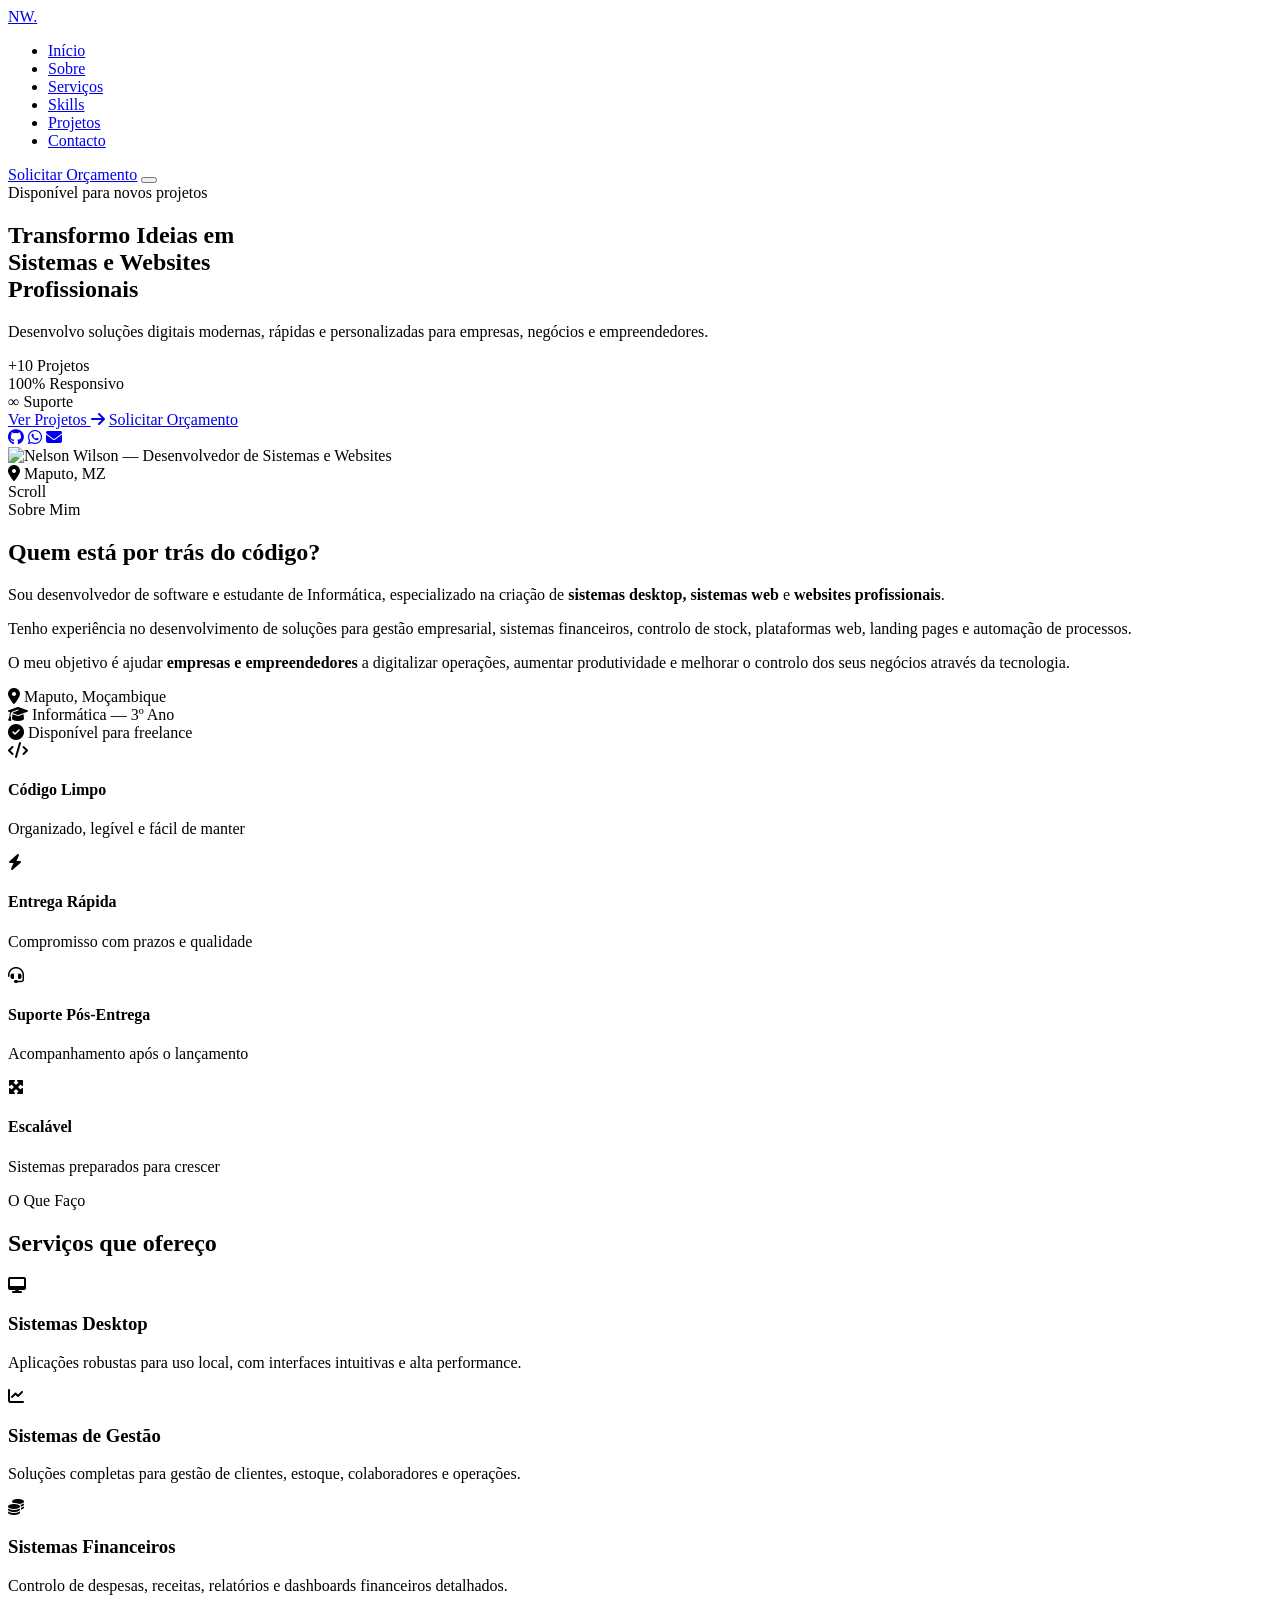
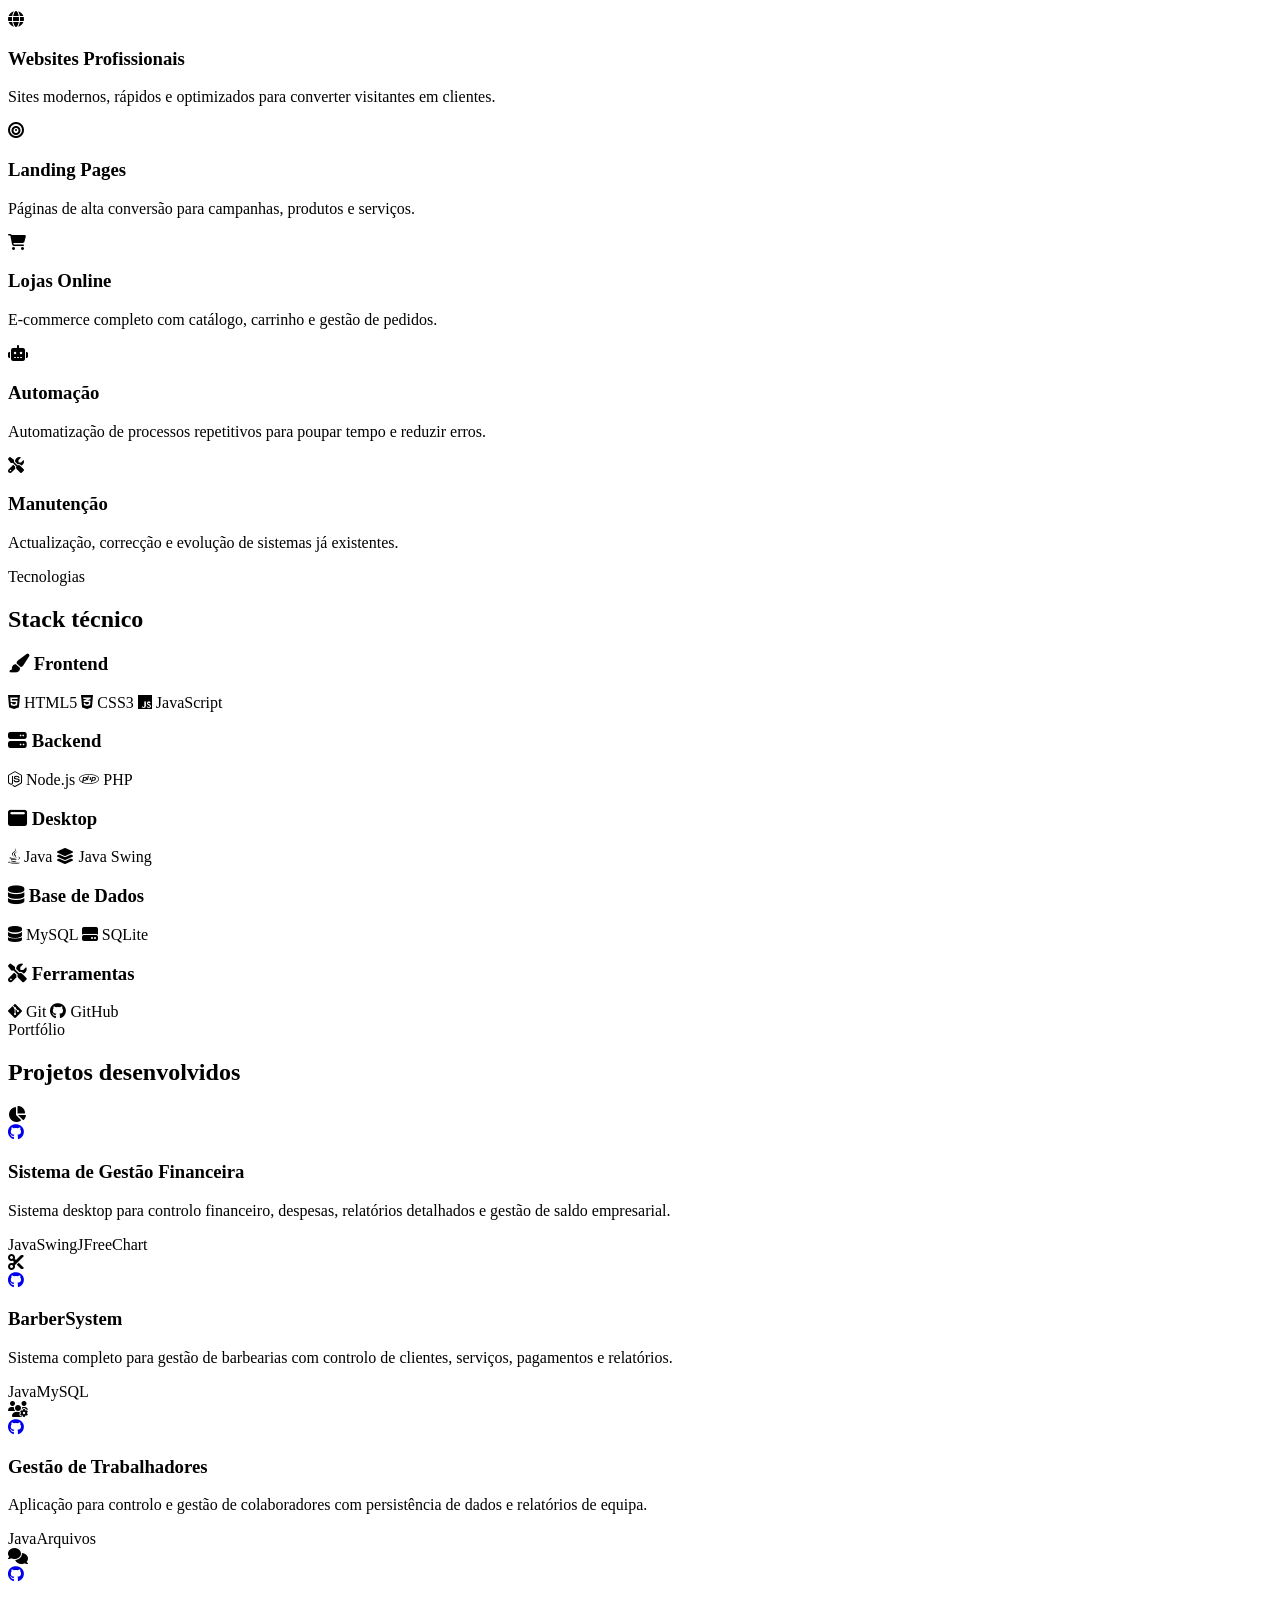
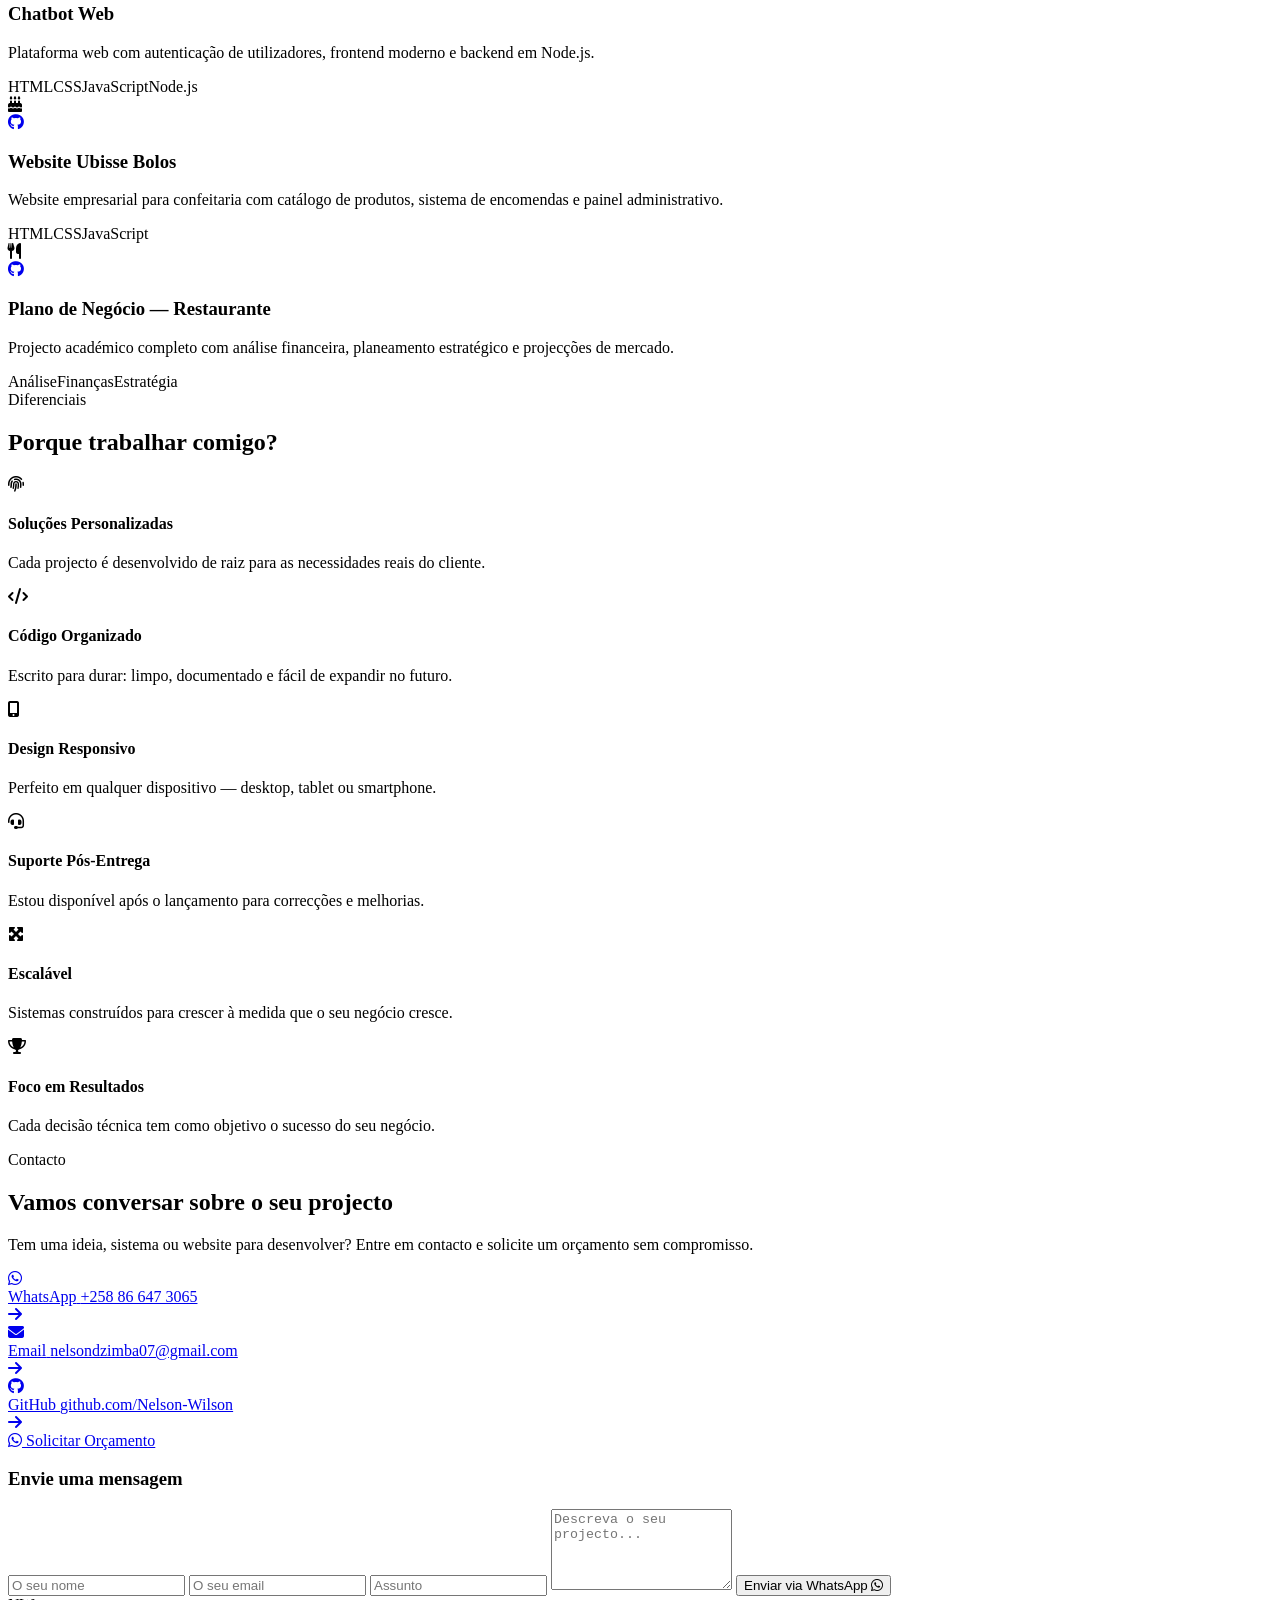
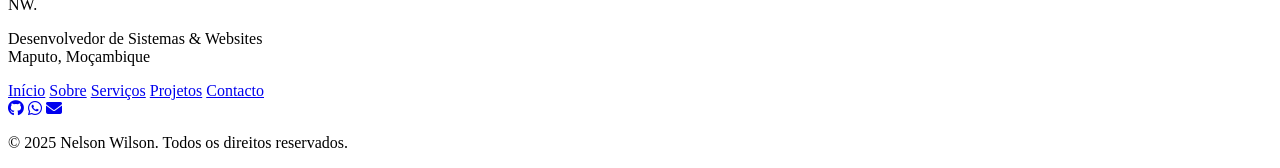
==== index.html @ 4c96ddf8 "Add initial HTML structure for portfolio website" ====
<!DOCTYPE html>
<html lang="pt">
<head>
    <meta charset="UTF-8">
    <meta name="viewport" content="width=device-width, initial-scale=1.0">
    <meta name="description" content="Nelson Wilson — Desenvolvedor de Sistemas e Websites em Maputo, Moçambique. Sistemas desktop, web, gestão empresarial e landing pages profissionais.">
    <meta name="keywords" content="desenvolvedor, sistemas, websites, Java, JavaScript, Maputo, Moçambique, portfólio">
    <meta name="author" content="Nelson Wilson">
    <meta property="og:title" content="Nelson Wilson — Desenvolvedor de Sistemas & Websites">
    <meta property="og:description" content="Desenvolvo sistemas personalizados, websites profissionais e soluções digitais para empresas e empreendedores.">
    <meta property="og:type" content="website">
    <title>Nelson Wilson — Desenvolvedor de Sistemas & Websites</title>
    <link rel="stylesheet" href="style.css">
    <link rel="preconnect" href="https://fonts.googleapis.com">
    <link href="https://fonts.googleapis.com/css2?family=Inter:wght@300;400;500;600;700;800;900&family=Space+Grotesk:wght@400;500;600;700&display=swap" rel="stylesheet">
    <link rel="stylesheet" href="https://cdnjs.cloudflare.com/ajax/libs/font-awesome/6.4.0/css/all.min.css">
</head>
<body>

    <!-- NAVBAR -->
    <nav class="navbar" id="navbar">
        <div class="container nav-container">
            <a href="#home" class="logo">NW<span class="logo-dot">.</span></a>
            <ul class="nav-links" id="navLinks">
                <li><a href="#home" class="nav-link">Início</a></li>
                <li><a href="#about" class="nav-link">Sobre</a></li>
                <li><a href="#services" class="nav-link">Serviços</a></li>
                <li><a href="#skills" class="nav-link">Skills</a></li>
                <li><a href="#projects" class="nav-link">Projetos</a></li>
                <li><a href="#contact" class="nav-link">Contacto</a></li>
            </ul>
            <a href="https://wa.me/258866473065?text=Olá%20Nelson,%20gostaria%20de%20um%20orçamento!" target="_blank" class="btn-nav">Solicitar Orçamento</a>
            <button class="menu-toggle" id="menuToggle" aria-label="Abrir menu">
                <span></span><span></span><span></span>
            </button>
        </div>
    </nav>

    <!-- HERO -->
    <section id="home" class="hero">
        <div class="hero-bg-glow"></div>
        <div class="container hero-container">
            <div class="hero-text" data-aos="fade-right">
                <div class="hero-eyebrow">
                    <span class="dot-pulse"></span>
                    Disponível para novos projetos
                </div>
                <h1 class="hero-title">
                    Transformo Ideias em<br>
                    <span class="gold-text">Sistemas</span> e <span class="gold-text">Websites</span><br>
                    Profissionais
                </h1>
                <p class="hero-desc">
                    Desenvolvo soluções digitais modernas, rápidas e personalizadas para empresas, negócios e empreendedores.
                </p>
                <div class="hero-stats">
                    <div class="hero-stat">
                        <span class="stat-n">+10</span>
                        <span class="stat-l">Projetos</span>
                    </div>
                    <div class="stat-divider"></div>
                    <div class="hero-stat">
                        <span class="stat-n">100%</span>
                        <span class="stat-l">Responsivo</span>
                    </div>
                    <div class="stat-divider"></div>
                    <div class="hero-stat">
                        <span class="stat-n">∞</span>
                        <span class="stat-l">Suporte</span>
                    </div>
                </div>
                <div class="hero-actions">
                    <a href="#projects" class="btn-gold">Ver Projetos <i class="fas fa-arrow-right"></i></a>
                    <a href="https://wa.me/258866473065?text=Olá%20Nelson,%20gostaria%20de%20um%20orçamento!" target="_blank" class="btn-outline">Solicitar Orçamento</a>
                </div>
                <div class="hero-socials">
                    <a href="https://github.com/Nelson-Wilson" target="_blank" aria-label="GitHub"><i class="fab fa-github"></i></a>
                    <a href="https://wa.me/258866473065" target="_blank" aria-label="WhatsApp"><i class="fab fa-whatsapp"></i></a>
                    <a href="mailto:nelsondzimba07@gmail.com" aria-label="Email"><i class="fas fa-envelope"></i></a>
                </div>
            </div>
            <div class="hero-photo" data-aos="fade-left">
                <div class="photo-frame">
                    <img src="nelson.png" alt="Nelson Wilson — Desenvolvedor de Sistemas e Websites" loading="eager">
                </div>
                <div class="photo-badge">
                    <i class="fas fa-map-marker-alt"></i> Maputo, MZ
                </div>
            </div>
        </div>
        <div class="scroll-hint">
            <span>Scroll</span>
            <div class="scroll-line"></div>
        </div>
    </section>

    <!-- SOBRE -->
    <section id="about" class="section">
        <div class="container">
            <div class="section-header" data-aos="fade-up">
                <span class="section-tag">Sobre Mim</span>
                <h2 class="section-title">Quem está por trás do código?</h2>
            </div>
            <div class="about-grid">
                <div class="about-text" data-aos="fade-right">
                    <p>Sou desenvolvedor de software e estudante de Informática, especializado na criação de <strong>sistemas desktop, sistemas web</strong> e <strong>websites profissionais</strong>.</p>
                    <p>Tenho experiência no desenvolvimento de soluções para gestão empresarial, sistemas financeiros, controlo de stock, plataformas web, landing pages e automação de processos.</p>
                    <p>O meu objetivo é ajudar <strong>empresas e empreendedores</strong> a digitalizar operações, aumentar produtividade e melhorar o controlo dos seus negócios através da tecnologia.</p>
                    <div class="about-info">
                        <div class="info-item"><i class="fas fa-map-marker-alt"></i> Maputo, Moçambique</div>
                        <div class="info-item"><i class="fas fa-graduation-cap"></i> Informática — 3º Ano</div>
                        <div class="info-item"><i class="fas fa-check-circle"></i> Disponível para freelance</div>
                    </div>
                </div>
                <div class="about-values" data-aos="fade-left">
                    <div class="value-card">
                        <i class="fas fa-code"></i>
                        <div>
                            <h4>Código Limpo</h4>
                            <p>Organizado, legível e fácil de manter</p>
                        </div>
                    </div>
                    <div class="value-card">
                        <i class="fas fa-bolt"></i>
                        <div>
                            <h4>Entrega Rápida</h4>
                            <p>Compromisso com prazos e qualidade</p>
                        </div>
                    </div>
                    <div class="value-card">
                        <i class="fas fa-headset"></i>
                        <div>
                            <h4>Suporte Pós-Entrega</h4>
                            <p>Acompanhamento após o lançamento</p>
                        </div>
                    </div>
                    <div class="value-card">
                        <i class="fas fa-expand-arrows-alt"></i>
                        <div>
                            <h4>Escalável</h4>
                            <p>Sistemas preparados para crescer</p>
                        </div>
                    </div>
                </div>
            </div>
        </div>
    </section>

    <!-- SERVIÇOS -->
    <section id="services" class="section section-alt">
        <div class="container">
            <div class="section-header" data-aos="fade-up">
                <span class="section-tag">O Que Faço</span>
                <h2 class="section-title">Serviços que ofereço</h2>
            </div>
            <div class="services-grid">
                <div class="service-card" data-aos="fade-up" data-aos-delay="0">
                    <div class="service-icon"><i class="fas fa-desktop"></i></div>
                    <h3>Sistemas Desktop</h3>
                    <p>Aplicações robustas para uso local, com interfaces intuitivas e alta performance.</p>
                </div>
                <div class="service-card" data-aos="fade-up" data-aos-delay="80">
                    <div class="service-icon"><i class="fas fa-chart-line"></i></div>
                    <h3>Sistemas de Gestão</h3>
                    <p>Soluções completas para gestão de clientes, estoque, colaboradores e operações.</p>
                </div>
                <div class="service-card" data-aos="fade-up" data-aos-delay="160">
                    <div class="service-icon"><i class="fas fa-coins"></i></div>
                    <h3>Sistemas Financeiros</h3>
                    <p>Controlo de despesas, receitas, relatórios e dashboards financeiros detalhados.</p>
                </div>
                <div class="service-card" data-aos="fade-up" data-aos-delay="240">
                    <div class="service-icon"><i class="fas fa-globe"></i></div>
                    <h3>Websites Profissionais</h3>
                    <p>Sites modernos, rápidos e optimizados para converter visitantes em clientes.</p>
                </div>
                <div class="service-card" data-aos="fade-up" data-aos-delay="320">
                    <div class="service-icon"><i class="fas fa-bullseye"></i></div>
                    <h3>Landing Pages</h3>
                    <p>Páginas de alta conversão para campanhas, produtos e serviços.</p>
                </div>
                <div class="service-card" data-aos="fade-up" data-aos-delay="400">
                    <div class="service-icon"><i class="fas fa-shopping-cart"></i></div>
                    <h3>Lojas Online</h3>
                    <p>E-commerce completo com catálogo, carrinho e gestão de pedidos.</p>
                </div>
                <div class="service-card" data-aos="fade-up" data-aos-delay="480">
                    <div class="service-icon"><i class="fas fa-robot"></i></div>
                    <h3>Automação</h3>
                    <p>Automatização de processos repetitivos para poupar tempo e reduzir erros.</p>
                </div>
                <div class="service-card" data-aos="fade-up" data-aos-delay="560">
                    <div class="service-icon"><i class="fas fa-tools"></i></div>
                    <h3>Manutenção</h3>
                    <p>Actualização, correcção e evolução de sistemas já existentes.</p>
                </div>
            </div>
        </div>
    </section>

    <!-- HABILIDADES -->
    <section id="skills" class="section">
        <div class="container">
            <div class="section-header" data-aos="fade-up">
                <span class="section-tag">Tecnologias</span>
                <h2 class="section-title">Stack técnico</h2>
            </div>
            <div class="skills-categories">
                <div class="skill-category" data-aos="fade-up" data-aos-delay="0">
                    <h3 class="cat-title"><i class="fas fa-paint-brush"></i> Frontend</h3>
                    <div class="skill-tags">
                        <span class="skill-tag"><i class="fab fa-html5"></i> HTML5</span>
                        <span class="skill-tag"><i class="fab fa-css3-alt"></i> CSS3</span>
                        <span class="skill-tag"><i class="fab fa-js"></i> JavaScript</span>
                    </div>
                </div>
                <div class="skill-category" data-aos="fade-up" data-aos-delay="100">
                    <h3 class="cat-title"><i class="fas fa-server"></i> Backend</h3>
                    <div class="skill-tags">
                        <span class="skill-tag"><i class="fab fa-node-js"></i> Node.js</span>
                        <span class="skill-tag"><i class="fab fa-php"></i> PHP</span>
                    </div>
                </div>
                <div class="skill-category" data-aos="fade-up" data-aos-delay="200">
                    <h3 class="cat-title"><i class="fas fa-window-maximize"></i> Desktop</h3>
                    <div class="skill-tags">
                        <span class="skill-tag"><i class="fab fa-java"></i> Java</span>
                        <span class="skill-tag"><i class="fas fa-layer-group"></i> Java Swing</span>
                    </div>
                </div>
                <div class="skill-category" data-aos="fade-up" data-aos-delay="300">
                    <h3 class="cat-title"><i class="fas fa-database"></i> Base de Dados</h3>
                    <div class="skill-tags">
                        <span class="skill-tag"><i class="fas fa-database"></i> MySQL</span>
                        <span class="skill-tag"><i class="fas fa-hdd"></i> SQLite</span>
                    </div>
                </div>
                <div class="skill-category" data-aos="fade-up" data-aos-delay="400">
                    <h3 class="cat-title"><i class="fas fa-tools"></i> Ferramentas</h3>
                    <div class="skill-tags">
                        <span class="skill-tag"><i class="fab fa-git-alt"></i> Git</span>
                        <span class="skill-tag"><i class="fab fa-github"></i> GitHub</span>
                    </div>
                </div>
            </div>
        </div>
    </section>

    <!-- PROJETOS -->
    <section id="projects" class="section section-alt">
        <div class="container">
            <div class="section-header" data-aos="fade-up">
                <span class="section-tag">Portfólio</span>
                <h2 class="section-title">Projetos desenvolvidos</h2>
            </div>
            <div class="projects-grid">

                <div class="project-card" data-aos="fade-up" data-aos-delay="0">
                    <div class="project-top">
                        <div class="project-icon"><i class="fas fa-chart-pie"></i></div>
                        <a href="https://github.com/Nelson-Wilson" target="_blank" class="project-gh" aria-label="GitHub"><i class="fab fa-github"></i></a>
                    </div>
                    <h3>Sistema de Gestão Financeira</h3>
                    <p>Sistema desktop para controlo financeiro, despesas, relatórios detalhados e gestão de saldo empresarial.</p>
                    <div class="project-tags">
                        <span>Java</span><span>Swing</span><span>JFreeChart</span>
                    </div>
                </div>

                <div class="project-card" data-aos="fade-up" data-aos-delay="80">
                    <div class="project-top">
                        <div class="project-icon"><i class="fas fa-cut"></i></div>
                        <a href="https://github.com/Nelson-Wilson" target="_blank" class="project-gh" aria-label="GitHub"><i class="fab fa-github"></i></a>
                    </div>
                    <h3>BarberSystem</h3>
                    <p>Sistema completo para gestão de barbearias com controlo de clientes, serviços, pagamentos e relatórios.</p>
                    <div class="project-tags">
                        <span>Java</span><span>MySQL</span>
                    </div>
                </div>

                <div class="project-card" data-aos="fade-up" data-aos-delay="160">
                    <div class="project-top">
                        <div class="project-icon"><i class="fas fa-users-cog"></i></div>
                        <a href="https://github.com/Nelson-Wilson" target="_blank" class="project-gh" aria-label="GitHub"><i class="fab fa-github"></i></a>
                    </div>
                    <h3>Gestão de Trabalhadores</h3>
                    <p>Aplicação para controlo e gestão de colaboradores com persistência de dados e relatórios de equipa.</p>
                    <div class="project-tags">
                        <span>Java</span><span>Arquivos</span>
                    </div>
                </div>

                <div class="project-card" data-aos="fade-up" data-aos-delay="240">
                    <div class="project-top">
                        <div class="project-icon"><i class="fas fa-comments"></i></div>
                        <a href="https://github.com/Nelson-Wilson" target="_blank" class="project-gh" aria-label="GitHub"><i class="fab fa-github"></i></a>
                    </div>
                    <h3>Chatbot Web</h3>
                    <p>Plataforma web com autenticação de utilizadores, frontend moderno e backend em Node.js.</p>
                    <div class="project-tags">
                        <span>HTML</span><span>CSS</span><span>JavaScript</span><span>Node.js</span>
                    </div>
                </div>

                <div class="project-card" data-aos="fade-up" data-aos-delay="320">
                    <div class="project-top">
                        <div class="project-icon"><i class="fas fa-birthday-cake"></i></div>
                        <a href="https://github.com/Nelson-Wilson" target="_blank" class="project-gh" aria-label="GitHub"><i class="fab fa-github"></i></a>
                    </div>
                    <h3>Website Ubisse Bolos</h3>
                    <p>Website empresarial para confeitaria com catálogo de produtos, sistema de encomendas e painel administrativo.</p>
                    <div class="project-tags">
                        <span>HTML</span><span>CSS</span><span>JavaScript</span>
                    </div>
                </div>

                <div class="project-card" data-aos="fade-up" data-aos-delay="400">
                    <div class="project-top">
                        <div class="project-icon"><i class="fas fa-utensils"></i></div>
                        <a href="https://github.com/Nelson-Wilson" target="_blank" class="project-gh" aria-label="GitHub"><i class="fab fa-github"></i></a>
                    </div>
                    <h3>Plano de Negócio — Restaurante</h3>
                    <p>Projecto académico completo com análise financeira, planeamento estratégico e projecções de mercado.</p>
                    <div class="project-tags">
                        <span>Análise</span><span>Finanças</span><span>Estratégia</span>
                    </div>
                </div>

            </div>
        </div>
    </section>

    <!-- DIFERENCIAIS -->
    <section id="why" class="section">
        <div class="container">
            <div class="section-header" data-aos="fade-up">
                <span class="section-tag">Diferenciais</span>
                <h2 class="section-title">Porque trabalhar comigo?</h2>
            </div>
            <div class="why-grid">
                <div class="why-card" data-aos="fade-up" data-aos-delay="0">
                    <i class="fas fa-fingerprint"></i>
                    <h4>Soluções Personalizadas</h4>
                    <p>Cada projecto é desenvolvido de raiz para as necessidades reais do cliente.</p>
                </div>
                <div class="why-card" data-aos="fade-up" data-aos-delay="80">
                    <i class="fas fa-code"></i>
                    <h4>Código Organizado</h4>
                    <p>Escrito para durar: limpo, documentado e fácil de expandir no futuro.</p>
                </div>
                <div class="why-card" data-aos="fade-up" data-aos-delay="160">
                    <i class="fas fa-mobile-alt"></i>
                    <h4>Design Responsivo</h4>
                    <p>Perfeito em qualquer dispositivo — desktop, tablet ou smartphone.</p>
                </div>
                <div class="why-card" data-aos="fade-up" data-aos-delay="240">
                    <i class="fas fa-headset"></i>
                    <h4>Suporte Pós-Entrega</h4>
                    <p>Estou disponível após o lançamento para correcções e melhorias.</p>
                </div>
                <div class="why-card" data-aos="fade-up" data-aos-delay="320">
                    <i class="fas fa-expand-arrows-alt"></i>
                    <h4>Escalável</h4>
                    <p>Sistemas construídos para crescer à medida que o seu negócio cresce.</p>
                </div>
                <div class="why-card" data-aos="fade-up" data-aos-delay="400">
                    <i class="fas fa-trophy"></i>
                    <h4>Foco em Resultados</h4>
                    <p>Cada decisão técnica tem como objetivo o sucesso do seu negócio.</p>
                </div>
            </div>
        </div>
    </section>

    <!-- CONTACTO -->
    <section id="contact" class="section section-alt">
        <div class="container">
            <div class="section-header" data-aos="fade-up">
                <span class="section-tag">Contacto</span>
                <h2 class="section-title">Vamos conversar sobre o seu projecto</h2>
                <p class="section-desc">Tem uma ideia, sistema ou website para desenvolver? Entre em contacto e solicite um orçamento sem compromisso.</p>
            </div>
            <div class="contact-grid">
                <div class="contact-cards" data-aos="fade-right">
                    <a href="https://wa.me/258866473065?text=Olá%20Nelson,%20gostaria%20de%20solicitar%20um%20orçamento!" target="_blank" class="contact-card contact-card--whatsapp">
                        <div class="contact-card-icon"><i class="fab fa-whatsapp"></i></div>
                        <div class="contact-card-info">
                            <span class="contact-label">WhatsApp</span>
                            <span class="contact-value">+258 86 647 3065</span>
                        </div>
                        <i class="fas fa-arrow-right contact-arrow"></i>
                    </a>
                    <a href="mailto:nelsondzimba07@gmail.com" class="contact-card contact-card--email">
                        <div class="contact-card-icon"><i class="fas fa-envelope"></i></div>
                        <div class="contact-card-info">
                            <span class="contact-label">Email</span>
                            <span class="contact-value">nelsondzimba07@gmail.com</span>
                        </div>
                        <i class="fas fa-arrow-right contact-arrow"></i>
                    </a>
                    <a href="https://github.com/Nelson-Wilson" target="_blank" class="contact-card contact-card--github">
                        <div class="contact-card-icon"><i class="fab fa-github"></i></div>
                        <div class="contact-card-info">
                            <span class="contact-label">GitHub</span>
                            <span class="contact-value">github.com/Nelson-Wilson</span>
                        </div>
                        <i class="fas fa-arrow-right contact-arrow"></i>
                    </a>
                    <div class="contact-cta" data-aos="fade-up">
                        <a href="https://wa.me/258866473065?text=Olá%20Nelson,%20gostaria%20de%20solicitar%20um%20orçamento!" target="_blank" class="btn-gold btn-large">
                            <i class="fab fa-whatsapp"></i> Solicitar Orçamento
                        </a>
                    </div>
                </div>
                <div class="contact-form-wrap" data-aos="fade-left">
                    <h3>Envie uma mensagem</h3>
                    <div id="contactForm">
                        <input type="text" id="formName" placeholder="O seu nome" autocomplete="name">
                        <input type="email" id="formEmail" placeholder="O seu email" autocomplete="email">
                        <input type="text" id="formSubject" placeholder="Assunto">
                        <textarea id="formMsg" placeholder="Descreva o seu projecto..." rows="5"></textarea>
                        <button class="btn-gold btn-full" id="sendBtn" onclick="sendWhatsApp()">
                            Enviar via WhatsApp <i class="fab fa-whatsapp"></i>
                        </button>
                    </div>
                </div>
            </div>
        </div>
    </section>

    <!-- FOOTER -->
    <footer class="footer">
        <div class="container footer-container">
            <div class="footer-brand">
                <span class="logo">NW<span class="logo-dot">.</span></span>
                <p>Desenvolvedor de Sistemas & Websites<br>Maputo, Moçambique</p>
            </div>
            <div class="footer-links">
                <a href="#home">Início</a>
                <a href="#about">Sobre</a>
                <a href="#services">Serviços</a>
                <a href="#projects">Projetos</a>
                <a href="#contact">Contacto</a>
            </div>
            <div class="footer-socials">
                <a href="https://github.com/Nelson-Wilson" target="_blank" aria-label="GitHub"><i class="fab fa-github"></i></a>
                <a href="https://wa.me/258866473065" target="_blank" aria-label="WhatsApp"><i class="fab fa-whatsapp"></i></a>
                <a href="mailto:nelsondzimba07@gmail.com" aria-label="Email"><i class="fas fa-envelope"></i></a>
            </div>
        </div>
        <div class="footer-bottom">
            <p>&copy; 2025 Nelson Wilson. Todos os direitos reservados.</p>
        </div>
    </footer>

    <script src="script.js"></script>
</body>
</html>
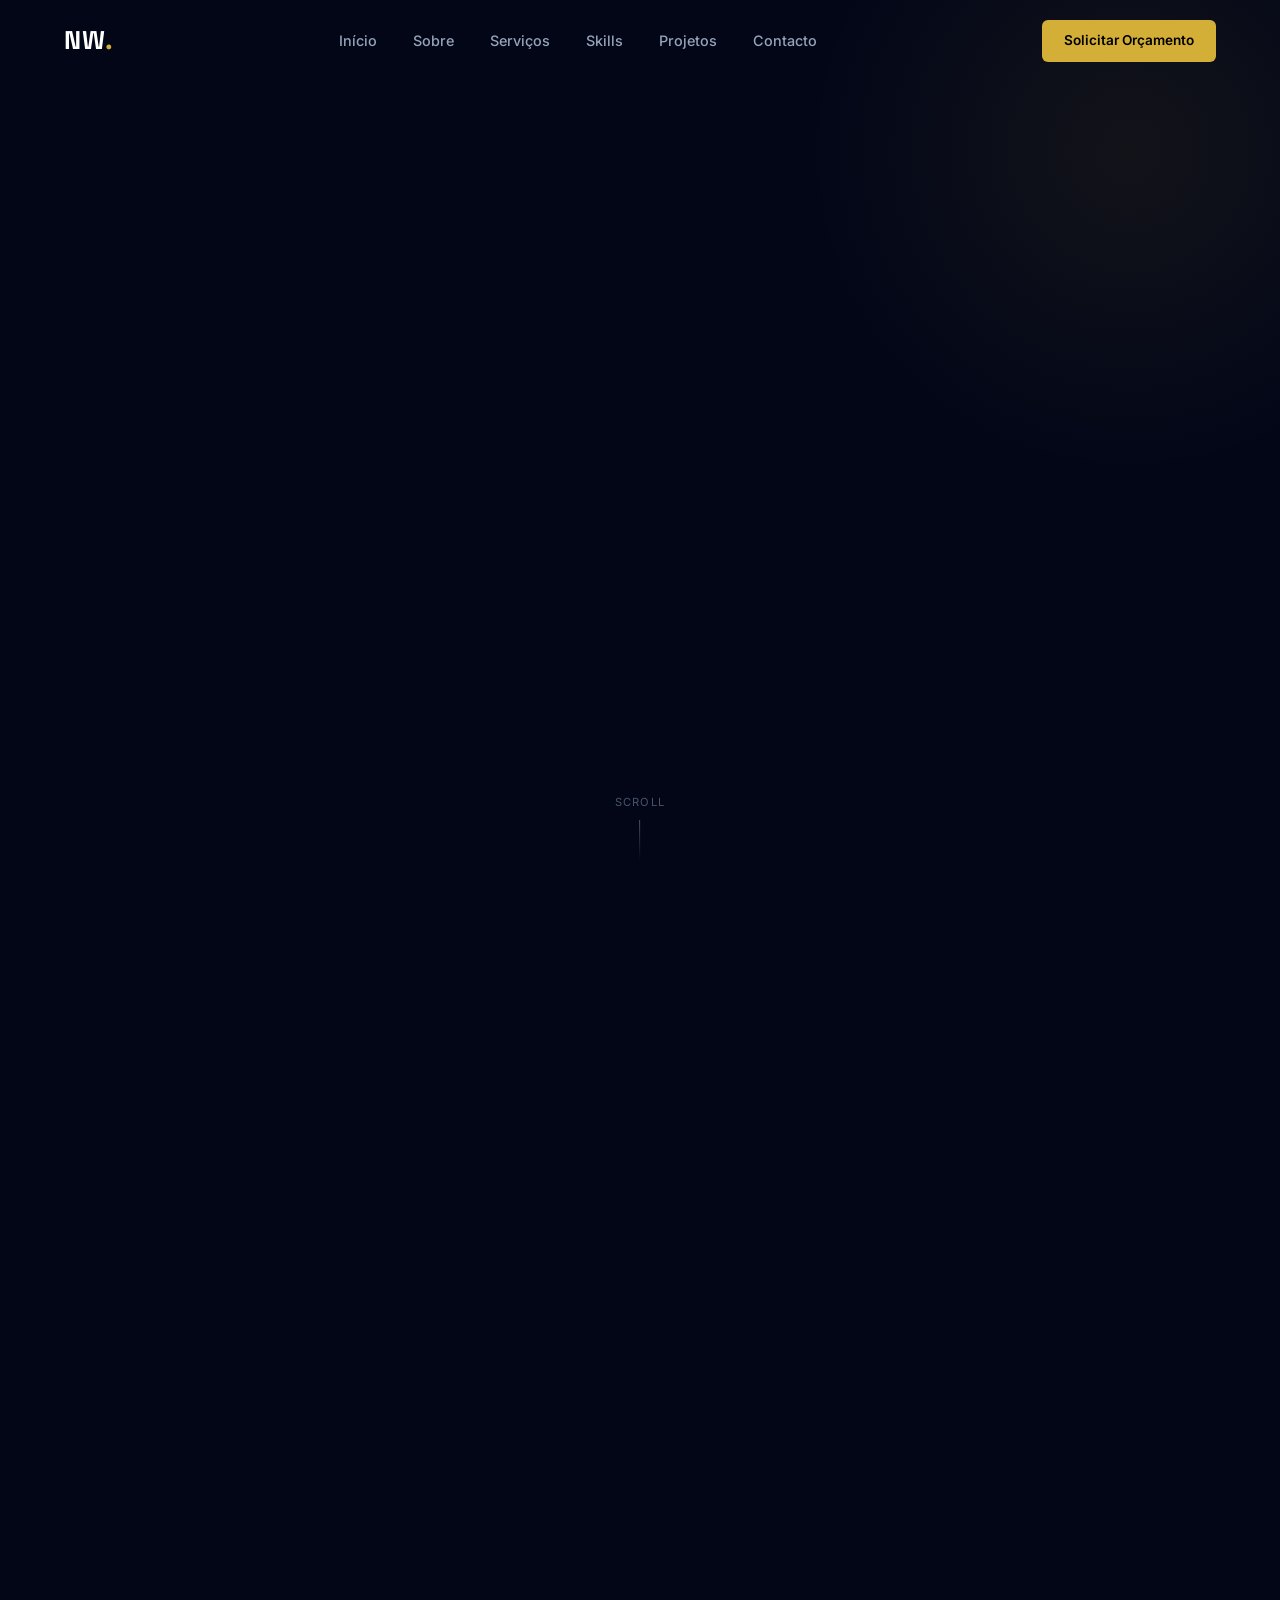
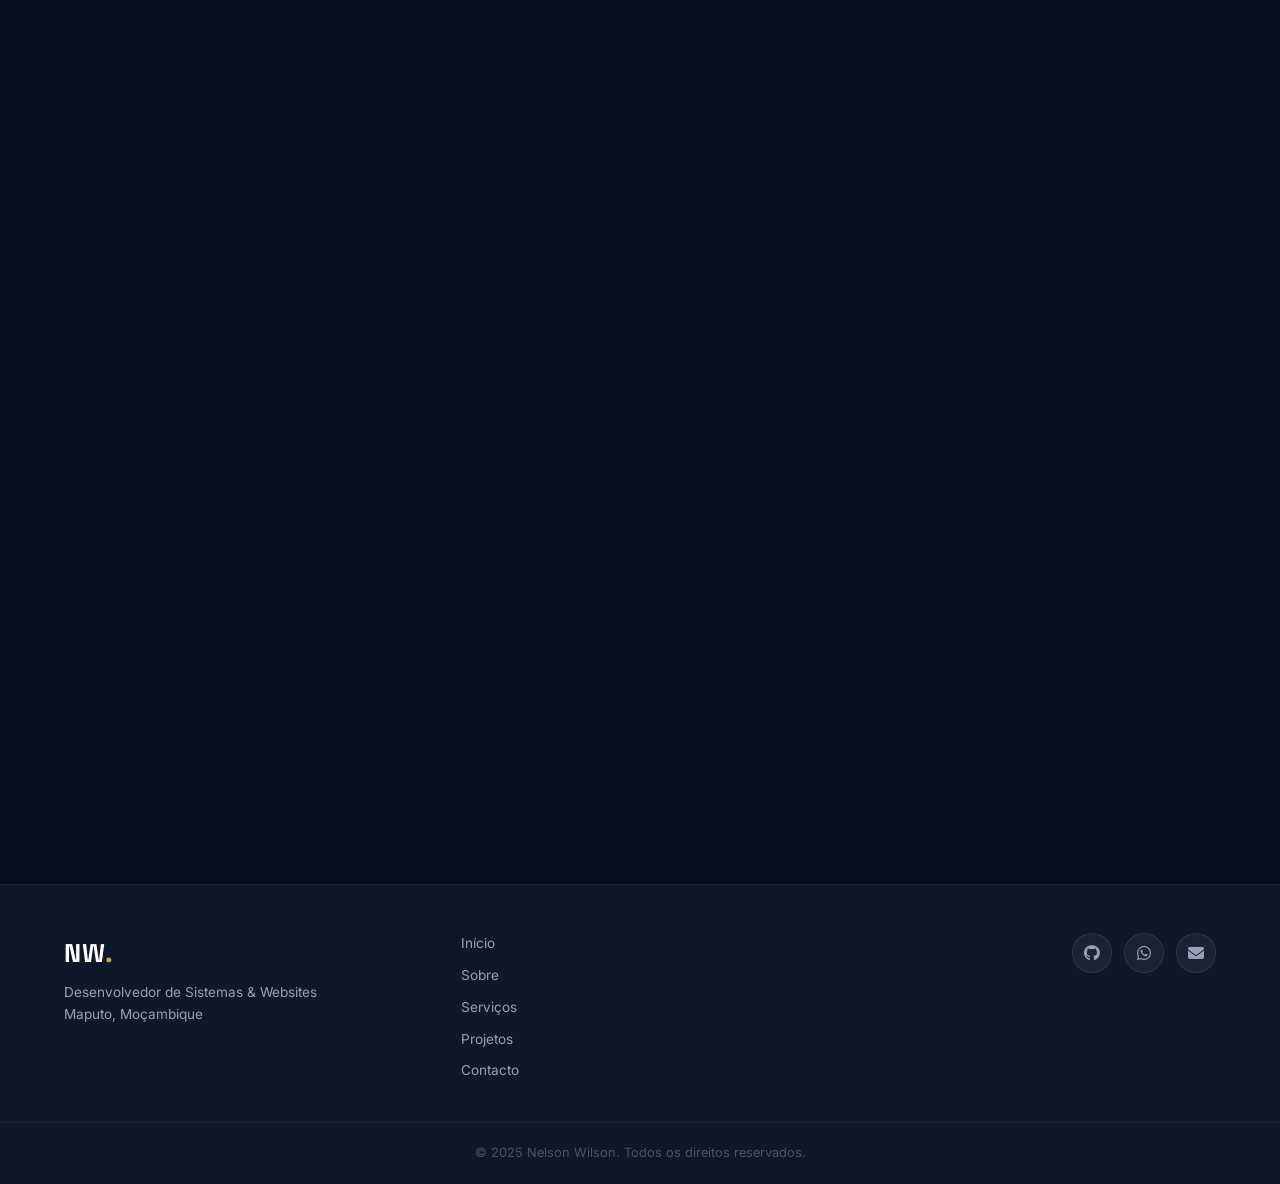
==== commit 4bfaa608: "Update paths for stylesheet and image in index.html" ====
--- a/index.html
+++ b/index.html
@@ -10,7 +10,7 @@
     <meta property="og:description" content="Desenvolvo sistemas personalizados, websites profissionais e soluções digitais para empresas e empreendedores.">
     <meta property="og:type" content="website">
     <title>Nelson Wilson — Desenvolvedor de Sistemas & Websites</title>
-    <link rel="stylesheet" href="style.css">
+    <link rel="stylesheet" href="portfolio/style.css">
     <link rel="preconnect" href="https://fonts.googleapis.com">
     <link href="https://fonts.googleapis.com/css2?family=Inter:wght@300;400;500;600;700;800;900&family=Space+Grotesk:wght@400;500;600;700&display=swap" rel="stylesheet">
     <link rel="stylesheet" href="https://cdnjs.cloudflare.com/ajax/libs/font-awesome/6.4.0/css/all.min.css">
@@ -81,7 +81,7 @@
             </div>
             <div class="hero-photo" data-aos="fade-left">
                 <div class="photo-frame">
-                    <img src="nelson.png" alt="Nelson Wilson — Desenvolvedor de Sistemas e Websites" loading="eager">
+                    <img src="/portfolio/nelson.png" alt="Nelson Wilson — Desenvolvedor de Sistemas e Websites" loading="eager">
                 </div>
                 <div class="photo-badge">
                     <i class="fas fa-map-marker-alt"></i> Maputo, MZ
--- a/portfolio/style.css
+++ b/portfolio/style.css
@@ -0,0 +1,882 @@
+/* =============================================
+   RESET & VARIABLES
+   ============================================= */
+*, *::before, *::after {
+    margin: 0; padding: 0; box-sizing: border-box;
+}
+
+:root {
+    --gold: #D4AF37;
+    --gold-light: #E8CB5A;
+    --gold-dim: rgba(212, 175, 55, 0.15);
+    --navy: #0F172A;
+    --bg: #020617;
+    --bg-alt: #0A0F1E;
+    --card-bg: #0D1424;
+    --card-border: rgba(212, 175, 55, 0.12);
+    --text: #FFFFFF;
+    --text-muted: #94A3B8;
+    --text-dim: #475569;
+    --shadow-gold: 0 0 40px rgba(212, 175, 55, 0.15);
+    --transition: all 0.3s cubic-bezier(0.4, 0, 0.2, 1);
+    --font-display: 'Space Grotesk', sans-serif;
+    --font-body: 'Inter', sans-serif;
+}
+
+html { scroll-behavior: smooth; }
+
+body {
+    font-family: var(--font-body);
+    background: var(--bg);
+    color: var(--text);
+    line-height: 1.6;
+    overflow-x: hidden;
+}
+
+a { text-decoration: none; color: inherit; }
+
+/* =============================================
+   TYPOGRAPHY
+   ============================================= */
+.gold-text { color: var(--gold); }
+
+/* =============================================
+   LAYOUT
+   ============================================= */
+.container {
+    max-width: 1200px;
+    margin: 0 auto;
+    padding: 0 24px;
+}
+
+.section { padding: 100px 0; }
+.section-alt { background: var(--bg-alt); }
+
+.section-header {
+    text-align: center;
+    margin-bottom: 64px;
+}
+
+.section-tag {
+    display: inline-block;
+    font-family: var(--font-body);
+    font-size: 0.75rem;
+    font-weight: 600;
+    letter-spacing: 0.15em;
+    text-transform: uppercase;
+    color: var(--gold);
+    background: var(--gold-dim);
+    border: 1px solid rgba(212, 175, 55, 0.3);
+    padding: 6px 16px;
+    border-radius: 100px;
+    margin-bottom: 16px;
+}
+
+.section-title {
+    font-family: var(--font-display);
+    font-size: clamp(2rem, 4vw, 2.8rem);
+    font-weight: 700;
+    color: var(--text);
+    line-height: 1.2;
+}
+
+.section-desc {
+    color: var(--text-muted);
+    font-size: 1.05rem;
+    max-width: 560px;
+    margin: 16px auto 0;
+}
+
+/* =============================================
+   BUTTONS
+   ============================================= */
+.btn-gold {
+    display: inline-flex;
+    align-items: center;
+    gap: 10px;
+    background: var(--gold);
+    color: #000;
+    font-weight: 700;
+    font-size: 0.95rem;
+    padding: 14px 28px;
+    border-radius: 8px;
+    transition: var(--transition);
+    border: none;
+    cursor: pointer;
+}
+.btn-gold:hover {
+    background: var(--gold-light);
+    transform: translateY(-2px);
+    box-shadow: 0 8px 30px rgba(212,175,55,0.35);
+}
+
+.btn-outline {
+    display: inline-flex;
+    align-items: center;
+    gap: 10px;
+    background: transparent;
+    color: var(--gold);
+    font-weight: 600;
+    font-size: 0.95rem;
+    padding: 13px 28px;
+    border-radius: 8px;
+    border: 1.5px solid var(--gold);
+    transition: var(--transition);
+}
+.btn-outline:hover {
+    background: var(--gold-dim);
+    transform: translateY(-2px);
+}
+
+.btn-large { padding: 16px 36px; font-size: 1rem; }
+.btn-full { width: 100%; justify-content: center; }
+
+/* =============================================
+   NAVBAR
+   ============================================= */
+.navbar {
+    position: fixed;
+    top: 0; left: 0; width: 100%;
+    z-index: 1000;
+    padding: 20px 0;
+    transition: var(--transition);
+}
+.navbar.scrolled {
+    background: rgba(2, 6, 23, 0.95);
+    backdrop-filter: blur(20px);
+    padding: 14px 0;
+    border-bottom: 1px solid rgba(212, 175, 55, 0.1);
+}
+.nav-container {
+    display: flex;
+    align-items: center;
+    justify-content: space-between;
+    gap: 32px;
+}
+.logo {
+    font-family: var(--font-display);
+    font-size: 1.6rem;
+    font-weight: 800;
+    color: var(--text);
+    letter-spacing: 1px;
+}
+.logo-dot { color: var(--gold); }
+
+.nav-links {
+    display: flex;
+    list-style: none;
+    gap: 36px;
+}
+.nav-link {
+    font-size: 0.9rem;
+    font-weight: 500;
+    color: var(--text-muted);
+    transition: var(--transition);
+    position: relative;
+}
+.nav-link::after {
+    content: '';
+    position: absolute;
+    bottom: -4px; left: 0;
+    width: 0; height: 1.5px;
+    background: var(--gold);
+    transition: var(--transition);
+}
+.nav-link:hover { color: var(--gold); }
+.nav-link:hover::after { width: 100%; }
+
+.btn-nav {
+    font-size: 0.85rem;
+    font-weight: 600;
+    background: var(--gold);
+    color: #000;
+    padding: 10px 22px;
+    border-radius: 6px;
+    transition: var(--transition);
+    white-space: nowrap;
+}
+.btn-nav:hover { background: var(--gold-light); }
+
+.menu-toggle {
+    display: none;
+    flex-direction: column;
+    gap: 5px;
+    background: none;
+    border: none;
+    cursor: pointer;
+    padding: 4px;
+}
+.menu-toggle span {
+    display: block;
+    width: 24px; height: 2px;
+    background: var(--text);
+    border-radius: 2px;
+    transition: var(--transition);
+}
+
+/* =============================================
+   HERO
+   ============================================= */
+.hero {
+    min-height: 100vh;
+    display: flex;
+    align-items: center;
+    padding-top: 100px;
+    position: relative;
+    overflow: hidden;
+}
+.hero-bg-glow {
+    position: absolute;
+    top: -200px; right: -200px;
+    width: 700px; height: 700px;
+    background: radial-gradient(circle, rgba(212,175,55,0.08) 0%, transparent 65%);
+    pointer-events: none;
+}
+.hero-container {
+    display: flex;
+    align-items: center;
+    justify-content: space-between;
+    gap: 60px;
+    width: 100%;
+}
+.hero-text { flex: 1; }
+
+.hero-eyebrow {
+    display: inline-flex;
+    align-items: center;
+    gap: 10px;
+    font-size: 0.85rem;
+    color: var(--text-muted);
+    margin-bottom: 24px;
+}
+.dot-pulse {
+    width: 8px; height: 8px;
+    background: #10B981;
+    border-radius: 50%;
+    animation: pulse 2s infinite;
+}
+@keyframes pulse {
+    0%, 100% { box-shadow: 0 0 0 0 rgba(16,185,129,0.6); }
+    50% { box-shadow: 0 0 0 6px rgba(16,185,129,0); }
+}
+
+.hero-title {
+    font-family: var(--font-display);
+    font-size: clamp(2.2rem, 5vw, 3.8rem);
+    font-weight: 800;
+    line-height: 1.1;
+    margin-bottom: 20px;
+    color: var(--text);
+}
+.hero-desc {
+    font-size: 1.1rem;
+    color: var(--text-muted);
+    max-width: 480px;
+    margin-bottom: 36px;
+    line-height: 1.7;
+}
+
+.hero-stats {
+    display: flex;
+    align-items: center;
+    gap: 24px;
+    margin-bottom: 36px;
+}
+.hero-stat { text-align: center; }
+.stat-n {
+    display: block;
+    font-family: var(--font-display);
+    font-size: 1.8rem;
+    font-weight: 800;
+    color: var(--gold);
+}
+.stat-l {
+    font-size: 0.75rem;
+    color: var(--text-muted);
+    text-transform: uppercase;
+    letter-spacing: 0.08em;
+}
+.stat-divider {
+    width: 1px; height: 40px;
+    background: rgba(148,163,184,0.2);
+}
+
+.hero-actions {
+    display: flex;
+    gap: 16px;
+    flex-wrap: wrap;
+    margin-bottom: 40px;
+}
+
+.hero-socials {
+    display: flex;
+    gap: 14px;
+}
+.hero-socials a {
+    width: 44px; height: 44px;
+    display: flex; align-items: center; justify-content: center;
+    border-radius: 50%;
+    background: rgba(255,255,255,0.05);
+    border: 1px solid rgba(255,255,255,0.1);
+    color: var(--text-muted);
+    font-size: 1.1rem;
+    transition: var(--transition);
+}
+.hero-socials a:hover {
+    background: var(--gold-dim);
+    border-color: var(--gold);
+    color: var(--gold);
+    transform: translateY(-3px);
+}
+
+.hero-photo {
+    flex-shrink: 0;
+    position: relative;
+}
+.photo-frame {
+    width: 380px; height: 460px;
+    border-radius: 20px;
+    overflow: hidden;
+    border: 1px solid var(--card-border);
+    box-shadow: var(--shadow-gold);
+    position: relative;
+}
+.photo-frame::before {
+    content: '';
+    position: absolute;
+    inset: 0;
+    background: linear-gradient(to bottom, transparent 60%, rgba(2,6,23,0.5) 100%);
+    z-index: 1;
+    pointer-events: none;
+}
+.photo-frame img {
+    width: 100%; height: 100%;
+    object-fit: cover;
+    object-position: top center;
+    display: block;
+}
+.photo-badge {
+    position: absolute;
+    bottom: -16px; left: 50%;
+    transform: translateX(-50%);
+    background: var(--card-bg);
+    border: 1px solid var(--card-border);
+    padding: 10px 20px;
+    border-radius: 100px;
+    font-size: 0.85rem;
+    font-weight: 500;
+    color: var(--text-muted);
+    white-space: nowrap;
+    z-index: 2;
+}
+.photo-badge i { color: var(--gold); margin-right: 6px; }
+
+.scroll-hint {
+    position: absolute;
+    bottom: 40px; left: 50%;
+    transform: translateX(-50%);
+    display: flex;
+    flex-direction: column;
+    align-items: center;
+    gap: 8px;
+    color: var(--text-dim);
+    font-size: 0.7rem;
+    letter-spacing: 0.1em;
+    text-transform: uppercase;
+}
+.scroll-line {
+    width: 1px; height: 40px;
+    background: linear-gradient(to bottom, var(--text-dim), transparent);
+    animation: scrollDown 2s ease-in-out infinite;
+}
+@keyframes scrollDown {
+    0% { transform: scaleY(0); transform-origin: top; }
+    50% { transform: scaleY(1); transform-origin: top; }
+    51% { transform: scaleY(1); transform-origin: bottom; }
+    100% { transform: scaleY(0); transform-origin: bottom; }
+}
+
+/* =============================================
+   ABOUT
+   ============================================= */
+.about-grid {
+    display: grid;
+    grid-template-columns: 1fr 1fr;
+    gap: 64px;
+    align-items: center;
+}
+.about-text p {
+    color: var(--text-muted);
+    margin-bottom: 18px;
+    font-size: 1rem;
+    line-height: 1.75;
+}
+.about-text p strong { color: var(--text); }
+.about-info {
+    margin-top: 28px;
+    display: flex;
+    flex-direction: column;
+    gap: 12px;
+}
+.info-item {
+    display: flex;
+    align-items: center;
+    gap: 10px;
+    color: var(--text-muted);
+    font-size: 0.9rem;
+}
+.info-item i { color: var(--gold); width: 16px; }
+
+.about-values {
+    display: grid;
+    grid-template-columns: 1fr 1fr;
+    gap: 16px;
+}
+.value-card {
+    background: var(--card-bg);
+    border: 1px solid var(--card-border);
+    border-radius: 12px;
+    padding: 20px;
+    display: flex;
+    align-items: flex-start;
+    gap: 14px;
+    transition: var(--transition);
+}
+.value-card:hover {
+    border-color: rgba(212,175,55,0.3);
+    transform: translateY(-2px);
+}
+.value-card > i {
+    color: var(--gold);
+    font-size: 1.3rem;
+    flex-shrink: 0;
+    margin-top: 2px;
+}
+.value-card h4 {
+    font-size: 0.9rem;
+    font-weight: 600;
+    color: var(--text);
+    margin-bottom: 4px;
+}
+.value-card p {
+    font-size: 0.8rem;
+    color: var(--text-muted);
+    line-height: 1.5;
+}
+
+/* =============================================
+   SERVICES
+   ============================================= */
+.services-grid {
+    display: grid;
+    grid-template-columns: repeat(4, 1fr);
+    gap: 20px;
+}
+.service-card {
+    background: var(--card-bg);
+    border: 1px solid var(--card-border);
+    border-radius: 14px;
+    padding: 28px 22px;
+    transition: var(--transition);
+    cursor: default;
+}
+.service-card:hover {
+    border-color: rgba(212,175,55,0.4);
+    transform: translateY(-6px);
+    box-shadow: 0 20px 40px rgba(0,0,0,0.3);
+}
+.service-icon {
+    width: 48px; height: 48px;
+    background: var(--gold-dim);
+    border-radius: 10px;
+    display: flex; align-items: center; justify-content: center;
+    font-size: 1.3rem;
+    color: var(--gold);
+    margin-bottom: 16px;
+}
+.service-card h3 {
+    font-size: 0.95rem;
+    font-weight: 600;
+    color: var(--text);
+    margin-bottom: 8px;
+    font-family: var(--font-display);
+}
+.service-card p {
+    font-size: 0.82rem;
+    color: var(--text-muted);
+    line-height: 1.6;
+}
+
+/* =============================================
+   SKILLS
+   ============================================= */
+.skills-categories {
+    display: grid;
+    grid-template-columns: repeat(5, 1fr);
+    gap: 24px;
+}
+.skill-category {
+    background: var(--card-bg);
+    border: 1px solid var(--card-border);
+    border-radius: 14px;
+    padding: 24px;
+    transition: var(--transition);
+}
+.skill-category:hover { border-color: rgba(212,175,55,0.3); }
+
+.cat-title {
+    font-family: var(--font-display);
+    font-size: 0.85rem;
+    font-weight: 600;
+    color: var(--gold);
+    margin-bottom: 16px;
+    display: flex;
+    align-items: center;
+    gap: 8px;
+}
+.cat-title i { font-size: 0.9rem; }
+
+.skill-tags { display: flex; flex-direction: column; gap: 8px; }
+
+.skill-tag {
+    display: inline-flex;
+    align-items: center;
+    gap: 8px;
+    font-size: 0.82rem;
+    color: var(--text-muted);
+    background: rgba(255,255,255,0.03);
+    border: 1px solid rgba(255,255,255,0.06);
+    padding: 6px 12px;
+    border-radius: 6px;
+    transition: var(--transition);
+}
+.skill-tag:hover { color: var(--text); border-color: rgba(212,175,55,0.2); }
+.skill-tag i { color: var(--gold); font-size: 0.85rem; }
+
+/* =============================================
+   PROJECTS
+   ============================================= */
+.projects-grid {
+    display: grid;
+    grid-template-columns: repeat(3, 1fr);
+    gap: 24px;
+}
+.project-card {
+    background: var(--card-bg);
+    border: 1px solid var(--card-border);
+    border-radius: 16px;
+    padding: 28px;
+    transition: var(--transition);
+    display: flex;
+    flex-direction: column;
+}
+.project-card:hover {
+    border-color: rgba(212,175,55,0.4);
+    transform: translateY(-6px);
+    box-shadow: 0 20px 50px rgba(0,0,0,0.4);
+}
+.project-top {
+    display: flex;
+    justify-content: space-between;
+    align-items: flex-start;
+    margin-bottom: 20px;
+}
+.project-icon {
+    width: 52px; height: 52px;
+    background: var(--gold-dim);
+    border-radius: 12px;
+    display: flex; align-items: center; justify-content: center;
+    font-size: 1.4rem;
+    color: var(--gold);
+}
+.project-gh {
+    width: 36px; height: 36px;
+    display: flex; align-items: center; justify-content: center;
+    background: rgba(255,255,255,0.04);
+    border: 1px solid rgba(255,255,255,0.08);
+    border-radius: 8px;
+    color: var(--text-muted);
+    font-size: 1rem;
+    transition: var(--transition);
+}
+.project-gh:hover { color: var(--gold); border-color: var(--gold); }
+
+.project-card h3 {
+    font-family: var(--font-display);
+    font-size: 1rem;
+    font-weight: 700;
+    color: var(--text);
+    margin-bottom: 10px;
+}
+.project-card p {
+    font-size: 0.85rem;
+    color: var(--text-muted);
+    line-height: 1.65;
+    margin-bottom: 20px;
+    flex: 1;
+}
+.project-tags {
+    display: flex;
+    flex-wrap: wrap;
+    gap: 6px;
+}
+.project-tags span {
+    font-size: 0.72rem;
+    font-weight: 500;
+    color: var(--gold);
+    background: var(--gold-dim);
+    border: 1px solid rgba(212,175,55,0.2);
+    padding: 3px 10px;
+    border-radius: 100px;
+}
+
+/* =============================================
+   WHY SECTION
+   ============================================= */
+.why-grid {
+    display: grid;
+    grid-template-columns: repeat(3, 1fr);
+    gap: 24px;
+}
+.why-card {
+    background: var(--card-bg);
+    border: 1px solid var(--card-border);
+    border-radius: 14px;
+    padding: 28px 24px;
+    transition: var(--transition);
+}
+.why-card:hover {
+    border-color: rgba(212,175,55,0.35);
+    transform: translateY(-4px);
+}
+.why-card > i {
+    font-size: 2rem;
+    color: var(--gold);
+    margin-bottom: 16px;
+    display: block;
+}
+.why-card h4 {
+    font-family: var(--font-display);
+    font-size: 1rem;
+    font-weight: 700;
+    color: var(--text);
+    margin-bottom: 8px;
+}
+.why-card p {
+    font-size: 0.85rem;
+    color: var(--text-muted);
+    line-height: 1.6;
+}
+
+/* =============================================
+   CONTACT
+   ============================================= */
+.contact-grid {
+    display: grid;
+    grid-template-columns: 1fr 1fr;
+    gap: 48px;
+    align-items: start;
+}
+.contact-cards { display: flex; flex-direction: column; gap: 14px; }
+
+.contact-card {
+    display: flex;
+    align-items: center;
+    gap: 16px;
+    padding: 18px 20px;
+    background: var(--card-bg);
+    border: 1px solid var(--card-border);
+    border-radius: 12px;
+    transition: var(--transition);
+}
+.contact-card:hover {
+    border-color: rgba(212,175,55,0.4);
+    transform: translateX(6px);
+}
+.contact-card-icon {
+    width: 46px; height: 46px;
+    border-radius: 10px;
+    display: flex; align-items: center; justify-content: center;
+    font-size: 1.2rem;
+    flex-shrink: 0;
+}
+.contact-card--whatsapp .contact-card-icon { background: rgba(16,185,129,0.1); color: #10B981; }
+.contact-card--email .contact-card-icon { background: var(--gold-dim); color: var(--gold); }
+.contact-card--github .contact-card-icon { background: rgba(255,255,255,0.05); color: var(--text); }
+
+.contact-card-info { flex: 1; }
+.contact-label { display: block; font-size: 0.75rem; color: var(--text-dim); text-transform: uppercase; letter-spacing: 0.08em; margin-bottom: 2px; }
+.contact-value { font-size: 0.9rem; font-weight: 500; color: var(--text); }
+.contact-arrow { color: var(--text-dim); font-size: 0.85rem; }
+
+.contact-cta { margin-top: 8px; }
+
+.contact-form-wrap {
+    background: var(--card-bg);
+    border: 1px solid var(--card-border);
+    border-radius: 16px;
+    padding: 32px;
+}
+.contact-form-wrap h3 {
+    font-family: var(--font-display);
+    font-size: 1.2rem;
+    font-weight: 700;
+    color: var(--text);
+    margin-bottom: 22px;
+}
+#contactForm {
+    display: flex;
+    flex-direction: column;
+    gap: 14px;
+}
+#contactForm input,
+#contactForm textarea {
+    background: rgba(255,255,255,0.03);
+    border: 1px solid rgba(255,255,255,0.08);
+    border-radius: 8px;
+    padding: 13px 16px;
+    font-size: 0.9rem;
+    font-family: var(--font-body);
+    color: var(--text);
+    transition: var(--transition);
+    resize: vertical;
+}
+#contactForm input::placeholder,
+#contactForm textarea::placeholder { color: var(--text-dim); }
+#contactForm input:focus,
+#contactForm textarea:focus {
+    outline: none;
+    border-color: rgba(212,175,55,0.5);
+    background: rgba(212,175,55,0.03);
+}
+
+/* =============================================
+   FOOTER
+   ============================================= */
+.footer {
+    background: var(--navy);
+    border-top: 1px solid rgba(212,175,55,0.1);
+    padding: 48px 0 0;
+}
+.footer-container {
+    display: grid;
+    grid-template-columns: 1fr 1fr 1fr;
+    gap: 40px;
+    align-items: start;
+    padding-bottom: 40px;
+}
+.footer-brand p {
+    font-size: 0.85rem;
+    color: var(--text-muted);
+    margin-top: 8px;
+    line-height: 1.6;
+}
+.footer-links {
+    display: flex;
+    flex-direction: column;
+    gap: 10px;
+}
+.footer-links a {
+    font-size: 0.85rem;
+    color: var(--text-muted);
+    transition: var(--transition);
+}
+.footer-links a:hover { color: var(--gold); }
+.footer-socials {
+    display: flex;
+    gap: 12px;
+    justify-content: flex-end;
+}
+.footer-socials a {
+    width: 40px; height: 40px;
+    display: flex; align-items: center; justify-content: center;
+    border-radius: 50%;
+    background: rgba(255,255,255,0.05);
+    border: 1px solid rgba(255,255,255,0.08);
+    color: var(--text-muted);
+    transition: var(--transition);
+}
+.footer-socials a:hover {
+    background: var(--gold-dim);
+    border-color: var(--gold);
+    color: var(--gold);
+}
+.footer-bottom {
+    border-top: 1px solid rgba(255,255,255,0.05);
+    padding: 20px 24px;
+    text-align: center;
+    font-size: 0.8rem;
+    color: var(--text-dim);
+}
+
+/* =============================================
+   AOS ANIMATIONS (Custom)
+   ============================================= */
+[data-aos] { opacity: 0; transform: translateY(30px); transition: opacity 0.6s ease, transform 0.6s ease; }
+[data-aos].aos-animate { opacity: 1; transform: translateY(0); }
+[data-aos="fade-right"] { transform: translateX(-30px); }
+[data-aos="fade-right"].aos-animate { transform: translateX(0); }
+[data-aos="fade-left"] { transform: translateX(30px); }
+[data-aos="fade-left"].aos-animate { transform: translateX(0); }
+
+/* =============================================
+   RESPONSIVE
+   ============================================= */
+@media (max-width: 1100px) {
+    .services-grid { grid-template-columns: repeat(2, 1fr); }
+    .skills-categories { grid-template-columns: repeat(3, 1fr); }
+}
+
+@media (max-width: 900px) {
+    .hero-container { flex-direction: column-reverse; text-align: center; }
+    .hero-desc { margin: 0 auto 36px; }
+    .hero-stats { justify-content: center; }
+    .hero-actions { justify-content: center; }
+    .hero-socials { justify-content: center; }
+    .photo-frame { width: 280px; height: 340px; }
+    .about-grid { grid-template-columns: 1fr; gap: 40px; }
+    .about-values { grid-template-columns: 1fr 1fr; }
+    .projects-grid { grid-template-columns: repeat(2, 1fr); }
+    .why-grid { grid-template-columns: repeat(2, 1fr); }
+    .contact-grid { grid-template-columns: 1fr; }
+    .footer-container { grid-template-columns: 1fr 1fr; }
+    .footer-socials { justify-content: flex-start; }
+
+    .btn-nav { display: none; }
+    .nav-links {
+        position: fixed;
+        top: 0; right: -100%;
+        width: 280px; height: 100vh;
+        background: var(--navy);
+        flex-direction: column;
+        padding: 80px 32px 32px;
+        gap: 24px;
+        transition: right 0.35s ease;
+        border-left: 1px solid rgba(212,175,55,0.1);
+        z-index: 999;
+    }
+    .nav-links.open { right: 0; }
+    .nav-link { font-size: 1rem; color: var(--text); }
+    .menu-toggle { display: flex; z-index: 1001; }
+}
+
+@media (max-width: 600px) {
+    .section { padding: 72px 0; }
+    .services-grid { grid-template-columns: 1fr 1fr; }
+    .skills-categories { grid-template-columns: 1fr 1fr; }
+    .projects-grid { grid-template-columns: 1fr; }
+    .why-grid { grid-template-columns: 1fr; }
+    .about-values { grid-template-columns: 1fr; }
+    .footer-container { grid-template-columns: 1fr; }
+    .photo-frame { width: 240px; height: 290px; }
+    .hero-stats { gap: 16px; }
+}
+
+@media (max-width: 400px) {
+    .services-grid { grid-template-columns: 1fr; }
+    .skills-categories { grid-template-columns: 1fr; }
+}
+
+@media (prefers-reduced-motion: reduce) {
+    *, [data-aos] { animation: none !important; transition: none !important; }
+}
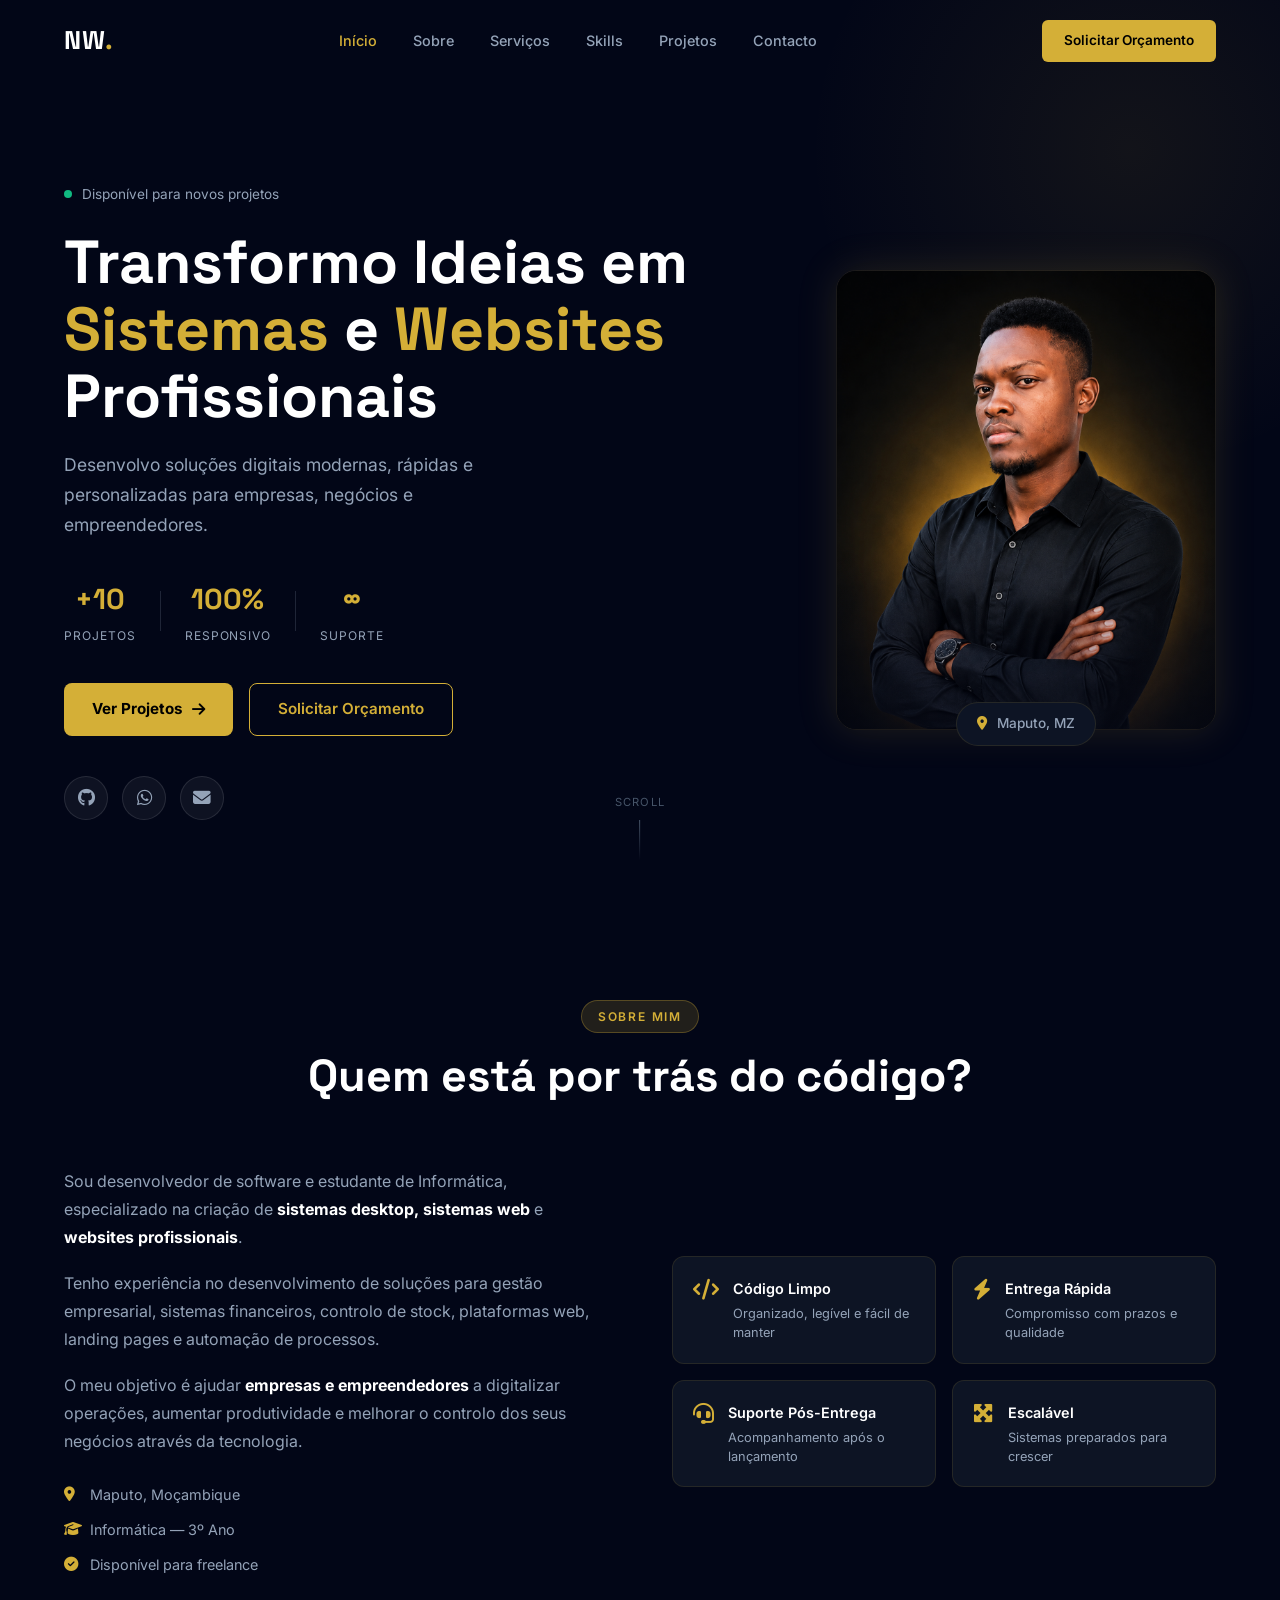
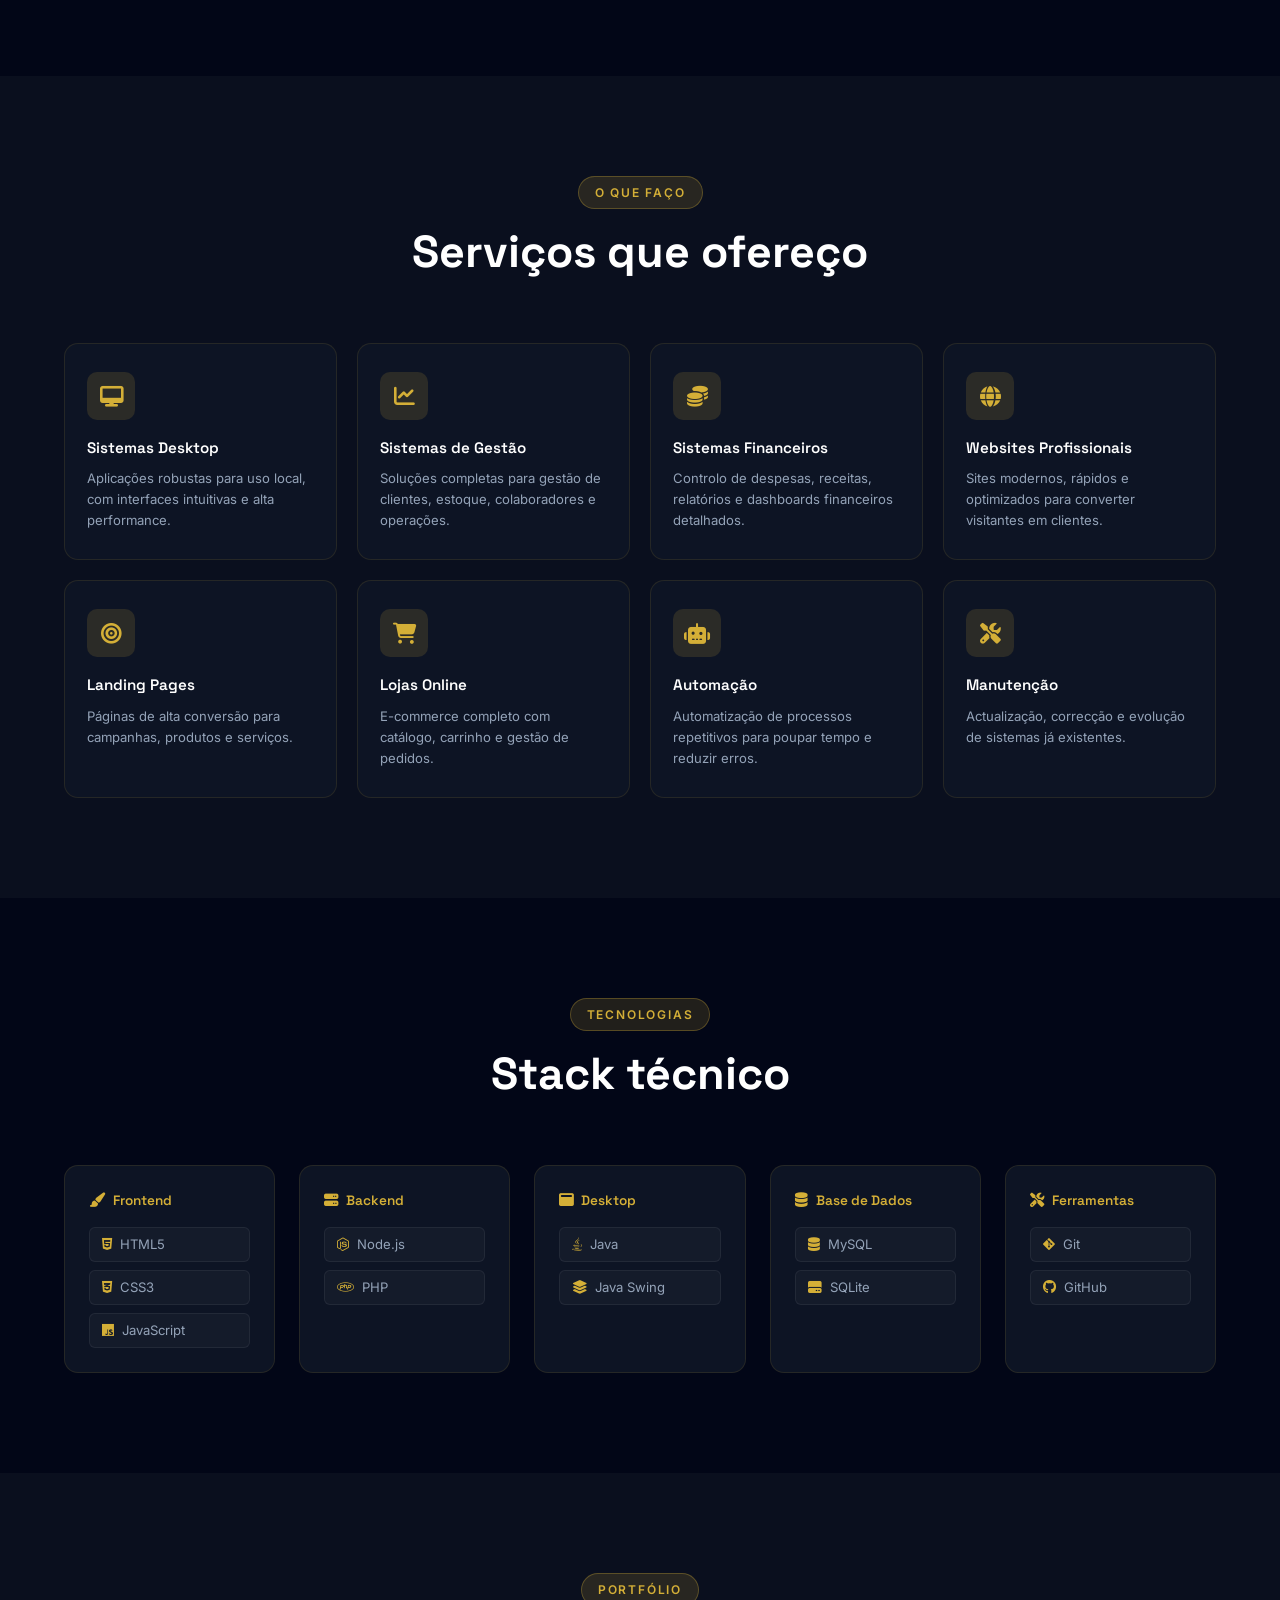
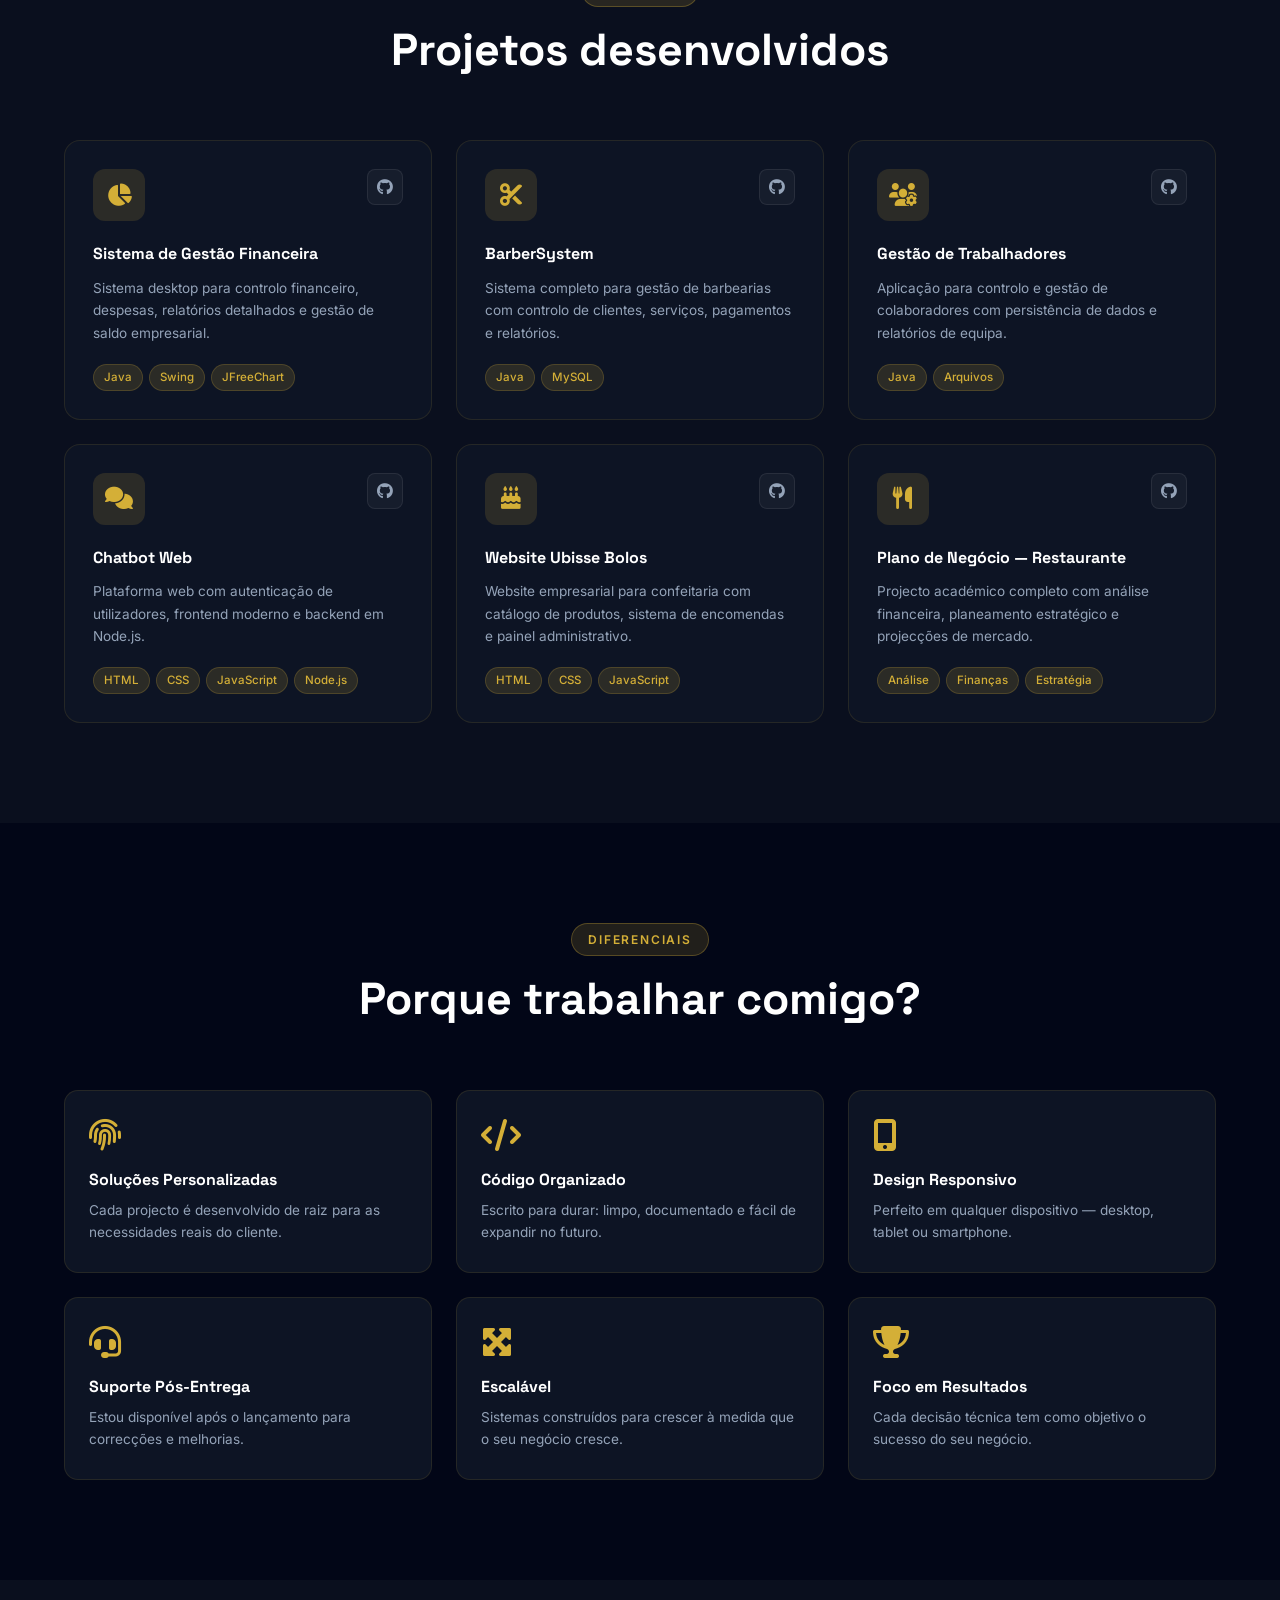
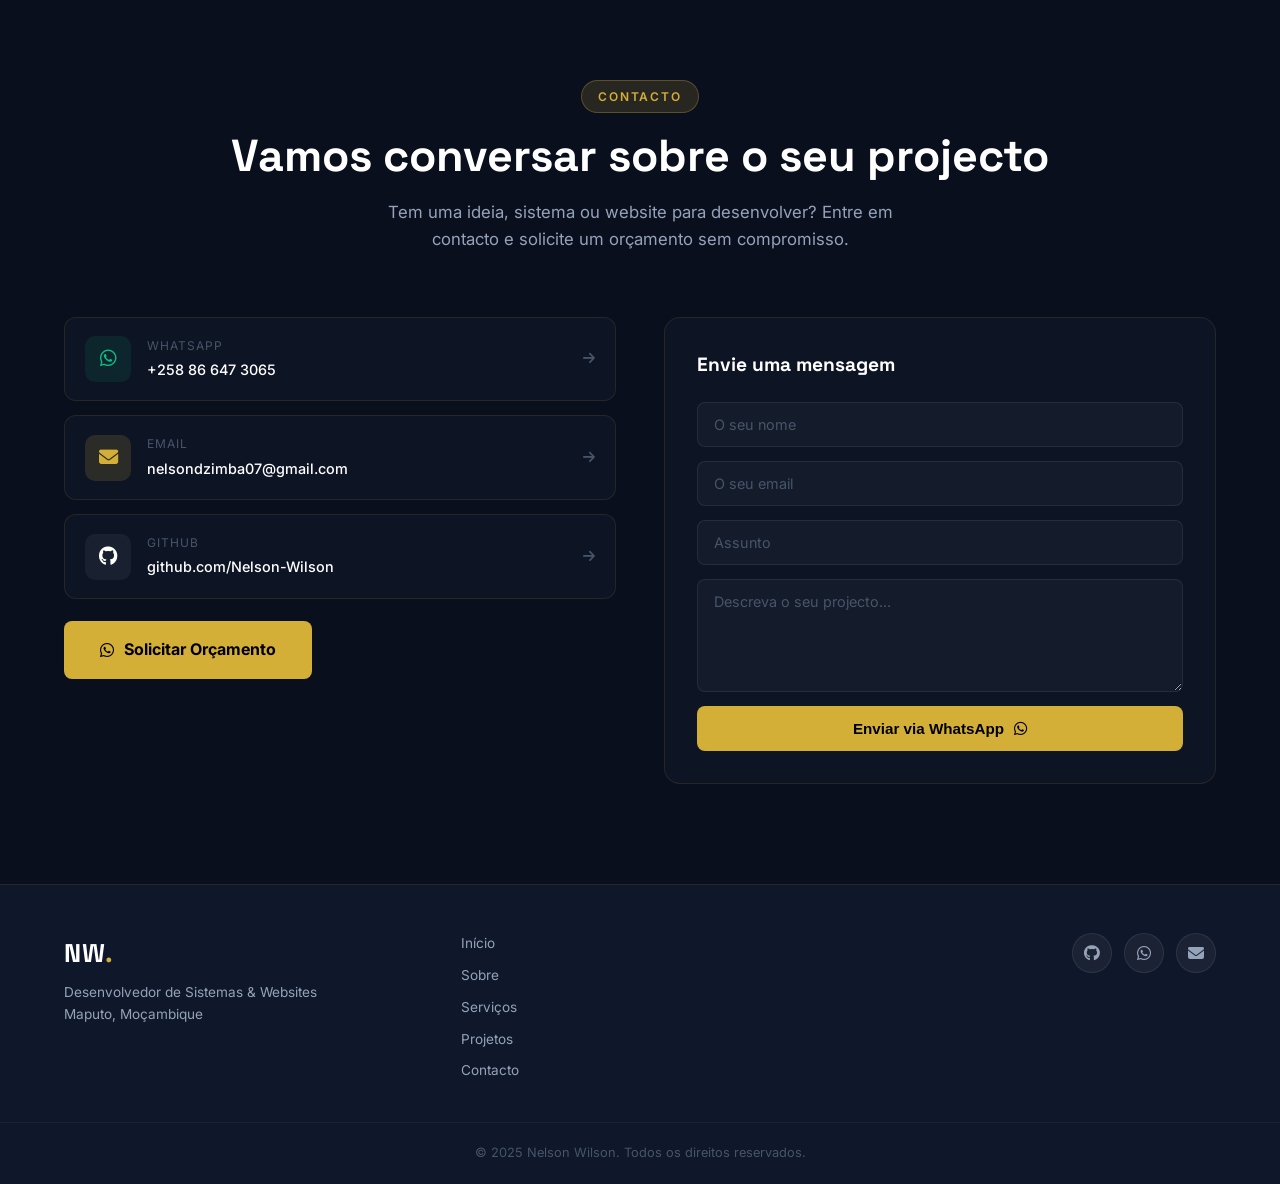
==== commit d33da6e4: "Update script source path in index.html" ====
--- a/index.html
+++ b/index.html
@@ -454,6 +454,6 @@
         </div>
     </footer>
 
-    <script src="script.js"></script>
+    <script src="portfolio/script.js"></script>
 </body>
 </html>
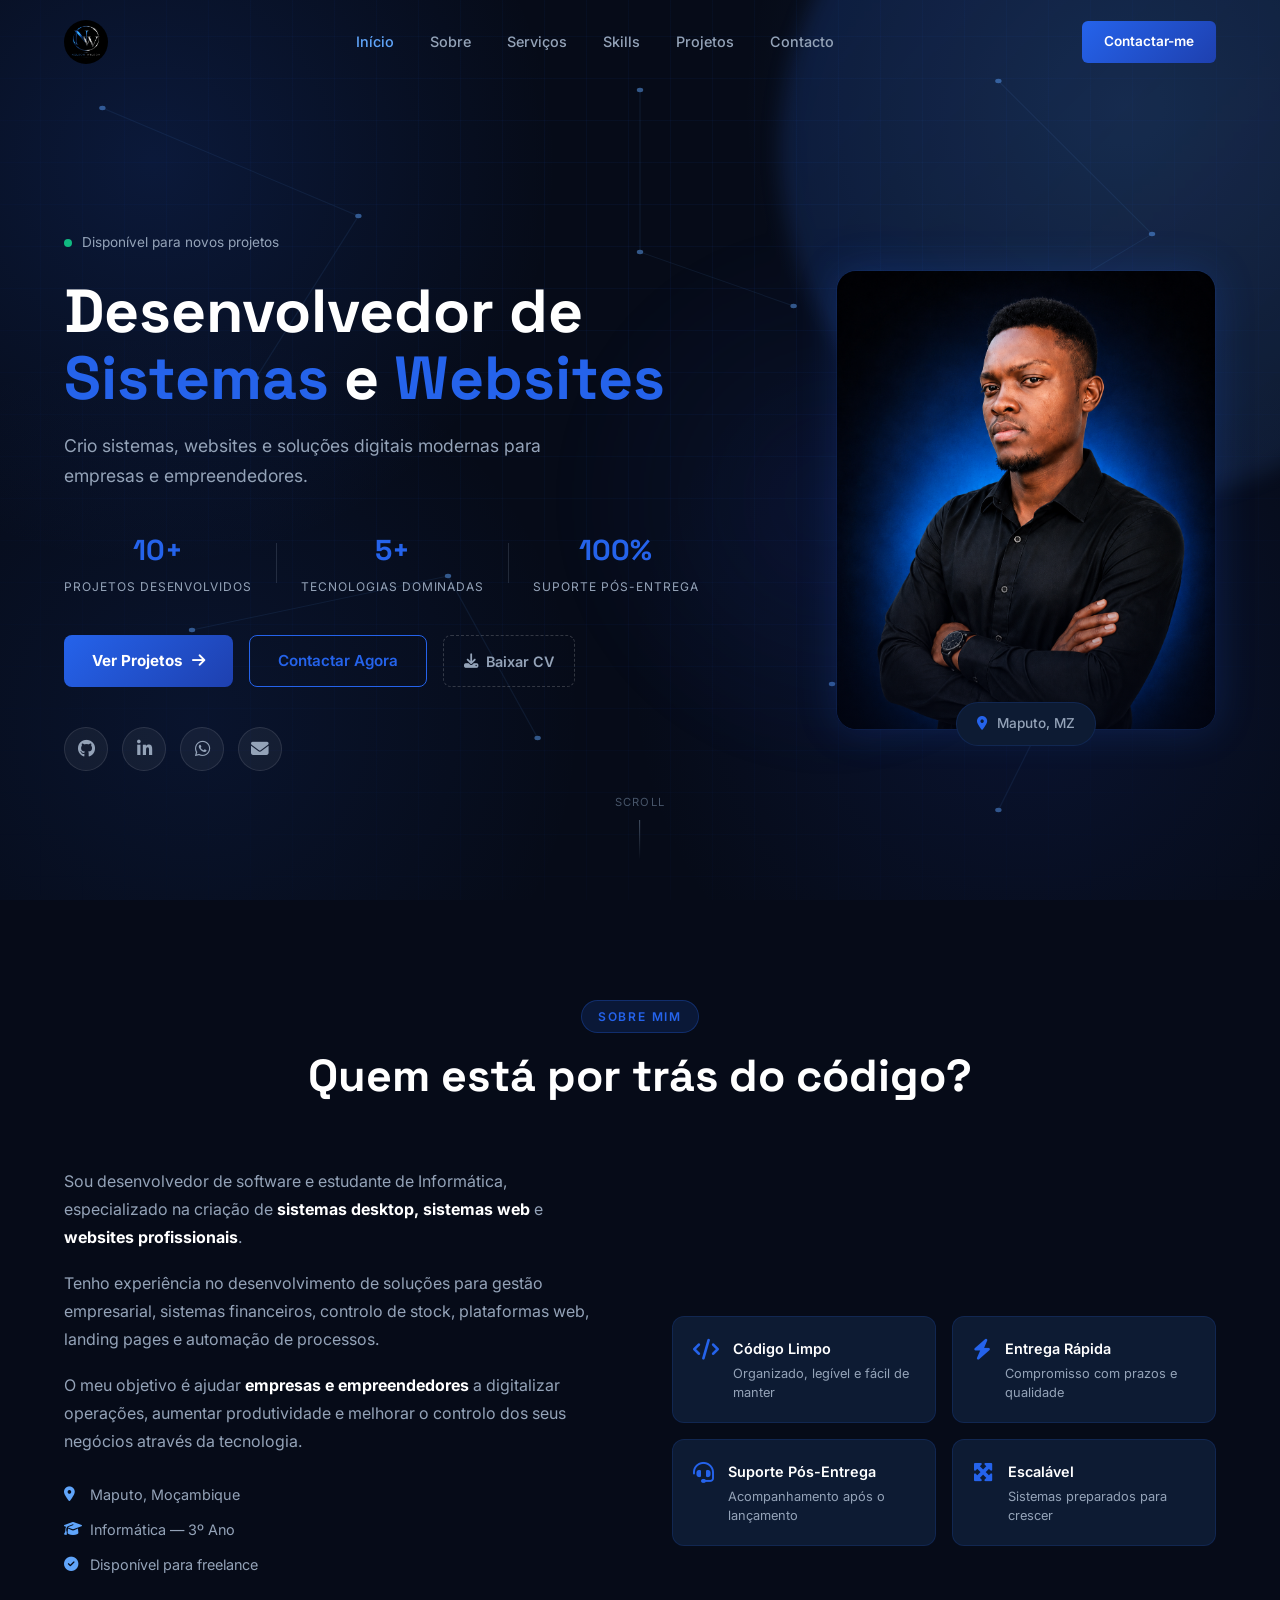
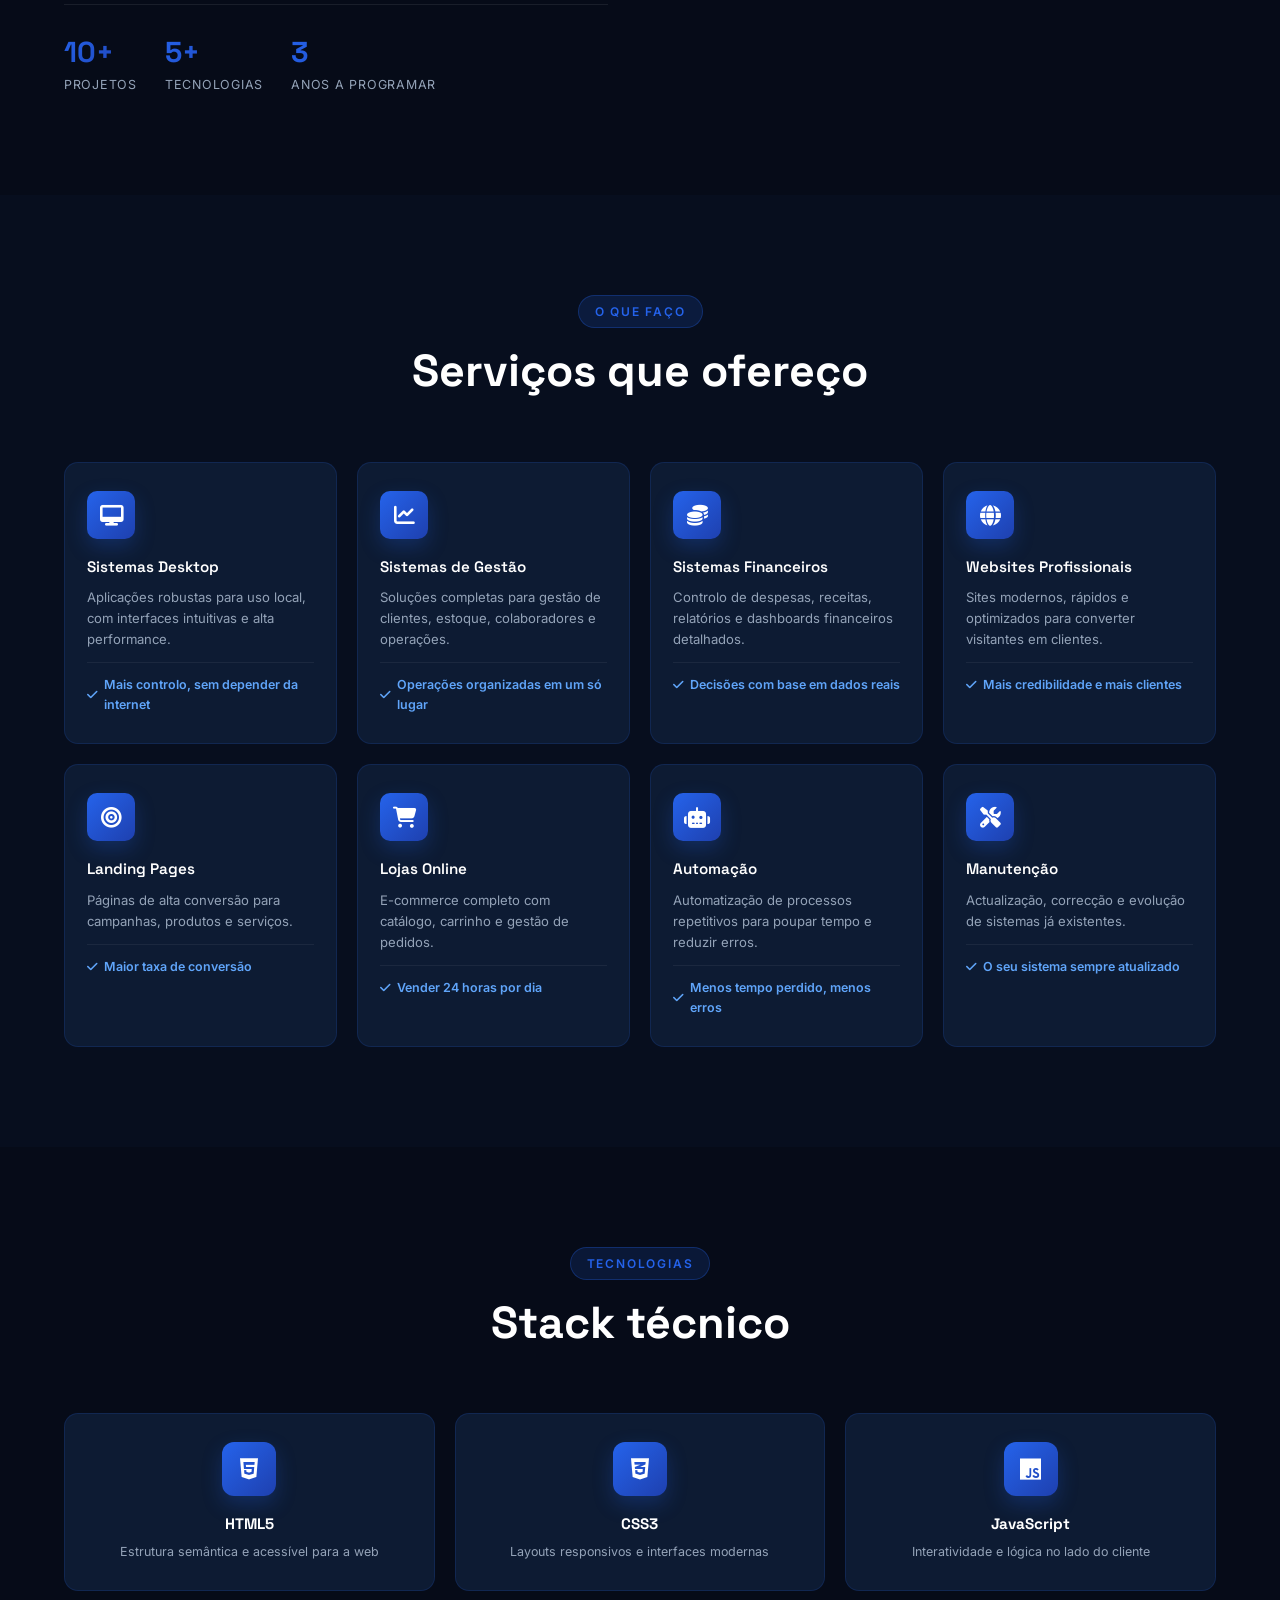
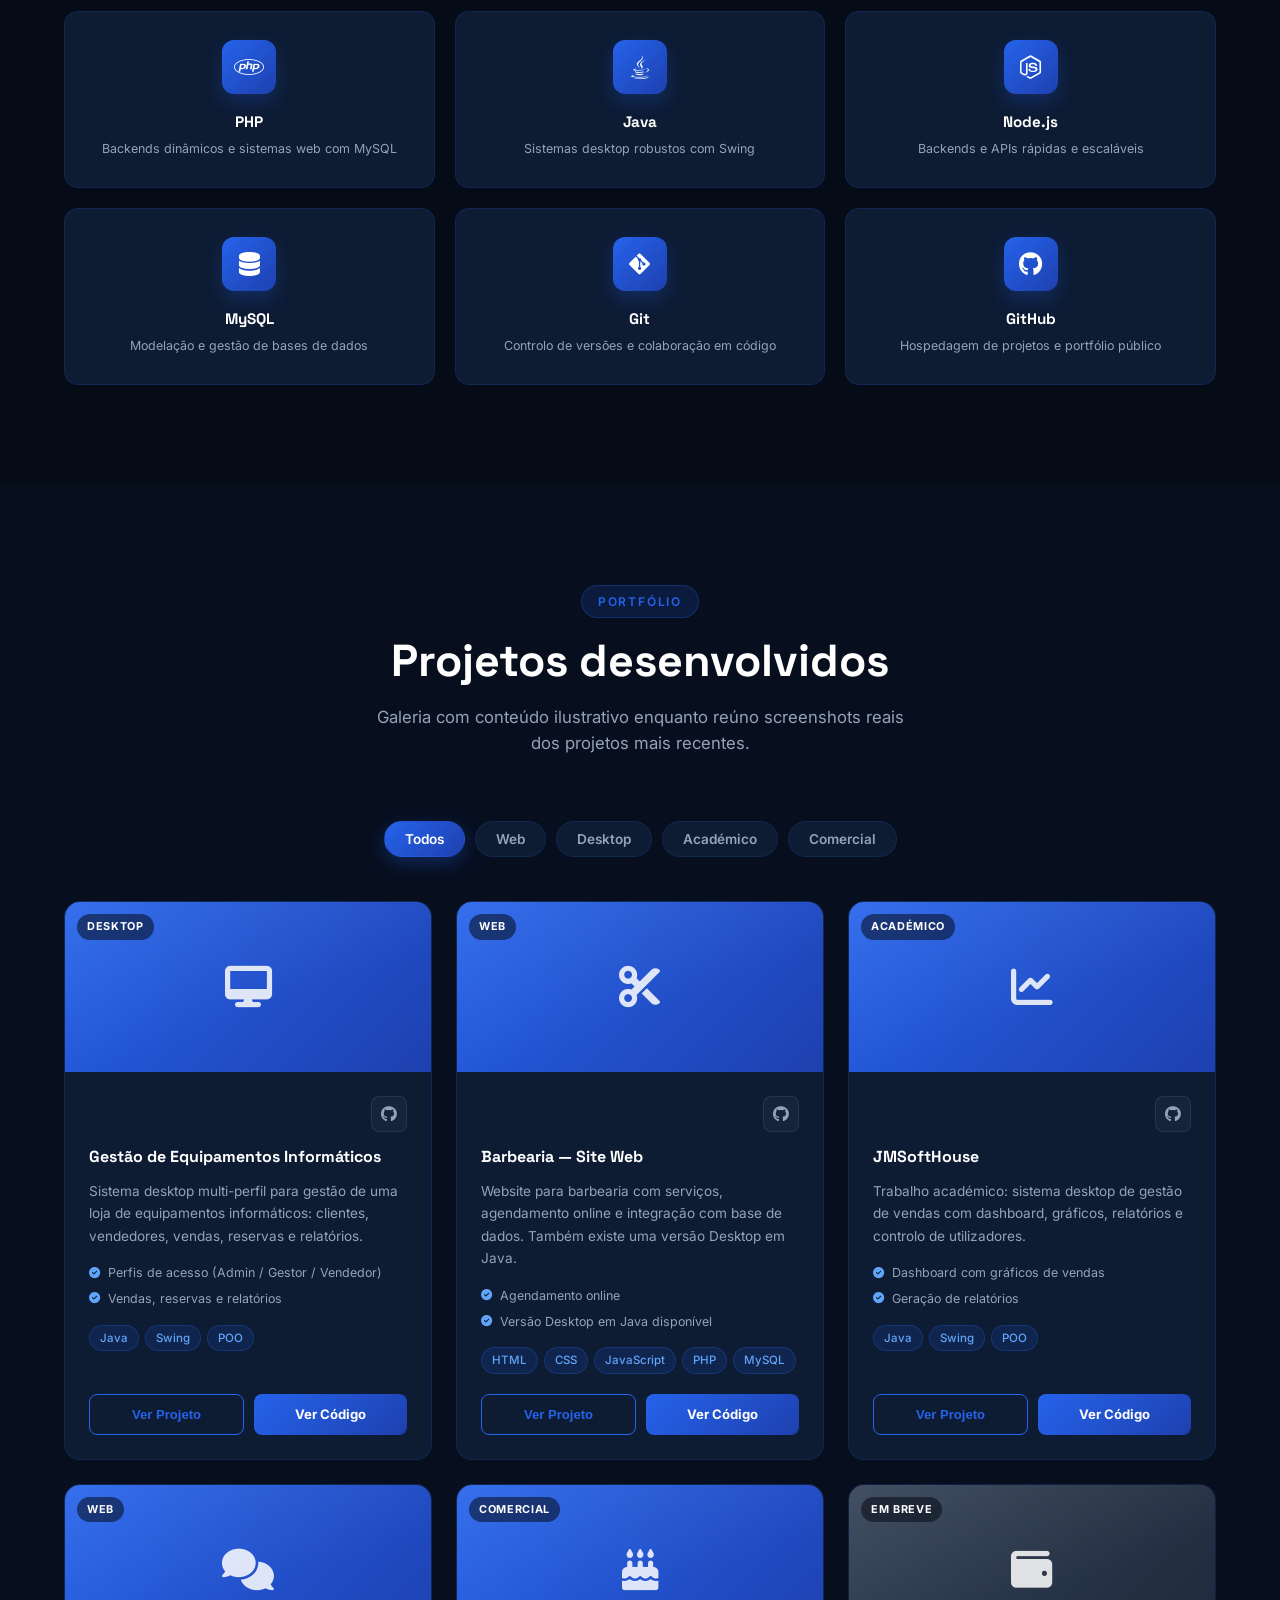
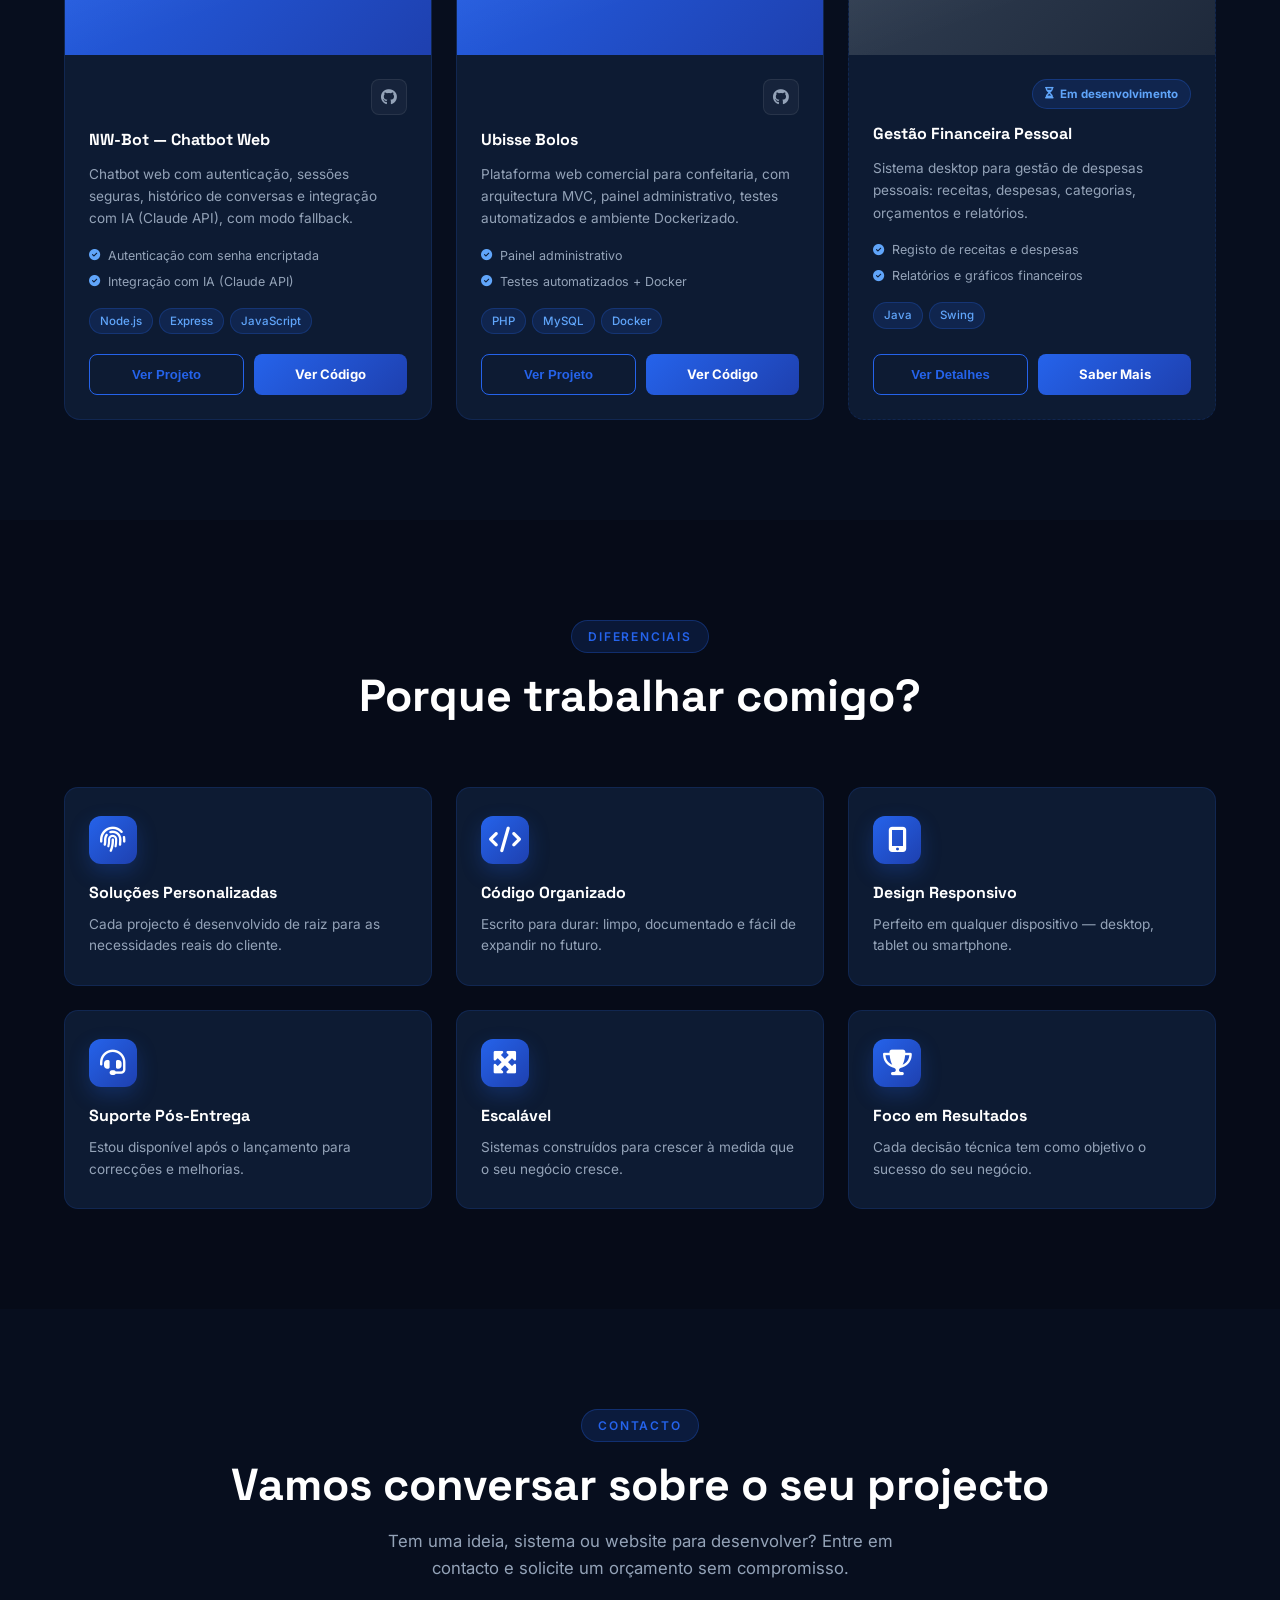
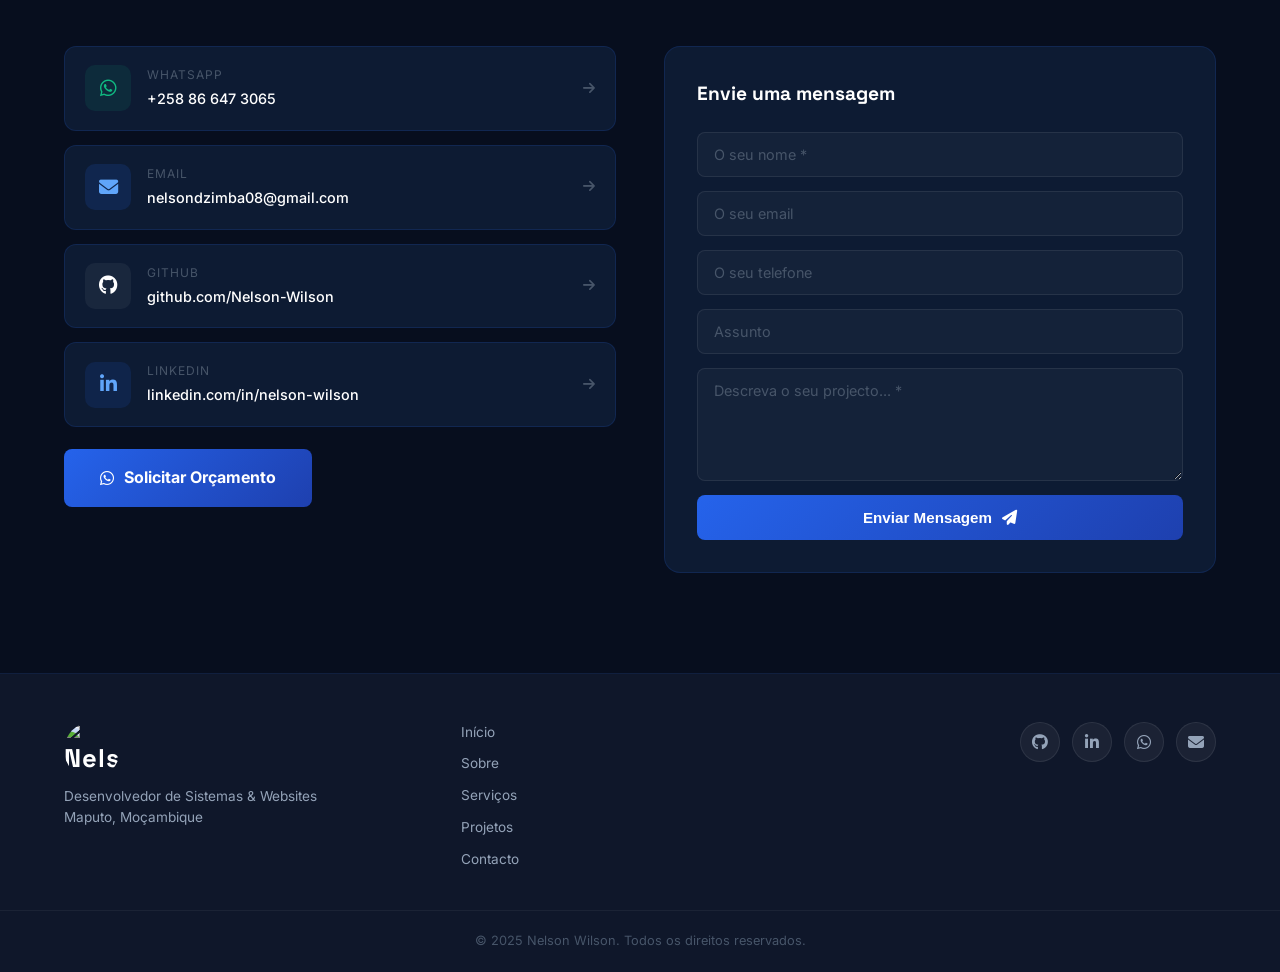
==== commit 12d528ff: "ger" ====
--- a/index.html
+++ b/index.html
@@ -6,10 +6,21 @@
     <meta name="description" content="Nelson Wilson — Desenvolvedor de Sistemas e Websites em Maputo, Moçambique. Sistemas desktop, web, gestão empresarial e landing pages profissionais.">
     <meta name="keywords" content="desenvolvedor, sistemas, websites, Java, JavaScript, Maputo, Moçambique, portfólio">
     <meta name="author" content="Nelson Wilson">
+    <meta name="theme-color" content="#0F172A">
+    <link rel="canonical" href="https://nelson-wilson.github.io/">
     <meta property="og:title" content="Nelson Wilson — Desenvolvedor de Sistemas & Websites">
     <meta property="og:description" content="Desenvolvo sistemas personalizados, websites profissionais e soluções digitais para empresas e empreendedores.">
     <meta property="og:type" content="website">
+    <meta property="og:url" content="https://nelson-wilson.github.io/">
+    <meta property="og:image" content="https://nelson-wilson.github.io/assets/logo.png">
+    <meta property="og:locale" content="pt_PT">
+    <meta name="twitter:card" content="summary_large_image">
+    <meta name="twitter:title" content="Nelson Wilson — Desenvolvedor de Sistemas & Websites">
+    <meta name="twitter:description" content="Desenvolvo sistemas personalizados, websites profissionais e soluções digitais para empresas e empreendedores.">
+    <meta name="twitter:image" content="https://nelson-wilson.github.io/assets/logo.png">
     <title>Nelson Wilson — Desenvolvedor de Sistemas & Websites</title>
+    <link rel="icon" type="image/png" href="portfolio/assets/favicon.png">
+    <link rel="apple-touch-icon" href="portfolio/assets/apple-touch-icon.png">
     <link rel="stylesheet" href="portfolio/style.css">
     <link rel="preconnect" href="https://fonts.googleapis.com">
     <link href="https://fonts.googleapis.com/css2?family=Inter:wght@300;400;500;600;700;800;900&family=Space+Grotesk:wght@400;500;600;700&display=swap" rel="stylesheet">
@@ -17,10 +28,42 @@
 </head>
 <body>
 
+    <!-- FUNDO TECNOLÓGICO GLOBAL -->
+    <div class="tech-bg" aria-hidden="true">
+        <svg class="tech-bg-nodes" preserveAspectRatio="none" viewBox="0 0 1000 1000">
+            <line x1="80" y1="120" x2="280" y2="240"></line>
+            <line x1="280" y1="240" x2="200" y2="420"></line>
+            <line x1="780" y1="90" x2="900" y2="260"></line>
+            <line x1="900" y1="260" x2="760" y2="380"></line>
+            <line x1="150" y1="700" x2="350" y2="640"></line>
+            <line x1="350" y1="640" x2="420" y2="820"></line>
+            <line x1="650" y1="760" x2="850" y2="700"></line>
+            <line x1="850" y1="700" x2="780" y2="900"></line>
+            <line x1="500" y1="100" x2="500" y2="280"></line>
+            <line x1="500" y1="280" x2="620" y2="340"></line>
+
+            <circle cx="80" cy="120" r="2.5"></circle>
+            <circle cx="280" cy="240" r="2.5"></circle>
+            <circle cx="200" cy="420" r="2.5"></circle>
+            <circle cx="780" cy="90" r="2.5"></circle>
+            <circle cx="900" cy="260" r="2.5"></circle>
+            <circle cx="760" cy="380" r="2.5"></circle>
+            <circle cx="150" cy="700" r="2.5"></circle>
+            <circle cx="350" cy="640" r="2.5"></circle>
+            <circle cx="420" cy="820" r="2.5"></circle>
+            <circle cx="650" cy="760" r="2.5"></circle>
+            <circle cx="850" cy="700" r="2.5"></circle>
+            <circle cx="780" cy="900" r="2.5"></circle>
+            <circle cx="500" cy="100" r="2.5"></circle>
+            <circle cx="500" cy="280" r="2.5"></circle>
+            <circle cx="620" cy="340" r="2.5"></circle>
+        </svg>
+    </div>
+
     <!-- NAVBAR -->
     <nav class="navbar" id="navbar">
         <div class="container nav-container">
-            <a href="#home" class="logo">NW<span class="logo-dot">.</span></a>
+            <a href="#home" class="logo logo--img"><img src="portfolio/assets/logo.png" alt="Nelson Wilson"></a>
             <ul class="nav-links" id="navLinks">
                 <li><a href="#home" class="nav-link">Início</a></li>
                 <li><a href="#about" class="nav-link">Sobre</a></li>
@@ -29,7 +72,7 @@
                 <li><a href="#projects" class="nav-link">Projetos</a></li>
                 <li><a href="#contact" class="nav-link">Contacto</a></li>
             </ul>
-            <a href="https://wa.me/258866473065?text=Olá%20Nelson,%20gostaria%20de%20um%20orçamento!" target="_blank" class="btn-nav">Solicitar Orçamento</a>
+            <a href="https://wa.me/258866473065?text=Olá%20Nelson,%20gostaria%20de%20um%20orçamento!" target="_blank" class="btn-nav">Contactar-me</a>
             <button class="menu-toggle" id="menuToggle" aria-label="Abrir menu">
                 <span></span><span></span><span></span>
             </button>
@@ -46,42 +89,43 @@
                     Disponível para novos projetos
                 </div>
                 <h1 class="hero-title">
-                    Transformo Ideias em<br>
-                    <span class="gold-text">Sistemas</span> e <span class="gold-text">Websites</span><br>
-                    Profissionais
+                    Desenvolvedor de<br>
+                    <span class="accent-text">Sistemas</span> e <span class="accent-text">Websites</span>
                 </h1>
                 <p class="hero-desc">
-                    Desenvolvo soluções digitais modernas, rápidas e personalizadas para empresas, negócios e empreendedores.
+                    Crio sistemas, websites e soluções digitais modernas para empresas e empreendedores.
                 </p>
                 <div class="hero-stats">
                     <div class="hero-stat">
-                        <span class="stat-n">+10</span>
-                        <span class="stat-l">Projetos</span>
+                        <span class="stat-n" data-count="10" data-suffix="+">0</span>
+                        <span class="stat-l">Projetos Desenvolvidos</span>
                     </div>
                     <div class="stat-divider"></div>
                     <div class="hero-stat">
-                        <span class="stat-n">100%</span>
-                        <span class="stat-l">Responsivo</span>
+                        <span class="stat-n" data-count="5" data-suffix="+">0</span>
+                        <span class="stat-l">Tecnologias Dominadas</span>
                     </div>
                     <div class="stat-divider"></div>
                     <div class="hero-stat">
-                        <span class="stat-n">∞</span>
-                        <span class="stat-l">Suporte</span>
+                        <span class="stat-n" data-count="100" data-suffix="%">0</span>
+                        <span class="stat-l">Suporte Pós-Entrega</span>
                     </div>
                 </div>
                 <div class="hero-actions">
-                    <a href="#projects" class="btn-gold">Ver Projetos <i class="fas fa-arrow-right"></i></a>
-                    <a href="https://wa.me/258866473065?text=Olá%20Nelson,%20gostaria%20de%20um%20orçamento!" target="_blank" class="btn-outline">Solicitar Orçamento</a>
+                    <a href="#projects" class="btn-primary">Ver Projetos <i class="fas fa-arrow-right"></i></a>
+                    <a href="https://wa.me/258866473065?text=Olá%20Nelson,%20gostaria%20de%20um%20orçamento!" target="_blank" class="btn-outline">Contactar Agora</a>
+                    <a href="assets/CV-Nelson-Wilson.pdf" download class="btn-ghost"><i class="fas fa-download"></i> Baixar CV</a>
                 </div>
                 <div class="hero-socials">
                     <a href="https://github.com/Nelson-Wilson" target="_blank" aria-label="GitHub"><i class="fab fa-github"></i></a>
+                    <a href="https://www.linkedin.com/in/nelson-wilson" target="_blank" aria-label="LinkedIn"><i class="fab fa-linkedin-in"></i></a>
                     <a href="https://wa.me/258866473065" target="_blank" aria-label="WhatsApp"><i class="fab fa-whatsapp"></i></a>
-                    <a href="mailto:nelsondzimba07@gmail.com" aria-label="Email"><i class="fas fa-envelope"></i></a>
+                    <a href="mailto:nelsondzimba08@gmail.com" aria-label="Email"><i class="fas fa-envelope"></i></a>
                 </div>
             </div>
             <div class="hero-photo" data-aos="fade-left">
                 <div class="photo-frame">
-                    <img src="/portfolio/nelson.png" alt="Nelson Wilson — Desenvolvedor de Sistemas e Websites" loading="eager">
+                    <img src="portfolio/nelson.png" alt="Nelson Wilson — Desenvolvedor de Sistemas e Websites" loading="eager">
                 </div>
                 <div class="photo-badge">
                     <i class="fas fa-map-marker-alt"></i> Maputo, MZ
@@ -111,6 +155,20 @@
                         <div class="info-item"><i class="fas fa-graduation-cap"></i> Informática — 3º Ano</div>
                         <div class="info-item"><i class="fas fa-check-circle"></i> Disponível para freelance</div>
                     </div>
+                    <div class="about-stats">
+                        <div class="about-stat">
+                            <span class="about-stat-n" data-count="10" data-suffix="+">0</span>
+                            <span class="about-stat-l">Projetos</span>
+                        </div>
+                        <div class="about-stat">
+                            <span class="about-stat-n" data-count="5" data-suffix="+">0</span>
+                            <span class="about-stat-l">Tecnologias</span>
+                        </div>
+                        <div class="about-stat">
+                            <span class="about-stat-n" data-count="3" data-suffix="">0</span>
+                            <span class="about-stat-l">Anos a programar</span>
+                        </div>
+                    </div>
                 </div>
                 <div class="about-values" data-aos="fade-left">
                     <div class="value-card">
@@ -158,41 +216,49 @@
                     <div class="service-icon"><i class="fas fa-desktop"></i></div>
                     <h3>Sistemas Desktop</h3>
                     <p>Aplicações robustas para uso local, com interfaces intuitivas e alta performance.</p>
+                    <div class="service-benefit"><i class="fas fa-check"></i> Mais controlo, sem depender da internet</div>
                 </div>
                 <div class="service-card" data-aos="fade-up" data-aos-delay="80">
                     <div class="service-icon"><i class="fas fa-chart-line"></i></div>
                     <h3>Sistemas de Gestão</h3>
                     <p>Soluções completas para gestão de clientes, estoque, colaboradores e operações.</p>
+                    <div class="service-benefit"><i class="fas fa-check"></i> Operações organizadas em um só lugar</div>
                 </div>
                 <div class="service-card" data-aos="fade-up" data-aos-delay="160">
                     <div class="service-icon"><i class="fas fa-coins"></i></div>
                     <h3>Sistemas Financeiros</h3>
                     <p>Controlo de despesas, receitas, relatórios e dashboards financeiros detalhados.</p>
+                    <div class="service-benefit"><i class="fas fa-check"></i> Decisões com base em dados reais</div>
                 </div>
                 <div class="service-card" data-aos="fade-up" data-aos-delay="240">
                     <div class="service-icon"><i class="fas fa-globe"></i></div>
                     <h3>Websites Profissionais</h3>
                     <p>Sites modernos, rápidos e optimizados para converter visitantes em clientes.</p>
+                    <div class="service-benefit"><i class="fas fa-check"></i> Mais credibilidade e mais clientes</div>
                 </div>
                 <div class="service-card" data-aos="fade-up" data-aos-delay="320">
                     <div class="service-icon"><i class="fas fa-bullseye"></i></div>
                     <h3>Landing Pages</h3>
                     <p>Páginas de alta conversão para campanhas, produtos e serviços.</p>
+                    <div class="service-benefit"><i class="fas fa-check"></i> Maior taxa de conversão</div>
                 </div>
                 <div class="service-card" data-aos="fade-up" data-aos-delay="400">
                     <div class="service-icon"><i class="fas fa-shopping-cart"></i></div>
                     <h3>Lojas Online</h3>
                     <p>E-commerce completo com catálogo, carrinho e gestão de pedidos.</p>
+                    <div class="service-benefit"><i class="fas fa-check"></i> Vender 24 horas por dia</div>
                 </div>
                 <div class="service-card" data-aos="fade-up" data-aos-delay="480">
                     <div class="service-icon"><i class="fas fa-robot"></i></div>
                     <h3>Automação</h3>
                     <p>Automatização de processos repetitivos para poupar tempo e reduzir erros.</p>
+                    <div class="service-benefit"><i class="fas fa-check"></i> Menos tempo perdido, menos erros</div>
                 </div>
                 <div class="service-card" data-aos="fade-up" data-aos-delay="560">
                     <div class="service-icon"><i class="fas fa-tools"></i></div>
                     <h3>Manutenção</h3>
                     <p>Actualização, correcção e evolução de sistemas já existentes.</p>
+                    <div class="service-benefit"><i class="fas fa-check"></i> O seu sistema sempre atualizado</div>
                 </div>
             </div>
         </div>
@@ -205,46 +271,56 @@
                 <span class="section-tag">Tecnologias</span>
                 <h2 class="section-title">Stack técnico</h2>
             </div>
-            <div class="skills-categories">
-                <div class="skill-category" data-aos="fade-up" data-aos-delay="0">
-                    <h3 class="cat-title"><i class="fas fa-paint-brush"></i> Frontend</h3>
-                    <div class="skill-tags">
-                        <span class="skill-tag"><i class="fab fa-html5"></i> HTML5</span>
-                        <span class="skill-tag"><i class="fab fa-css3-alt"></i> CSS3</span>
-                        <span class="skill-tag"><i class="fab fa-js"></i> JavaScript</span>
-                    </div>
-                </div>
-                <div class="skill-category" data-aos="fade-up" data-aos-delay="100">
-                    <h3 class="cat-title"><i class="fas fa-server"></i> Backend</h3>
-                    <div class="skill-tags">
-                        <span class="skill-tag"><i class="fab fa-node-js"></i> Node.js</span>
-                        <span class="skill-tag"><i class="fab fa-php"></i> PHP</span>
-                    </div>
-                </div>
-                <div class="skill-category" data-aos="fade-up" data-aos-delay="200">
-                    <h3 class="cat-title"><i class="fas fa-window-maximize"></i> Desktop</h3>
-                    <div class="skill-tags">
-                        <span class="skill-tag"><i class="fab fa-java"></i> Java</span>
-                        <span class="skill-tag"><i class="fas fa-layer-group"></i> Java Swing</span>
-                    </div>
-                </div>
-                <div class="skill-category" data-aos="fade-up" data-aos-delay="300">
-                    <h3 class="cat-title"><i class="fas fa-database"></i> Base de Dados</h3>
-                    <div class="skill-tags">
-                        <span class="skill-tag"><i class="fas fa-database"></i> MySQL</span>
-                        <span class="skill-tag"><i class="fas fa-hdd"></i> SQLite</span>
-                    </div>
-                </div>
-                <div class="skill-category" data-aos="fade-up" data-aos-delay="400">
-                    <h3 class="cat-title"><i class="fas fa-tools"></i> Ferramentas</h3>
-                    <div class="skill-tags">
-                        <span class="skill-tag"><i class="fab fa-git-alt"></i> Git</span>
-                        <span class="skill-tag"><i class="fab fa-github"></i> GitHub</span>
-                    </div>
+            <div class="tech-grid">
+                <div class="tech-card" data-aos="fade-up" data-aos-delay="0">
+                    <div class="tech-icon"><i class="fab fa-html5"></i></div>
+                    <h4>HTML5</h4>
+                    <p>Estrutura semântica e acessível para a web</p>
+                </div>
+                <div class="tech-card" data-aos="fade-up" data-aos-delay="60">
+                    <div class="tech-icon"><i class="fab fa-css3-alt"></i></div>
+                    <h4>CSS3</h4>
+                    <p>Layouts responsivos e interfaces modernas</p>
+                </div>
+                <div class="tech-card" data-aos="fade-up" data-aos-delay="120">
+                    <div class="tech-icon"><i class="fab fa-js"></i></div>
+                    <h4>JavaScript</h4>
+                    <p>Interatividade e lógica no lado do cliente</p>
+                </div>
+                <div class="tech-card" data-aos="fade-up" data-aos-delay="180">
+                    <div class="tech-icon"><i class="fab fa-php"></i></div>
+                    <h4>PHP</h4>
+                    <p>Backends dinâmicos e sistemas web com MySQL</p>
+                </div>
+                <div class="tech-card" data-aos="fade-up" data-aos-delay="240">
+                    <div class="tech-icon"><i class="fab fa-java"></i></div>
+                    <h4>Java</h4>
+                    <p>Sistemas desktop robustos com Swing</p>
+                </div>
+                <div class="tech-card" data-aos="fade-up" data-aos-delay="300">
+                    <div class="tech-icon"><i class="fab fa-node-js"></i></div>
+                    <h4>Node.js</h4>
+                    <p>Backends e APIs rápidas e escaláveis</p>
+                </div>
+                <div class="tech-card" data-aos="fade-up" data-aos-delay="360">
+                    <div class="tech-icon"><i class="fas fa-database"></i></div>
+                    <h4>MySQL</h4>
+                    <p>Modelação e gestão de bases de dados</p>
+                </div>
+                <div class="tech-card" data-aos="fade-up" data-aos-delay="420">
+                    <div class="tech-icon"><i class="fab fa-git-alt"></i></div>
+                    <h4>Git</h4>
+                    <p>Controlo de versões e colaboração em código</p>
+                </div>
+                <div class="tech-card" data-aos="fade-up" data-aos-delay="480">
+                    <div class="tech-icon"><i class="fab fa-github"></i></div>
+                    <h4>GitHub</h4>
+                    <p>Hospedagem de projetos e portfólio público</p>
                 </div>
             </div>
         </div>
     </section>
+
 
     <!-- PROJETOS -->
     <section id="projects" class="section section-alt">
@@ -252,84 +328,241 @@
             <div class="section-header" data-aos="fade-up">
                 <span class="section-tag">Portfólio</span>
                 <h2 class="section-title">Projetos desenvolvidos</h2>
-            </div>
-            <div class="projects-grid">
-
-                <div class="project-card" data-aos="fade-up" data-aos-delay="0">
-                    <div class="project-top">
-                        <div class="project-icon"><i class="fas fa-chart-pie"></i></div>
-                        <a href="https://github.com/Nelson-Wilson" target="_blank" class="project-gh" aria-label="GitHub"><i class="fab fa-github"></i></a>
-                    </div>
-                    <h3>Sistema de Gestão Financeira</h3>
-                    <p>Sistema desktop para controlo financeiro, despesas, relatórios detalhados e gestão de saldo empresarial.</p>
-                    <div class="project-tags">
-                        <span>Java</span><span>Swing</span><span>JFreeChart</span>
-                    </div>
-                </div>
-
-                <div class="project-card" data-aos="fade-up" data-aos-delay="80">
-                    <div class="project-top">
-                        <div class="project-icon"><i class="fas fa-cut"></i></div>
-                        <a href="https://github.com/Nelson-Wilson" target="_blank" class="project-gh" aria-label="GitHub"><i class="fab fa-github"></i></a>
-                    </div>
-                    <h3>BarberSystem</h3>
-                    <p>Sistema completo para gestão de barbearias com controlo de clientes, serviços, pagamentos e relatórios.</p>
-                    <div class="project-tags">
-                        <span>Java</span><span>MySQL</span>
-                    </div>
-                </div>
-
-                <div class="project-card" data-aos="fade-up" data-aos-delay="160">
-                    <div class="project-top">
-                        <div class="project-icon"><i class="fas fa-users-cog"></i></div>
-                        <a href="https://github.com/Nelson-Wilson" target="_blank" class="project-gh" aria-label="GitHub"><i class="fab fa-github"></i></a>
-                    </div>
-                    <h3>Gestão de Trabalhadores</h3>
-                    <p>Aplicação para controlo e gestão de colaboradores com persistência de dados e relatórios de equipa.</p>
-                    <div class="project-tags">
-                        <span>Java</span><span>Arquivos</span>
-                    </div>
-                </div>
-
-                <div class="project-card" data-aos="fade-up" data-aos-delay="240">
-                    <div class="project-top">
-                        <div class="project-icon"><i class="fas fa-comments"></i></div>
-                        <a href="https://github.com/Nelson-Wilson" target="_blank" class="project-gh" aria-label="GitHub"><i class="fab fa-github"></i></a>
-                    </div>
-                    <h3>Chatbot Web</h3>
-                    <p>Plataforma web com autenticação de utilizadores, frontend moderno e backend em Node.js.</p>
-                    <div class="project-tags">
-                        <span>HTML</span><span>CSS</span><span>JavaScript</span><span>Node.js</span>
-                    </div>
-                </div>
-
-                <div class="project-card" data-aos="fade-up" data-aos-delay="320">
-                    <div class="project-top">
-                        <div class="project-icon"><i class="fas fa-birthday-cake"></i></div>
-                        <a href="https://github.com/Nelson-Wilson" target="_blank" class="project-gh" aria-label="GitHub"><i class="fab fa-github"></i></a>
-                    </div>
-                    <h3>Website Ubisse Bolos</h3>
-                    <p>Website empresarial para confeitaria com catálogo de produtos, sistema de encomendas e painel administrativo.</p>
-                    <div class="project-tags">
-                        <span>HTML</span><span>CSS</span><span>JavaScript</span>
-                    </div>
-                </div>
-
-                <div class="project-card" data-aos="fade-up" data-aos-delay="400">
-                    <div class="project-top">
-                        <div class="project-icon"><i class="fas fa-utensils"></i></div>
-                        <a href="https://github.com/Nelson-Wilson" target="_blank" class="project-gh" aria-label="GitHub"><i class="fab fa-github"></i></a>
-                    </div>
-                    <h3>Plano de Negócio — Restaurante</h3>
-                    <p>Projecto académico completo com análise financeira, planeamento estratégico e projecções de mercado.</p>
-                    <div class="project-tags">
-                        <span>Análise</span><span>Finanças</span><span>Estratégia</span>
-                    </div>
-                </div>
-
-            </div>
+                <p class="section-desc">Galeria com conteúdo ilustrativo enquanto reúno screenshots reais dos projetos mais recentes.</p>
+            </div>
+
+            <div class="filter-bar" data-aos="fade-up">
+                <button class="filter-btn active" data-filter="all">Todos</button>
+                <button class="filter-btn" data-filter="web">Web</button>
+                <button class="filter-btn" data-filter="desktop">Desktop</button>
+                <button class="filter-btn" data-filter="academico">Académico</button>
+                <button class="filter-btn" data-filter="comercial">Comercial</button>
+            </div>
+
+            <div class="projects-grid" id="projectsGrid">
+
+                <div class="project-card" data-aos="fade-up" data-aos-delay="0" data-category="desktop">
+                    <div class="project-thumb"
+                        data-title="Gestão de Equipamentos Informáticos"
+                        data-category-label="Desktop"
+                        data-desc="Sistema desktop multi-perfil (Administrador, Gestor e Vendedor) para gestão de uma loja de equipamentos informáticos: clientes, vendedores, vendas, reservas e relatórios."
+                        data-icon="fas fa-desktop"
+                        data-tags="Java,Swing,POO"
+                        data-features="Perfis de acesso (Admin / Gestor / Vendedor),Gestão de clientes e vendedores,Registo de vendas e reservas,Relatórios de vendas"
+                        data-link="https://github.com/Nelson-Wilson/Gest%C3%A3o-Equipamentos-inform%C3%A1ticos">
+                        <span class="project-category-tag">Desktop</span>
+                        <i class="fas fa-desktop"></i>
+                        <div class="thumb-overlay"><span><i class="fas fa-eye"></i> Ver Projeto</span></div>
+                    </div>
+                    <div class="project-body">
+                        <div class="project-top">
+                            <a href="https://github.com/Nelson-Wilson/Gest%C3%A3o-Equipamentos-inform%C3%A1ticos" target="_blank" class="project-gh" aria-label="GitHub"><i class="fab fa-github"></i></a>
+                        </div>
+                        <h3>Gestão de Equipamentos Informáticos</h3>
+                        <p>Sistema desktop multi-perfil para gestão de uma loja de equipamentos informáticos: clientes, vendedores, vendas, reservas e relatórios.</p>
+                        <div class="project-features">
+                            <span><i class="fas fa-check-circle"></i> Perfis de acesso (Admin / Gestor / Vendedor)</span>
+                            <span><i class="fas fa-check-circle"></i> Vendas, reservas e relatórios</span>
+                        </div>
+                        <div class="project-tags">
+                            <span>Java</span><span>Swing</span><span>POO</span>
+                        </div>
+                        <div class="project-actions">
+                            <button class="btn-outline btn-sm view-project-btn">Ver Projeto</button>
+                            <a href="https://github.com/Nelson-Wilson/Gest%C3%A3o-Equipamentos-inform%C3%A1ticos" target="_blank" class="btn-primary btn-sm">Ver Código</a>
+                        </div>
+                    </div>
+                </div>
+
+                <div class="project-card" data-aos="fade-up" data-aos-delay="80" data-category="web">
+                    <div class="project-thumb"
+                        data-title="Barbearia — Site Web"
+                        data-category-label="Web"
+                        data-desc="Website para barbearia com apresentação de serviços, agendamento online e integração com base de dados. Existe também uma versão desktop em Java do mesmo sistema."
+                        data-icon="fas fa-cut"
+                        data-tags="HTML,CSS,JavaScript,PHP,MySQL"
+                        data-features="Apresentação de serviços e preços,Agendamento online,Integração com base de dados (PHP + MySQL),Versão Desktop em Java disponível"
+                        data-link="https://github.com/Nelson-Wilson">
+                        <span class="project-category-tag">Web</span>
+                        <i class="fas fa-cut"></i>
+                        <div class="thumb-overlay"><span><i class="fas fa-eye"></i> Ver Projeto</span></div>
+                    </div>
+                    <div class="project-body">
+                        <div class="project-top">
+                            <a href="https://github.com/Nelson-Wilson" target="_blank" class="project-gh" aria-label="GitHub"><i class="fab fa-github"></i></a>
+                        </div>
+                        <h3>Barbearia — Site Web</h3>
+                        <p>Website para barbearia com serviços, agendamento online e integração com base de dados. Também existe uma versão Desktop em Java.</p>
+                        <div class="project-features">
+                            <span><i class="fas fa-check-circle"></i> Agendamento online</span>
+                            <span><i class="fas fa-check-circle"></i> Versão Desktop em Java disponível</span>
+                        </div>
+                        <div class="project-tags">
+                            <span>HTML</span><span>CSS</span><span>JavaScript</span><span>PHP</span><span>MySQL</span>
+                        </div>
+                        <div class="project-actions">
+                            <button class="btn-outline btn-sm view-project-btn">Ver Projeto</button>
+                            <a href="https://github.com/Nelson-Wilson" target="_blank" class="btn-primary btn-sm">Ver Código</a>
+                        </div>
+                    </div>
+                </div>
+
+                <div class="project-card" data-aos="fade-up" data-aos-delay="160" data-category="academico">
+                    <div class="project-thumb"
+                        data-title="JMSoftHouse"
+                        data-category-label="Académico"
+                        data-desc="Trabalho académico: sistema desktop de gestão de vendas com dashboard, gráficos, relatórios e controlo de utilizadores."
+                        data-icon="fas fa-chart-line"
+                        data-tags="Java,Swing,POO"
+                        data-features="Dashboard com gráficos de vendas,Geração de relatórios,Login e gestão de utilizadores,Persistência de dados em ficheiro"
+                        data-link="https://github.com/Nelson-Wilson/JMSoftHouse-trabalho-academico">
+                        <span class="project-category-tag">Académico</span>
+                        <i class="fas fa-chart-line"></i>
+                        <div class="thumb-overlay"><span><i class="fas fa-eye"></i> Ver Projeto</span></div>
+                    </div>
+                    <div class="project-body">
+                        <div class="project-top">
+                            <a href="https://github.com/Nelson-Wilson/JMSoftHouse-trabalho-academico" target="_blank" class="project-gh" aria-label="GitHub"><i class="fab fa-github"></i></a>
+                        </div>
+                        <h3>JMSoftHouse</h3>
+                        <p>Trabalho académico: sistema desktop de gestão de vendas com dashboard, gráficos, relatórios e controlo de utilizadores.</p>
+                        <div class="project-features">
+                            <span><i class="fas fa-check-circle"></i> Dashboard com gráficos de vendas</span>
+                            <span><i class="fas fa-check-circle"></i> Geração de relatórios</span>
+                        </div>
+                        <div class="project-tags">
+                            <span>Java</span><span>Swing</span><span>POO</span>
+                        </div>
+                        <div class="project-actions">
+                            <button class="btn-outline btn-sm view-project-btn">Ver Projeto</button>
+                            <a href="https://github.com/Nelson-Wilson/JMSoftHouse-trabalho-academico" target="_blank" class="btn-primary btn-sm">Ver Código</a>
+                        </div>
+                    </div>
+                </div>
+
+                <div class="project-card" data-aos="fade-up" data-aos-delay="240" data-category="web">
+                    <div class="project-thumb"
+                        data-title="NW-Bot — Chatbot Web"
+                        data-category-label="Web"
+                        data-desc="Chatbot web com autenticação de utilizadores, sessões seguras, histórico de conversas persistido e integração com IA (Claude API), com modo fallback sem chave de API."
+                        data-icon="fas fa-comments"
+                        data-tags="Node.js,Express,JavaScript,Claude API"
+                        data-features="Registo e login com senha encriptada,Histórico de conversas persistido,Integração com IA (Claude API),Modo fallback sem chave de API"
+                        data-link="https://github.com/Nelson-Wilson/chatbot-NW">
+                        <span class="project-category-tag">Web</span>
+                        <i class="fas fa-comments"></i>
+                        <div class="thumb-overlay"><span><i class="fas fa-eye"></i> Ver Projeto</span></div>
+                    </div>
+                    <div class="project-body">
+                        <div class="project-top">
+                            <a href="https://github.com/Nelson-Wilson/chatbot-NW" target="_blank" class="project-gh" aria-label="GitHub"><i class="fab fa-github"></i></a>
+                        </div>
+                        <h3>NW-Bot — Chatbot Web</h3>
+                        <p>Chatbot web com autenticação, sessões seguras, histórico de conversas e integração com IA (Claude API), com modo fallback.</p>
+                        <div class="project-features">
+                            <span><i class="fas fa-check-circle"></i> Autenticação com senha encriptada</span>
+                            <span><i class="fas fa-check-circle"></i> Integração com IA (Claude API)</span>
+                        </div>
+                        <div class="project-tags">
+                            <span>Node.js</span><span>Express</span><span>JavaScript</span>
+                        </div>
+                        <div class="project-actions">
+                            <button class="btn-outline btn-sm view-project-btn">Ver Projeto</button>
+                            <a href="https://github.com/Nelson-Wilson/chatbot-NW" target="_blank" class="btn-primary btn-sm">Ver Código</a>
+                        </div>
+                    </div>
+                </div>
+
+                <div class="project-card" data-aos="fade-up" data-aos-delay="320" data-category="comercial">
+                    <div class="project-thumb"
+                        data-title="Ubisse Bolos"
+                        data-category-label="Comercial"
+                        data-desc="Plataforma web comercial para confeitaria, construída em arquitectura MVC com painel administrativo, testes automatizados e ambiente Dockerizado."
+                        data-icon="fas fa-birthday-cake"
+                        data-tags="PHP,MySQL,Docker,MVC"
+                        data-features="Arquitectura MVC (controllers, models, views),Painel administrativo,Testes automatizados (PHPUnit),Ambiente Dockerizado"
+                        data-link="https://github.com/Nelson-Wilson/SG-Confeitaria-ubisse-bolos">
+                        <span class="project-category-tag">Comercial</span>
+                        <i class="fas fa-birthday-cake"></i>
+                        <div class="thumb-overlay"><span><i class="fas fa-eye"></i> Ver Projeto</span></div>
+                    </div>
+                    <div class="project-body">
+                        <div class="project-top">
+                            <a href="https://github.com/Nelson-Wilson/SG-Confeitaria-ubisse-bolos" target="_blank" class="project-gh" aria-label="GitHub"><i class="fab fa-github"></i></a>
+                        </div>
+                        <h3>Ubisse Bolos</h3>
+                        <p>Plataforma web comercial para confeitaria, com arquitectura MVC, painel administrativo, testes automatizados e ambiente Dockerizado.</p>
+                        <div class="project-features">
+                            <span><i class="fas fa-check-circle"></i> Painel administrativo</span>
+                            <span><i class="fas fa-check-circle"></i> Testes automatizados + Docker</span>
+                        </div>
+                        <div class="project-tags">
+                            <span>PHP</span><span>MySQL</span><span>Docker</span>
+                        </div>
+                        <div class="project-actions">
+                            <button class="btn-outline btn-sm view-project-btn">Ver Projeto</button>
+                            <a href="https://github.com/Nelson-Wilson/SG-Confeitaria-ubisse-bolos" target="_blank" class="btn-primary btn-sm">Ver Código</a>
+                        </div>
+                    </div>
+                </div>
+
+                <div class="project-card project-card--soon" data-aos="fade-up" data-aos-delay="400" data-category="desktop">
+                    <div class="project-thumb project-thumb--soon"
+                        data-title="Gestão Financeira Pessoal"
+                        data-category-label="Desktop · Em breve"
+                        data-desc="Sistema desktop para gestão de despesas pessoais: registo de receitas e despesas, categorias, orçamentos e relatórios financeiros. Actualmente em desenvolvimento."
+                        data-icon="fas fa-wallet"
+                        data-tags="Java,Swing"
+                        data-features="Registo de receitas e despesas,Categorização de gastos,Definição de orçamentos mensais,Relatórios e gráficos financeiros"
+                        data-link="">
+                        <span class="project-category-tag">Em breve</span>
+                        <i class="fas fa-wallet"></i>
+                        <div class="thumb-overlay"><span><i class="fas fa-eye"></i> Ver Detalhes</span></div>
+                    </div>
+                    <div class="project-body">
+                        <div class="project-top">
+                            <span class="project-soon-badge"><i class="fas fa-hourglass-half"></i> Em desenvolvimento</span>
+                        </div>
+                        <h3>Gestão Financeira Pessoal</h3>
+                        <p>Sistema desktop para gestão de despesas pessoais: receitas, despesas, categorias, orçamentos e relatórios.</p>
+                        <div class="project-features">
+                            <span><i class="fas fa-check-circle"></i> Registo de receitas e despesas</span>
+                            <span><i class="fas fa-check-circle"></i> Relatórios e gráficos financeiros</span>
+                        </div>
+                        <div class="project-tags">
+                            <span>Java</span><span>Swing</span>
+                        </div>
+                        <div class="project-actions">
+                            <button class="btn-outline btn-sm view-project-btn">Ver Detalhes</button>
+                            <a href="https://wa.me/258866473065?text=Olá%20Nelson,%20gostaria%20de%20saber%20mais%20sobre%20o%20sistema%20de%20Gestão%20Financeira%20Pessoal" target="_blank" class="btn-primary btn-sm">Saber Mais</a>
+                        </div>
+                    </div>
+                </div>
+
+            </div>
+            <p class="filter-empty" id="filterEmpty" style="display:none; text-align:center; color:var(--text-muted); margin-top:24px;">Nenhum projeto encontrado nesta categoria.</p>
         </div>
     </section>
+
+    <!-- MODAL DE PROJETO -->
+    <div class="project-modal" id="projectModal">
+        <div class="modal-content">
+            <button class="modal-close" id="modalClose" aria-label="Fechar"><i class="fas fa-times"></i></button>
+            <div class="modal-thumb" id="modalThumb"><i id="modalIcon" class="fas fa-chart-pie"></i></div>
+            <div class="modal-body">
+                <span class="modal-category" id="modalCategory">Desktop</span>
+                <h3 id="modalTitle">Título do Projeto</h3>
+                <p class="modal-desc" id="modalDesc">Descrição do projeto.</p>
+                <div class="project-features" id="modalFeatures"></div>
+                <div class="project-tags" id="modalTags"></div>
+                <div class="modal-actions">
+                    <a href="#contact" class="btn-primary" id="modalContactBtn">Solicitar Orçamento</a>
+                    <a href="https://github.com/Nelson-Wilson" target="_blank" class="btn-outline" id="modalCodeBtn">Ver Código</a>
+                </div>
+            </div>
+        </div>
+    </div>
+
 
     <!-- DIFERENCIAIS -->
     <section id="why" class="section">
@@ -391,11 +624,11 @@
                         </div>
                         <i class="fas fa-arrow-right contact-arrow"></i>
                     </a>
-                    <a href="mailto:nelsondzimba07@gmail.com" class="contact-card contact-card--email">
+                    <a href="mailto:nelsondzimba08@gmail.com" class="contact-card contact-card--email">
                         <div class="contact-card-icon"><i class="fas fa-envelope"></i></div>
                         <div class="contact-card-info">
                             <span class="contact-label">Email</span>
-                            <span class="contact-value">nelsondzimba07@gmail.com</span>
+                            <span class="contact-value">nelsondzimba08@gmail.com</span>
                         </div>
                         <i class="fas fa-arrow-right contact-arrow"></i>
                     </a>
@@ -407,8 +640,16 @@
                         </div>
                         <i class="fas fa-arrow-right contact-arrow"></i>
                     </a>
+                    <a href="https://www.linkedin.com/in/nelson-wilson" target="_blank" class="contact-card contact-card--linkedin">
+                        <div class="contact-card-icon"><i class="fab fa-linkedin-in"></i></div>
+                        <div class="contact-card-info">
+                            <span class="contact-label">LinkedIn</span>
+                            <span class="contact-value">linkedin.com/in/nelson-wilson</span>
+                        </div>
+                        <i class="fas fa-arrow-right contact-arrow"></i>
+                    </a>
                     <div class="contact-cta" data-aos="fade-up">
-                        <a href="https://wa.me/258866473065?text=Olá%20Nelson,%20gostaria%20de%20solicitar%20um%20orçamento!" target="_blank" class="btn-gold btn-large">
+                        <a href="https://wa.me/258866473065?text=Olá%20Nelson,%20gostaria%20de%20solicitar%20um%20orçamento!" target="_blank" class="btn-primary btn-large">
                             <i class="fab fa-whatsapp"></i> Solicitar Orçamento
                         </a>
                     </div>
@@ -416,12 +657,13 @@
                 <div class="contact-form-wrap" data-aos="fade-left">
                     <h3>Envie uma mensagem</h3>
                     <div id="contactForm">
-                        <input type="text" id="formName" placeholder="O seu nome" autocomplete="name">
+                        <input type="text" id="formName" placeholder="O seu nome *" autocomplete="name">
                         <input type="email" id="formEmail" placeholder="O seu email" autocomplete="email">
+                        <input type="tel" id="formPhone" placeholder="O seu telefone" autocomplete="tel">
                         <input type="text" id="formSubject" placeholder="Assunto">
-                        <textarea id="formMsg" placeholder="Descreva o seu projecto..." rows="5"></textarea>
-                        <button class="btn-gold btn-full" id="sendBtn" onclick="sendWhatsApp()">
-                            Enviar via WhatsApp <i class="fab fa-whatsapp"></i>
+                        <textarea id="formMsg" placeholder="Descreva o seu projecto... *" rows="5"></textarea>
+                        <button class="btn-primary btn-full" id="sendBtn" onclick="sendEmail()">
+                            Enviar Mensagem <i class="fas fa-paper-plane"></i>
                         </button>
                     </div>
                 </div>
@@ -433,7 +675,7 @@
     <footer class="footer">
         <div class="container footer-container">
             <div class="footer-brand">
-                <span class="logo">NW<span class="logo-dot">.</span></span>
+                <span class="logo logo--img"><img src="assets/logo.png" alt="Nelson Wilson"></span>
                 <p>Desenvolvedor de Sistemas & Websites<br>Maputo, Moçambique</p>
             </div>
             <div class="footer-links">
@@ -445,8 +687,9 @@
             </div>
             <div class="footer-socials">
                 <a href="https://github.com/Nelson-Wilson" target="_blank" aria-label="GitHub"><i class="fab fa-github"></i></a>
+                <a href="https://www.linkedin.com/in/nelson-wilson" target="_blank" aria-label="LinkedIn"><i class="fab fa-linkedin-in"></i></a>
                 <a href="https://wa.me/258866473065" target="_blank" aria-label="WhatsApp"><i class="fab fa-whatsapp"></i></a>
-                <a href="mailto:nelsondzimba07@gmail.com" aria-label="Email"><i class="fas fa-envelope"></i></a>
+                <a href="mailto:nelsondzimba08@gmail.com" aria-label="Email"><i class="fas fa-envelope"></i></a>
             </div>
         </div>
         <div class="footer-bottom">
@@ -454,6 +697,6 @@
         </div>
     </footer>
 
-    <script src="portfolio/script.js"></script>
+    <script src="portfolio/script.js" defer></script>
 </body>
 </html>
--- a/portfolio/style.css
+++ b/portfolio/style.css
@@ -6,18 +6,21 @@
 }
 
 :root {
-    --gold: #D4AF37;
-    --gold-light: #E8CB5A;
-    --gold-dim: rgba(212, 175, 55, 0.15);
+    --primary: #2563EB;
+    --primary-light: #60A5FA;
+    --secondary: #1E40AF;
+    --primary-dim: rgba(37, 99, 235, 0.15);
     --navy: #0F172A;
-    --bg: #020617;
-    --bg-alt: #0A0F1E;
-    --card-bg: #0D1424;
-    --card-border: rgba(212, 175, 55, 0.12);
+    --bg: #060B18;
+    --bg-alt: #0A1326;
+    --card-bg: #0D1B33;
+    --card-border: rgba(37, 99, 235, 0.16);
     --text: #FFFFFF;
     --text-muted: #94A3B8;
     --text-dim: #475569;
-    --shadow-gold: 0 0 40px rgba(212, 175, 55, 0.15);
+    --shadow-primary: 0 0 40px rgba(37, 99, 235, 0.2);
+    --gradient-primary: linear-gradient(135deg, #2563EB 0%, #1E40AF 100%);
+    --gradient-glow: linear-gradient(135deg, rgba(37,99,235,0.18) 0%, rgba(96,165,250,0.10) 100%);
     --transition: all 0.3s cubic-bezier(0.4, 0, 0.2, 1);
     --font-display: 'Space Grotesk', sans-serif;
     --font-body: 'Inter', sans-serif;
@@ -31,6 +34,74 @@
     color: var(--text);
     line-height: 1.6;
     overflow-x: hidden;
+    position: relative;
+}
+
+/* =============================================
+   FUNDO TECNOLÓGICO GLOBAL
+   ============================================= */
+.tech-bg {
+    position: fixed;
+    inset: 0;
+    z-index: -1;
+    pointer-events: none;
+    overflow: hidden;
+    background-color: var(--bg);
+}
+.tech-bg::before {
+    content: '';
+    position: absolute;
+    inset: -10%;
+    background-image:
+        linear-gradient(rgba(37,99,235,0.07) 1px, transparent 1px),
+        linear-gradient(90deg, rgba(37,99,235,0.07) 1px, transparent 1px);
+    background-size: 42px 42px;
+    mask-image: radial-gradient(circle at 50% 30%, rgba(0,0,0,0.9) 0%, rgba(0,0,0,0.4) 55%, transparent 85%);
+    -webkit-mask-image: radial-gradient(circle at 50% 30%, rgba(0,0,0,0.9) 0%, rgba(0,0,0,0.4) 55%, transparent 85%);
+    animation: techDrift 40s linear infinite;
+}
+.tech-bg::after {
+    content: '';
+    position: absolute;
+    inset: 0;
+    background:
+        radial-gradient(circle at 12% 18%, rgba(37,99,235,0.16) 0%, transparent 30%),
+        radial-gradient(circle at 88% 12%, rgba(96,165,250,0.12) 0%, transparent 28%),
+        radial-gradient(circle at 80% 75%, rgba(30,64,175,0.16) 0%, transparent 32%),
+        radial-gradient(circle at 15% 80%, rgba(37,99,235,0.10) 0%, transparent 30%);
+    animation: techGlow 16s ease-in-out infinite alternate;
+}
+.tech-bg-nodes {
+    position: absolute;
+    inset: 0;
+    width: 100%;
+    height: 100%;
+    opacity: 0.5;
+}
+.tech-bg-nodes circle {
+    fill: var(--primary-light);
+    animation: techPulse 3.5s ease-in-out infinite;
+}
+.tech-bg-nodes line {
+    stroke: rgba(96,165,250,0.18);
+    stroke-width: 1;
+}
+
+@keyframes techDrift {
+    from { transform: translate(0, 0); }
+    to { transform: translate(-42px, -42px); }
+}
+@keyframes techGlow {
+    0% { opacity: 0.7; }
+    100% { opacity: 1; }
+}
+@keyframes techPulse {
+    0%, 100% { opacity: 0.25; r: 2; }
+    50% { opacity: 0.9; r: 3; }
+}
+
+@media (prefers-reduced-motion: reduce) {
+    .tech-bg::before, .tech-bg::after, .tech-bg-nodes circle { animation: none; }
 }
 
 a { text-decoration: none; color: inherit; }
@@ -38,7 +109,7 @@
 /* =============================================
    TYPOGRAPHY
    ============================================= */
-.gold-text { color: var(--gold); }
+.accent-text { color: var(--primary); }
 
 /* =============================================
    LAYOUT
@@ -50,7 +121,7 @@
 }
 
 .section { padding: 100px 0; }
-.section-alt { background: var(--bg-alt); }
+.section-alt { background: rgba(10, 19, 38, 0.55); backdrop-filter: blur(2px); }
 
 .section-header {
     text-align: center;
@@ -64,9 +135,9 @@
     font-weight: 600;
     letter-spacing: 0.15em;
     text-transform: uppercase;
-    color: var(--gold);
-    background: var(--gold-dim);
-    border: 1px solid rgba(212, 175, 55, 0.3);
+    color: var(--primary);
+    background: var(--primary-dim);
+    border: 1px solid rgba(37,99,235, 0.3);
     padding: 6px 16px;
     border-radius: 100px;
     margin-bottom: 16px;
@@ -90,12 +161,12 @@
 /* =============================================
    BUTTONS
    ============================================= */
-.btn-gold {
+.btn-primary {
     display: inline-flex;
     align-items: center;
     gap: 10px;
-    background: var(--gold);
-    color: #000;
+    background: var(--gradient-primary);
+    color: #fff;
     font-weight: 700;
     font-size: 0.95rem;
     padding: 14px 28px;
@@ -104,10 +175,10 @@
     border: none;
     cursor: pointer;
 }
-.btn-gold:hover {
-    background: var(--gold-light);
+.btn-primary:hover {
+    filter: brightness(1.12);
     transform: translateY(-2px);
-    box-shadow: 0 8px 30px rgba(212,175,55,0.35);
+    box-shadow: 0 8px 30px rgba(37,99,235,0.4);
 }
 
 .btn-outline {
@@ -115,21 +186,39 @@
     align-items: center;
     gap: 10px;
     background: transparent;
-    color: var(--gold);
+    color: var(--primary);
     font-weight: 600;
     font-size: 0.95rem;
     padding: 13px 28px;
     border-radius: 8px;
-    border: 1.5px solid var(--gold);
+    border: 1.5px solid var(--primary);
     transition: var(--transition);
 }
 .btn-outline:hover {
-    background: var(--gold-dim);
+    background: var(--primary-dim);
     transform: translateY(-2px);
 }
 
 .btn-large { padding: 16px 36px; font-size: 1rem; }
 .btn-full { width: 100%; justify-content: center; }
+
+.btn-ghost {
+    display: inline-flex;
+    align-items: center;
+    gap: 8px;
+    background: transparent;
+    color: var(--text-muted);
+    font-weight: 600;
+    font-size: 0.9rem;
+    padding: 13px 20px;
+    border-radius: 8px;
+    border: 1px dashed rgba(255,255,255,0.18);
+    transition: var(--transition);
+}
+.btn-ghost:hover {
+    color: var(--primary-light);
+    border-color: var(--primary-light);
+}
 
 /* =============================================
    NAVBAR
@@ -145,7 +234,7 @@
     background: rgba(2, 6, 23, 0.95);
     backdrop-filter: blur(20px);
     padding: 14px 0;
-    border-bottom: 1px solid rgba(212, 175, 55, 0.1);
+    border-bottom: 1px solid rgba(37,99,235, 0.1);
 }
 .nav-container {
     display: flex;
@@ -160,7 +249,22 @@
     color: var(--text);
     letter-spacing: 1px;
 }
-.logo-dot { color: var(--gold); }
+.logo-dot { color: var(--primary); }
+.logo--img {
+    display: flex;
+    align-items: center;
+}
+.logo--img img {
+    height: 44px;
+    width: 44px;
+    object-fit: contain;
+    border-radius: 50%;
+    display: block;
+}
+.footer-brand .logo--img img {
+    height: 56px;
+    width: 56px;
+}
 
 .nav-links {
     display: flex;
@@ -179,23 +283,23 @@
     position: absolute;
     bottom: -4px; left: 0;
     width: 0; height: 1.5px;
-    background: var(--gold);
-    transition: var(--transition);
-}
-.nav-link:hover { color: var(--gold); }
+    background: var(--primary);
+    transition: var(--transition);
+}
+.nav-link:hover { color: var(--primary); }
 .nav-link:hover::after { width: 100%; }
 
 .btn-nav {
     font-size: 0.85rem;
     font-weight: 600;
-    background: var(--gold);
-    color: #000;
+    background: var(--gradient-primary);
+    color: #fff;
     padding: 10px 22px;
     border-radius: 6px;
     transition: var(--transition);
     white-space: nowrap;
 }
-.btn-nav:hover { background: var(--gold-light); }
+.btn-nav:hover { filter: brightness(1.12); transform: translateY(-1px); }
 
 .menu-toggle {
     display: none;
@@ -229,8 +333,18 @@
     position: absolute;
     top: -200px; right: -200px;
     width: 700px; height: 700px;
-    background: radial-gradient(circle, rgba(212,175,55,0.08) 0%, transparent 65%);
+    background: var(--gradient-glow);
+    border-radius: 50%;
+    filter: blur(10px);
     pointer-events: none;
+}
+.hero-bg-glow::after {
+    content: '';
+    position: absolute;
+    bottom: -300px; left: -250px;
+    width: 600px; height: 600px;
+    background: radial-gradient(circle, rgba(30,64,175,0.12) 0%, transparent 65%);
+    border-radius: 50%;
 }
 .hero-container {
     display: flex;
@@ -288,7 +402,7 @@
     font-family: var(--font-display);
     font-size: 1.8rem;
     font-weight: 800;
-    color: var(--gold);
+    color: var(--primary);
 }
 .stat-l {
     font-size: 0.75rem;
@@ -323,9 +437,9 @@
     transition: var(--transition);
 }
 .hero-socials a:hover {
-    background: var(--gold-dim);
-    border-color: var(--gold);
-    color: var(--gold);
+    background: var(--primary-dim);
+    border-color: var(--primary);
+    color: var(--primary);
     transform: translateY(-3px);
 }
 
@@ -338,7 +452,7 @@
     border-radius: 20px;
     overflow: hidden;
     border: 1px solid var(--card-border);
-    box-shadow: var(--shadow-gold);
+    box-shadow: var(--shadow-primary);
     position: relative;
 }
 .photo-frame::before {
@@ -369,7 +483,7 @@
     white-space: nowrap;
     z-index: 2;
 }
-.photo-badge i { color: var(--gold); margin-right: 6px; }
+.photo-badge i { color: var(--primary); margin-right: 6px; }
 
 .scroll-hint {
     position: absolute;
@@ -425,7 +539,31 @@
     color: var(--text-muted);
     font-size: 0.9rem;
 }
-.info-item i { color: var(--gold); width: 16px; }
+.info-item i { color: var(--primary-light); width: 16px; }
+
+.about-stats {
+    display: flex;
+    gap: 28px;
+    margin-top: 28px;
+    padding-top: 24px;
+    border-top: 1px solid rgba(255,255,255,0.08);
+}
+.about-stat { display: flex; flex-direction: column; }
+.about-stat-n {
+    font-family: var(--font-display);
+    font-size: 1.8rem;
+    font-weight: 800;
+    background: var(--gradient-primary);
+    -webkit-background-clip: text;
+    background-clip: text;
+    color: transparent;
+}
+.about-stat-l {
+    font-size: 0.78rem;
+    color: var(--text-muted);
+    text-transform: uppercase;
+    letter-spacing: 0.06em;
+}
 
 .about-values {
     display: grid;
@@ -443,11 +581,11 @@
     transition: var(--transition);
 }
 .value-card:hover {
-    border-color: rgba(212,175,55,0.3);
+    border-color: rgba(37,99,235,0.3);
     transform: translateY(-2px);
 }
 .value-card > i {
-    color: var(--gold);
+    color: var(--primary);
     font-size: 1.3rem;
     flex-shrink: 0;
     margin-top: 2px;
@@ -479,21 +617,48 @@
     padding: 28px 22px;
     transition: var(--transition);
     cursor: default;
-}
+    position: relative;
+    overflow: hidden;
+}
+.service-card::before {
+    content: '';
+    position: absolute;
+    inset: 0;
+    background: var(--gradient-glow);
+    opacity: 0;
+    transition: var(--transition);
+}
+.service-card:hover::before { opacity: 1; }
 .service-card:hover {
-    border-color: rgba(212,175,55,0.4);
+    border-color: rgba(37,99,235,0.45);
     transform: translateY(-6px);
-    box-shadow: 0 20px 40px rgba(0,0,0,0.3);
+    box-shadow: 0 20px 40px rgba(0,0,0,0.35);
 }
 .service-icon {
     width: 48px; height: 48px;
-    background: var(--gold-dim);
+    background: var(--gradient-primary);
     border-radius: 10px;
     display: flex; align-items: center; justify-content: center;
     font-size: 1.3rem;
-    color: var(--gold);
+    color: #fff;
     margin-bottom: 16px;
-}
+    box-shadow: 0 8px 20px rgba(37,99,235,0.25);
+    position: relative;
+    z-index: 1;
+}
+.service-card h3, .service-card p, .service-benefit { position: relative; z-index: 1; }
+.service-benefit {
+    display: flex;
+    align-items: center;
+    gap: 6px;
+    font-size: 0.78rem;
+    color: var(--primary-light);
+    font-weight: 600;
+    margin-top: 12px;
+    padding-top: 12px;
+    border-top: 1px solid rgba(255,255,255,0.06);
+}
+.service-benefit i { font-size: 0.75rem; }
 .service-card h3 {
     font-size: 0.95rem;
     font-weight: 600;
@@ -508,54 +673,79 @@
 }
 
 /* =============================================
-   SKILLS
-   ============================================= */
-.skills-categories {
+   SKILLS / TECH GRID
+   ============================================= */
+.tech-grid {
     display: grid;
-    grid-template-columns: repeat(5, 1fr);
-    gap: 24px;
-}
-.skill-category {
+    grid-template-columns: repeat(3, 1fr);
+    gap: 20px;
+}
+.tech-card {
     background: var(--card-bg);
     border: 1px solid var(--card-border);
     border-radius: 14px;
-    padding: 24px;
-    transition: var(--transition);
-}
-.skill-category:hover { border-color: rgba(212,175,55,0.3); }
-
-.cat-title {
+    padding: 28px 20px;
+    text-align: center;
+    transition: var(--transition);
+}
+.tech-card:hover {
+    border-color: rgba(37,99,235,0.4);
+    transform: translateY(-5px);
+    box-shadow: 0 16px 36px rgba(0,0,0,0.3);
+}
+.tech-icon {
+    width: 54px; height: 54px;
+    margin: 0 auto 16px;
+    border-radius: 12px;
+    background: var(--gradient-primary);
+    display: flex; align-items: center; justify-content: center;
+    font-size: 1.5rem;
+    color: #fff;
+    box-shadow: 0 8px 20px rgba(37,99,235,0.25);
+}
+.tech-card h4 {
     font-family: var(--font-display);
+    font-size: 0.95rem;
+    font-weight: 700;
+    color: var(--text);
+    margin-bottom: 6px;
+}
+.tech-card p {
+    font-size: 0.78rem;
+    color: var(--text-muted);
+    line-height: 1.5;
+}
+
+/* =============================================
+   PROJECTS
+   ============================================= */
+.filter-bar {
+    display: flex;
+    justify-content: center;
+    flex-wrap: wrap;
+    gap: 10px;
+    margin-bottom: 44px;
+}
+.filter-btn {
+    font-family: var(--font-body);
     font-size: 0.85rem;
     font-weight: 600;
-    color: var(--gold);
-    margin-bottom: 16px;
-    display: flex;
-    align-items: center;
-    gap: 8px;
-}
-.cat-title i { font-size: 0.9rem; }
-
-.skill-tags { display: flex; flex-direction: column; gap: 8px; }
-
-.skill-tag {
-    display: inline-flex;
-    align-items: center;
-    gap: 8px;
-    font-size: 0.82rem;
-    color: var(--text-muted);
-    background: rgba(255,255,255,0.03);
-    border: 1px solid rgba(255,255,255,0.06);
-    padding: 6px 12px;
-    border-radius: 6px;
-    transition: var(--transition);
-}
-.skill-tag:hover { color: var(--text); border-color: rgba(212,175,55,0.2); }
-.skill-tag i { color: var(--gold); font-size: 0.85rem; }
-
-/* =============================================
-   PROJECTS
-   ============================================= */
+    color: var(--text-muted);
+    background: var(--card-bg);
+    border: 1px solid var(--card-border);
+    padding: 9px 20px;
+    border-radius: 100px;
+    cursor: pointer;
+    transition: var(--transition);
+}
+.filter-btn:hover { color: var(--text); border-color: rgba(37,99,235,0.4); }
+.filter-btn.active {
+    background: var(--gradient-primary);
+    color: #fff;
+    border-color: transparent;
+    box-shadow: 0 6px 18px rgba(37,99,235,0.3);
+}
+
 .projects-grid {
     display: grid;
     grid-template-columns: repeat(3, 1fr);
@@ -565,29 +755,83 @@
     background: var(--card-bg);
     border: 1px solid var(--card-border);
     border-radius: 16px;
-    padding: 28px;
+    overflow: hidden;
     transition: var(--transition);
     display: flex;
     flex-direction: column;
 }
+.project-card.hidden { display: none; }
 .project-card:hover {
-    border-color: rgba(212,175,55,0.4);
+    border-color: rgba(37,99,235,0.45);
     transform: translateY(-6px);
-    box-shadow: 0 20px 50px rgba(0,0,0,0.4);
+    box-shadow: 0 20px 50px rgba(0,0,0,0.45), 0 0 0 1px rgba(37,99,235,0.1);
+}
+.project-thumb {
+    position: relative;
+    height: 170px;
+    background: var(--gradient-primary);
+    display: flex;
+    align-items: center;
+    justify-content: center;
+    cursor: pointer;
+    overflow: hidden;
+}
+.project-thumb::before {
+    content: '';
+    position: absolute;
+    inset: 0;
+    background: linear-gradient(160deg, rgba(255,255,255,0.08), transparent 60%);
+}
+.project-thumb i {
+    font-size: 2.6rem;
+    color: rgba(255,255,255,0.85);
+    position: relative;
+    z-index: 1;
+}
+.thumb-overlay {
+    position: absolute;
+    inset: 0;
+    background: rgba(6,11,24,0.72);
+    display: flex;
+    align-items: center;
+    justify-content: center;
+    opacity: 0;
+    transition: var(--transition);
+}
+.project-thumb:hover .thumb-overlay { opacity: 1; }
+.thumb-overlay span {
+    color: #fff;
+    font-size: 0.85rem;
+    font-weight: 600;
+    display: flex;
+    align-items: center;
+    gap: 8px;
+}
+.project-category-tag {
+    position: absolute;
+    top: 12px; left: 12px;
+    font-size: 0.68rem;
+    font-weight: 700;
+    text-transform: uppercase;
+    letter-spacing: 0.06em;
+    background: rgba(6,11,24,0.55);
+    color: #fff;
+    padding: 4px 10px;
+    border-radius: 100px;
+    z-index: 2;
+    backdrop-filter: blur(4px);
+}
+.project-body {
+    padding: 24px;
+    display: flex;
+    flex-direction: column;
+    flex: 1;
 }
 .project-top {
     display: flex;
-    justify-content: space-between;
+    justify-content: flex-end;
     align-items: flex-start;
-    margin-bottom: 20px;
-}
-.project-icon {
-    width: 52px; height: 52px;
-    background: var(--gold-dim);
-    border-radius: 12px;
-    display: flex; align-items: center; justify-content: center;
-    font-size: 1.4rem;
-    color: var(--gold);
+    margin-bottom: 12px;
 }
 .project-gh {
     width: 36px; height: 36px;
@@ -599,7 +843,7 @@
     font-size: 1rem;
     transition: var(--transition);
 }
-.project-gh:hover { color: var(--gold); border-color: var(--gold); }
+.project-gh:hover { color: var(--primary-light); border-color: var(--primary); }
 
 .project-card h3 {
     font-family: var(--font-display);
@@ -608,27 +852,145 @@
     color: var(--text);
     margin-bottom: 10px;
 }
-.project-card p {
+.project-body > p {
     font-size: 0.85rem;
     color: var(--text-muted);
     line-height: 1.65;
-    margin-bottom: 20px;
-    flex: 1;
-}
+    margin-bottom: 16px;
+}
+.project-features {
+    display: flex;
+    flex-direction: column;
+    gap: 6px;
+    margin-bottom: 16px;
+}
+.project-features span {
+    font-size: 0.78rem;
+    color: var(--text-muted);
+    display: flex;
+    align-items: center;
+    gap: 8px;
+}
+.project-features i { color: var(--primary-light); font-size: 0.7rem; }
 .project-tags {
     display: flex;
     flex-wrap: wrap;
     gap: 6px;
+    margin-bottom: 20px;
 }
 .project-tags span {
     font-size: 0.72rem;
     font-weight: 500;
-    color: var(--gold);
-    background: var(--gold-dim);
-    border: 1px solid rgba(212,175,55,0.2);
+    color: var(--primary-light);
+    background: var(--primary-dim);
+    border: 1px solid rgba(37,99,235,0.25);
     padding: 3px 10px;
     border-radius: 100px;
 }
+.project-actions {
+    display: flex;
+    gap: 10px;
+    margin-top: auto;
+}
+.project-actions .btn-sm {
+    flex: 1;
+    justify-content: center;
+    padding: 10px 14px;
+    font-size: 0.82rem;
+}
+.project-card--soon { border-style: dashed; opacity: 0.92; }
+.project-thumb--soon {
+    background: linear-gradient(135deg, #334155 0%, #1E293B 100%);
+}
+.project-soon-badge {
+    font-size: 0.72rem;
+    font-weight: 700;
+    color: var(--primary-light);
+    background: var(--primary-dim);
+    border: 1px solid rgba(37,99,235,0.3);
+    padding: 5px 12px;
+    border-radius: 100px;
+    display: inline-flex;
+    align-items: center;
+    gap: 6px;
+}
+
+/* Project modal */
+.project-modal {
+    position: fixed;
+    inset: 0;
+    background: rgba(2,6,16,0.85);
+    backdrop-filter: blur(6px);
+    display: flex;
+    align-items: center;
+    justify-content: center;
+    z-index: 2000;
+    padding: 24px;
+    opacity: 0;
+    visibility: hidden;
+    transition: opacity 0.25s ease;
+}
+.project-modal.open { opacity: 1; visibility: visible; }
+.modal-content {
+    background: var(--bg-alt);
+    border: 1px solid var(--card-border);
+    border-radius: 18px;
+    max-width: 560px;
+    width: 100%;
+    max-height: 88vh;
+    overflow-y: auto;
+    position: relative;
+    transform: translateY(20px);
+    transition: transform 0.25s ease;
+}
+.project-modal.open .modal-content { transform: translateY(0); }
+.modal-close {
+    position: absolute;
+    top: 14px; right: 14px;
+    width: 36px; height: 36px;
+    border-radius: 50%;
+    background: rgba(255,255,255,0.06);
+    border: none;
+    color: var(--text);
+    font-size: 1rem;
+    cursor: pointer;
+    z-index: 2;
+    display: flex; align-items: center; justify-content: center;
+}
+.modal-close:hover { background: rgba(255,255,255,0.12); }
+.modal-thumb {
+    height: 180px;
+    background: var(--gradient-primary);
+    display: flex; align-items: center; justify-content: center;
+    border-radius: 18px 18px 0 0;
+}
+.modal-thumb i { font-size: 3rem; color: rgba(255,255,255,0.9); }
+.modal-body { padding: 28px; }
+.modal-body h3 {
+    font-family: var(--font-display);
+    font-size: 1.3rem;
+    color: var(--text);
+    margin-bottom: 6px;
+}
+.modal-category {
+    font-size: 0.72rem;
+    font-weight: 700;
+    text-transform: uppercase;
+    letter-spacing: 0.06em;
+    color: var(--primary-light);
+    margin-bottom: 14px;
+    display: block;
+}
+.modal-body p.modal-desc {
+    font-size: 0.92rem;
+    color: var(--text-muted);
+    line-height: 1.7;
+    margin-bottom: 18px;
+}
+.modal-body .project-features { margin-bottom: 18px; }
+.modal-body .project-tags { margin-bottom: 22px; }
+.modal-actions { display: flex; gap: 12px; }
+.modal-actions a { flex: 1; justify-content: center; }
 
 /* =============================================
    WHY SECTION
@@ -646,14 +1008,21 @@
     transition: var(--transition);
 }
 .why-card:hover {
-    border-color: rgba(212,175,55,0.35);
+    border-color: rgba(37,99,235,0.4);
     transform: translateY(-4px);
+    box-shadow: 0 16px 36px rgba(0,0,0,0.3);
 }
 .why-card > i {
-    font-size: 2rem;
-    color: var(--gold);
+    font-size: 1.6rem;
+    color: #fff;
     margin-bottom: 16px;
-    display: block;
+    display: flex;
+    align-items: center;
+    justify-content: center;
+    width: 48px; height: 48px;
+    border-radius: 12px;
+    background: var(--gradient-primary);
+    box-shadow: 0 8px 20px rgba(37,99,235,0.25);
 }
 .why-card h4 {
     font-family: var(--font-display);
@@ -690,7 +1059,7 @@
     transition: var(--transition);
 }
 .contact-card:hover {
-    border-color: rgba(212,175,55,0.4);
+    border-color: rgba(37,99,235,0.4);
     transform: translateX(6px);
 }
 .contact-card-icon {
@@ -701,8 +1070,9 @@
     flex-shrink: 0;
 }
 .contact-card--whatsapp .contact-card-icon { background: rgba(16,185,129,0.1); color: #10B981; }
-.contact-card--email .contact-card-icon { background: var(--gold-dim); color: var(--gold); }
+.contact-card--email .contact-card-icon { background: var(--primary-dim); color: var(--primary-light); }
 .contact-card--github .contact-card-icon { background: rgba(255,255,255,0.05); color: var(--text); }
+.contact-card--linkedin .contact-card-icon { background: rgba(37,99,235,0.12); color: #60A5FA; }
 
 .contact-card-info { flex: 1; }
 .contact-label { display: block; font-size: 0.75rem; color: var(--text-dim); text-transform: uppercase; letter-spacing: 0.08em; margin-bottom: 2px; }
@@ -746,8 +1116,18 @@
 #contactForm input:focus,
 #contactForm textarea:focus {
     outline: none;
-    border-color: rgba(212,175,55,0.5);
-    background: rgba(212,175,55,0.03);
+    border-color: rgba(37,99,235,0.5);
+    background: rgba(37,99,235,0.03);
+}
+#contactForm input.input-error,
+#contactForm textarea.input-error {
+    border-color: #EF4444;
+    background: rgba(239,68,68,0.04);
+}
+.field-error {
+    color: #F87171;
+    font-size: 0.78rem;
+    margin-top: -6px;
 }
 
 /* =============================================
@@ -755,7 +1135,7 @@
    ============================================= */
 .footer {
     background: var(--navy);
-    border-top: 1px solid rgba(212,175,55,0.1);
+    border-top: 1px solid rgba(37,99,235,0.1);
     padding: 48px 0 0;
 }
 .footer-container {
@@ -781,7 +1161,7 @@
     color: var(--text-muted);
     transition: var(--transition);
 }
-.footer-links a:hover { color: var(--gold); }
+.footer-links a:hover { color: var(--primary); }
 .footer-socials {
     display: flex;
     gap: 12px;
@@ -797,9 +1177,9 @@
     transition: var(--transition);
 }
 .footer-socials a:hover {
-    background: var(--gold-dim);
-    border-color: var(--gold);
-    color: var(--gold);
+    background: var(--primary-dim);
+    border-color: var(--primary);
+    color: var(--primary);
 }
 .footer-bottom {
     border-top: 1px solid rgba(255,255,255,0.05);
@@ -824,7 +1204,7 @@
    ============================================= */
 @media (max-width: 1100px) {
     .services-grid { grid-template-columns: repeat(2, 1fr); }
-    .skills-categories { grid-template-columns: repeat(3, 1fr); }
+    .tech-grid { grid-template-columns: repeat(3, 1fr); }
 }
 
 @media (max-width: 900px) {
@@ -852,7 +1232,7 @@
         padding: 80px 32px 32px;
         gap: 24px;
         transition: right 0.35s ease;
-        border-left: 1px solid rgba(212,175,55,0.1);
+        border-left: 1px solid rgba(37,99,235,0.1);
         z-index: 999;
     }
     .nav-links.open { right: 0; }
@@ -863,7 +1243,7 @@
 @media (max-width: 600px) {
     .section { padding: 72px 0; }
     .services-grid { grid-template-columns: 1fr 1fr; }
-    .skills-categories { grid-template-columns: 1fr 1fr; }
+    .tech-grid { grid-template-columns: 1fr 1fr; }
     .projects-grid { grid-template-columns: 1fr; }
     .why-grid { grid-template-columns: 1fr; }
     .about-values { grid-template-columns: 1fr; }
@@ -874,7 +1254,7 @@
 
 @media (max-width: 400px) {
     .services-grid { grid-template-columns: 1fr; }
-    .skills-categories { grid-template-columns: 1fr; }
+    .tech-grid { grid-template-columns: 1fr; }
 }
 
 @media (prefers-reduced-motion: reduce) {
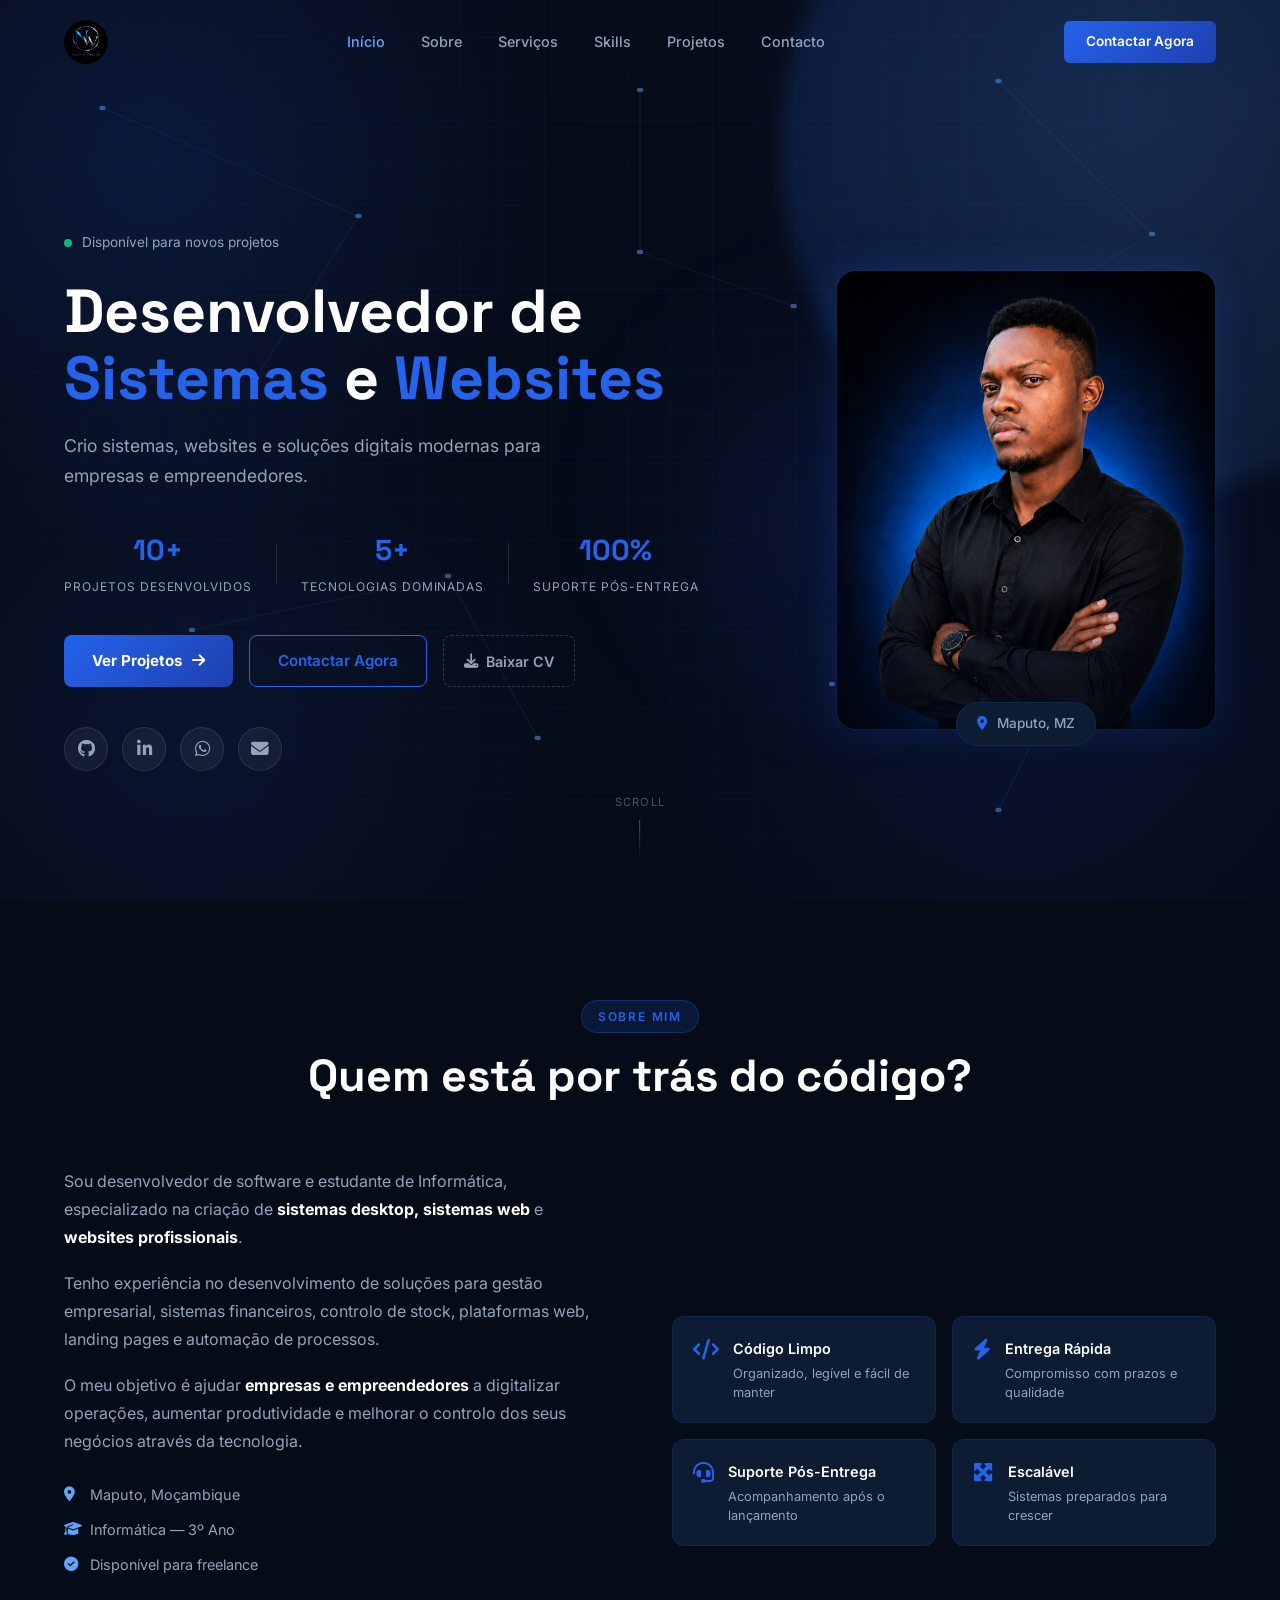
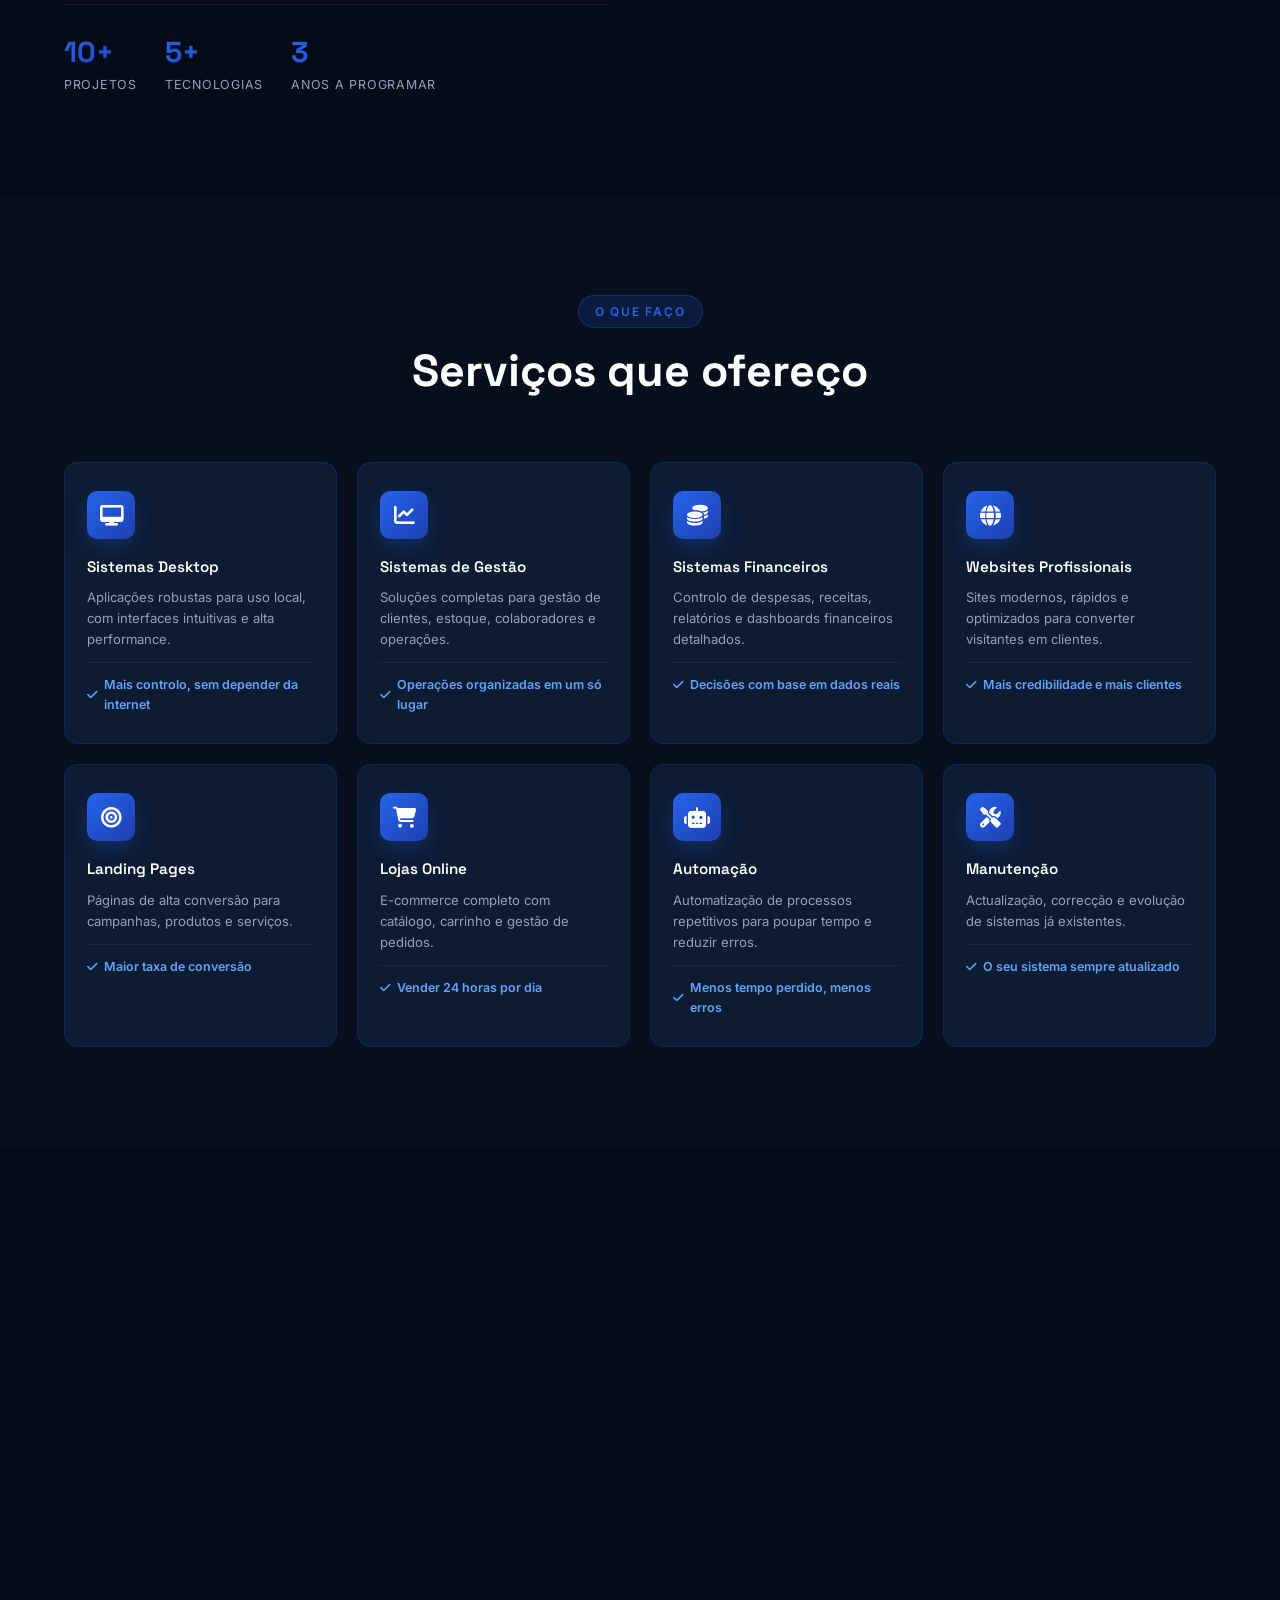
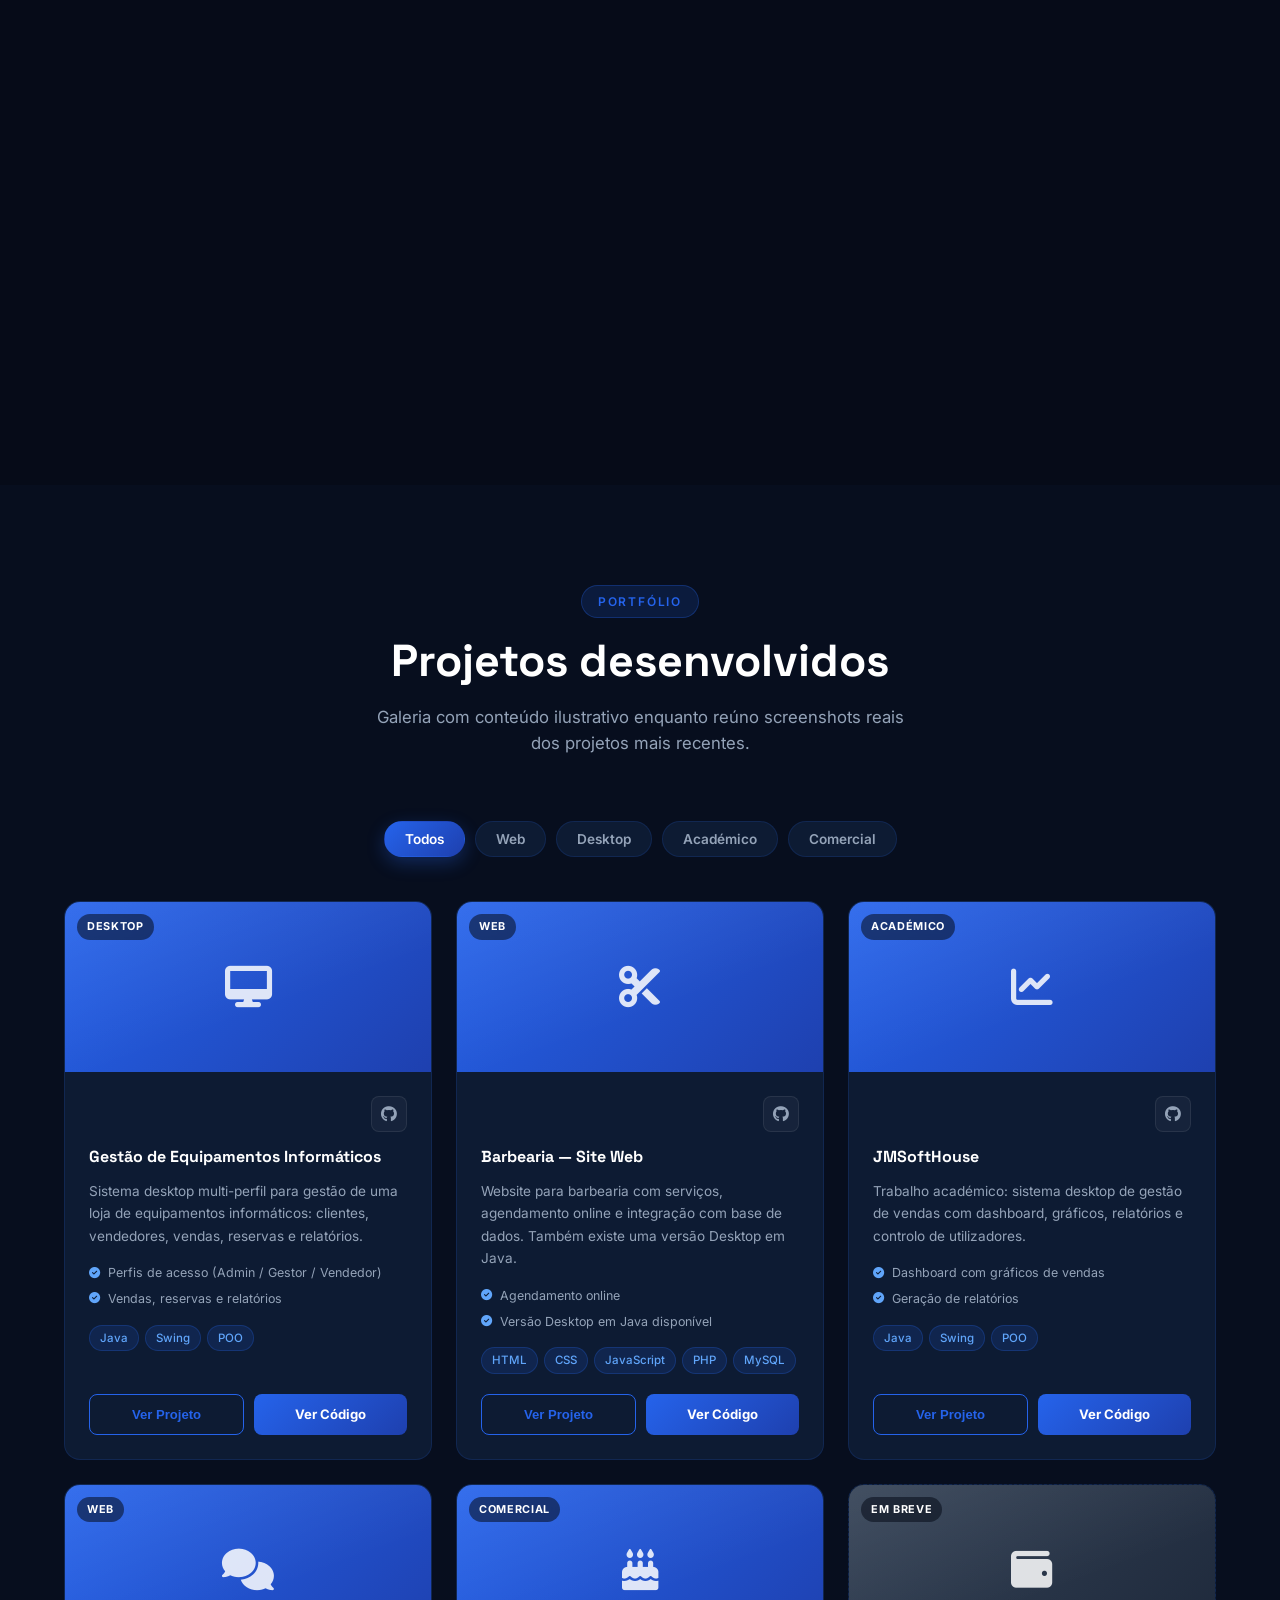
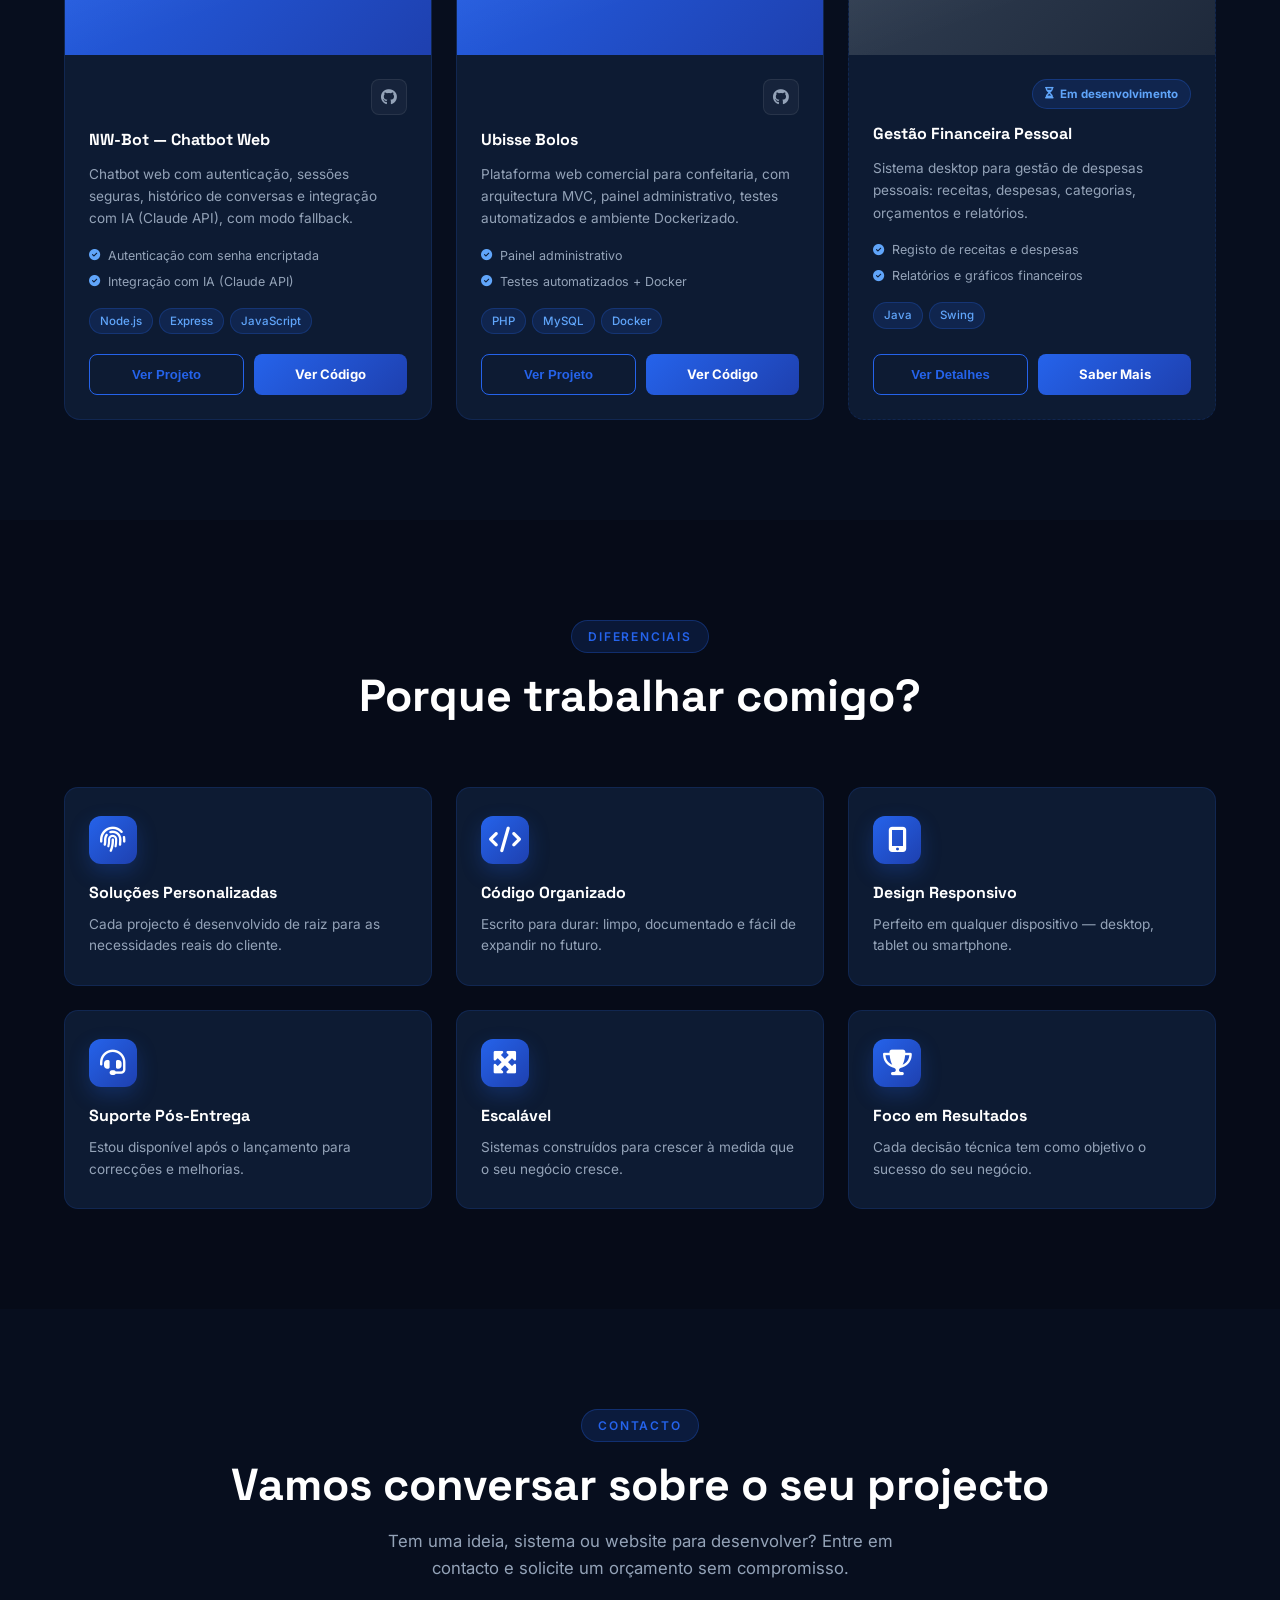
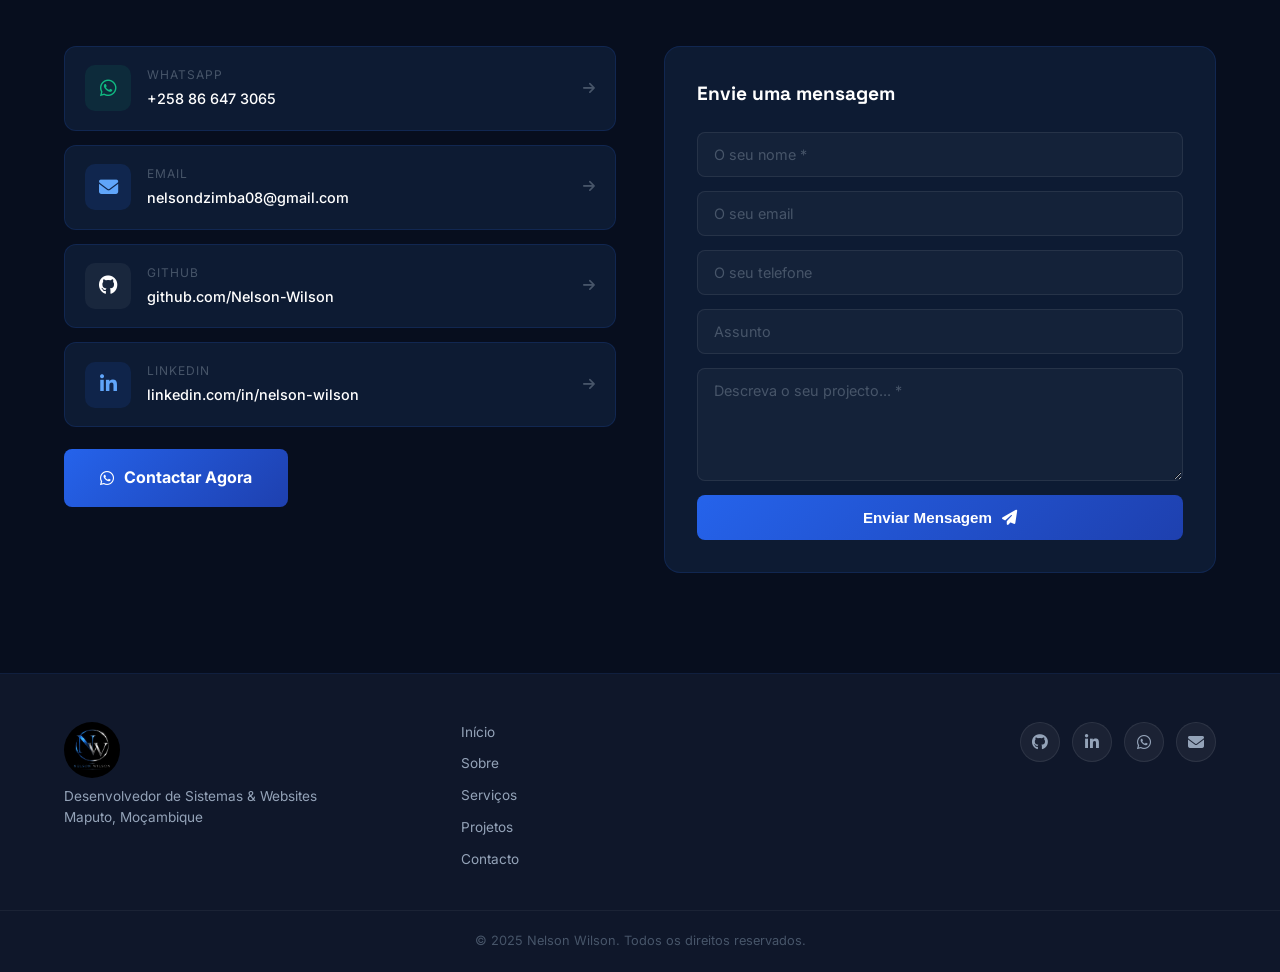
==== commit 5ae34596: "Update index.html" ====
--- a/index.html
+++ b/index.html
@@ -72,7 +72,7 @@
                 <li><a href="#projects" class="nav-link">Projetos</a></li>
                 <li><a href="#contact" class="nav-link">Contacto</a></li>
             </ul>
-            <a href="https://wa.me/258866473065?text=Olá%20Nelson,%20gostaria%20de%20um%20orçamento!" target="_blank" class="btn-nav">Contactar-me</a>
+            <a href="https://wa.me/258866473065?text=Olá%20Nelson,%20gostaria%20de%20um%20orçamento!" target="_blank" class="btn-nav">Contactar Agora</a>
             <button class="menu-toggle" id="menuToggle" aria-label="Abrir menu">
                 <span></span><span></span><span></span>
             </button>
@@ -650,7 +650,7 @@
                     </a>
                     <div class="contact-cta" data-aos="fade-up">
                         <a href="https://wa.me/258866473065?text=Olá%20Nelson,%20gostaria%20de%20solicitar%20um%20orçamento!" target="_blank" class="btn-primary btn-large">
-                            <i class="fab fa-whatsapp"></i> Solicitar Orçamento
+                            <i class="fab fa-whatsapp"></i> Contactar Agora
                         </a>
                     </div>
                 </div>
@@ -675,7 +675,7 @@
     <footer class="footer">
         <div class="container footer-container">
             <div class="footer-brand">
-                <span class="logo logo--img"><img src="assets/logo.png" alt="Nelson Wilson"></span>
+                <span class="logo logo--img"><img src="portfolio/assets/logo.png" alt="Nelson Wilson"></span>
                 <p>Desenvolvedor de Sistemas & Websites<br>Maputo, Moçambique</p>
             </div>
             <div class="footer-links">
